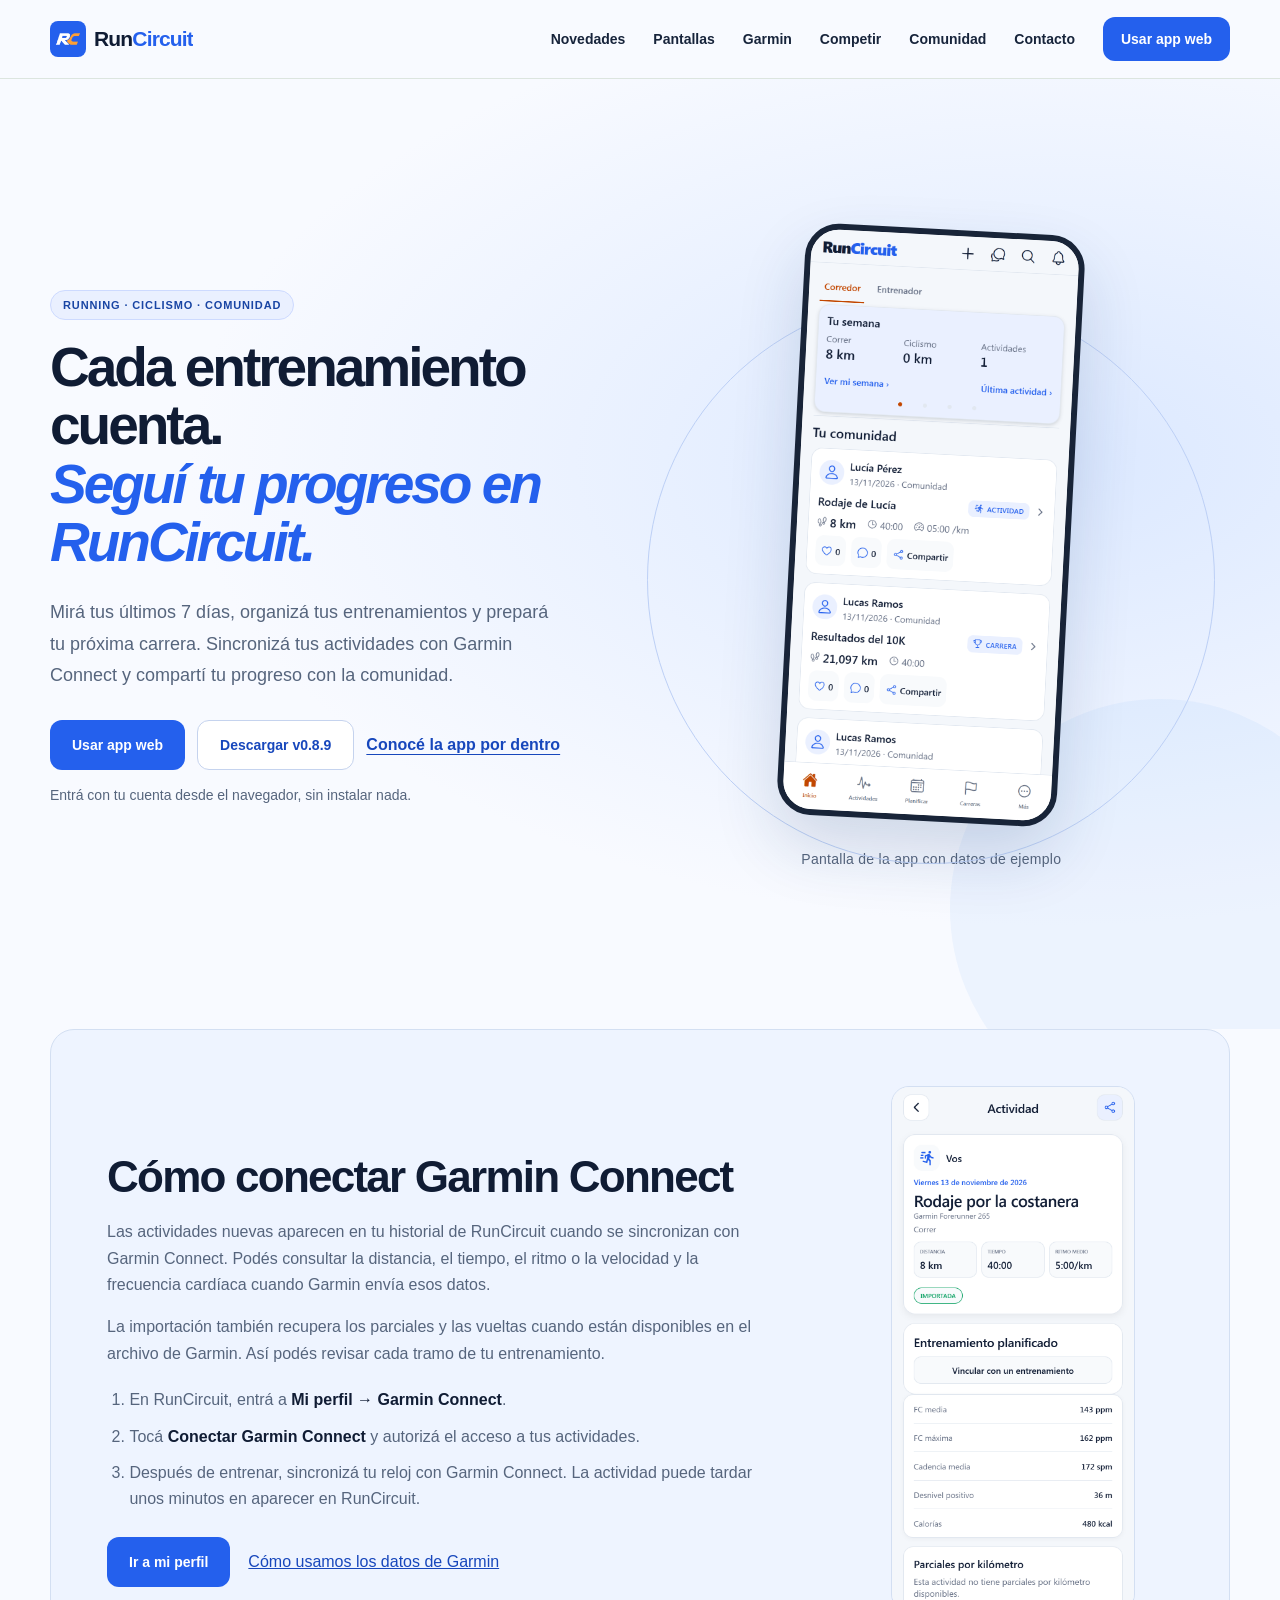
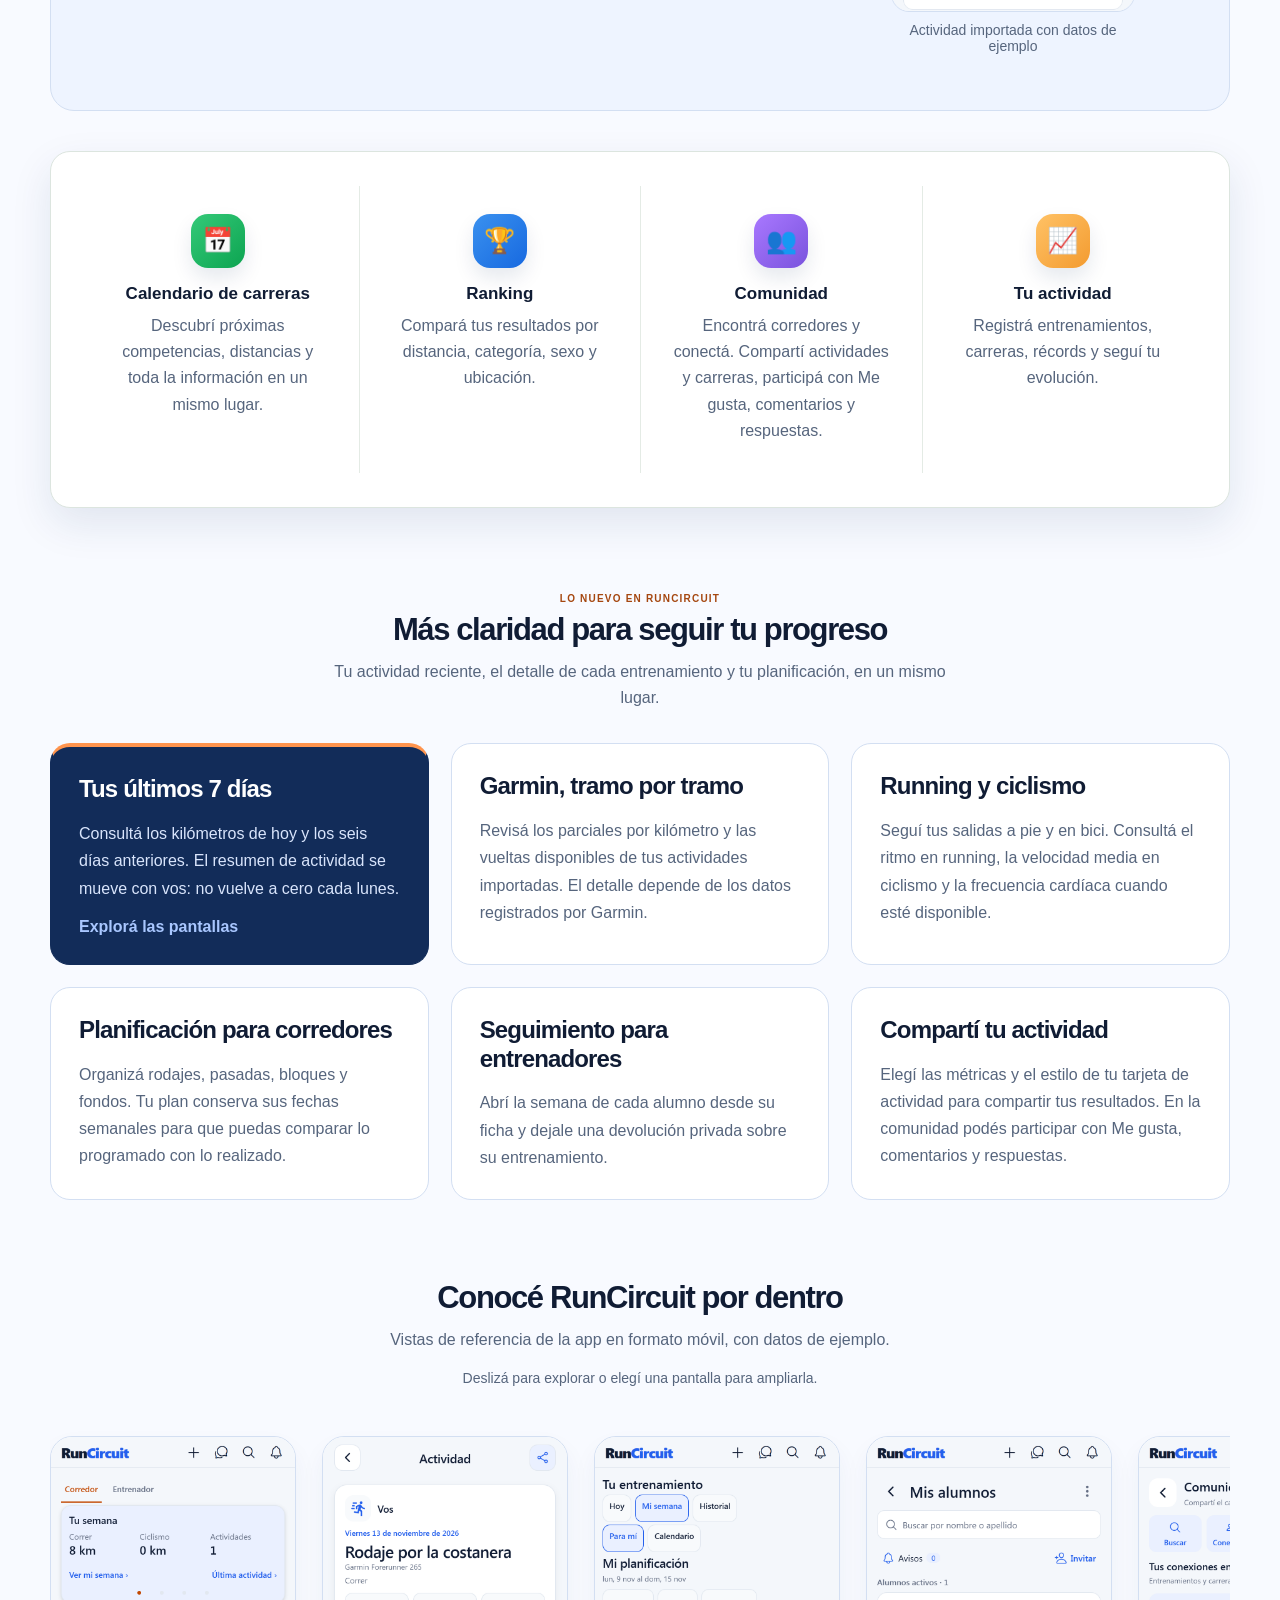
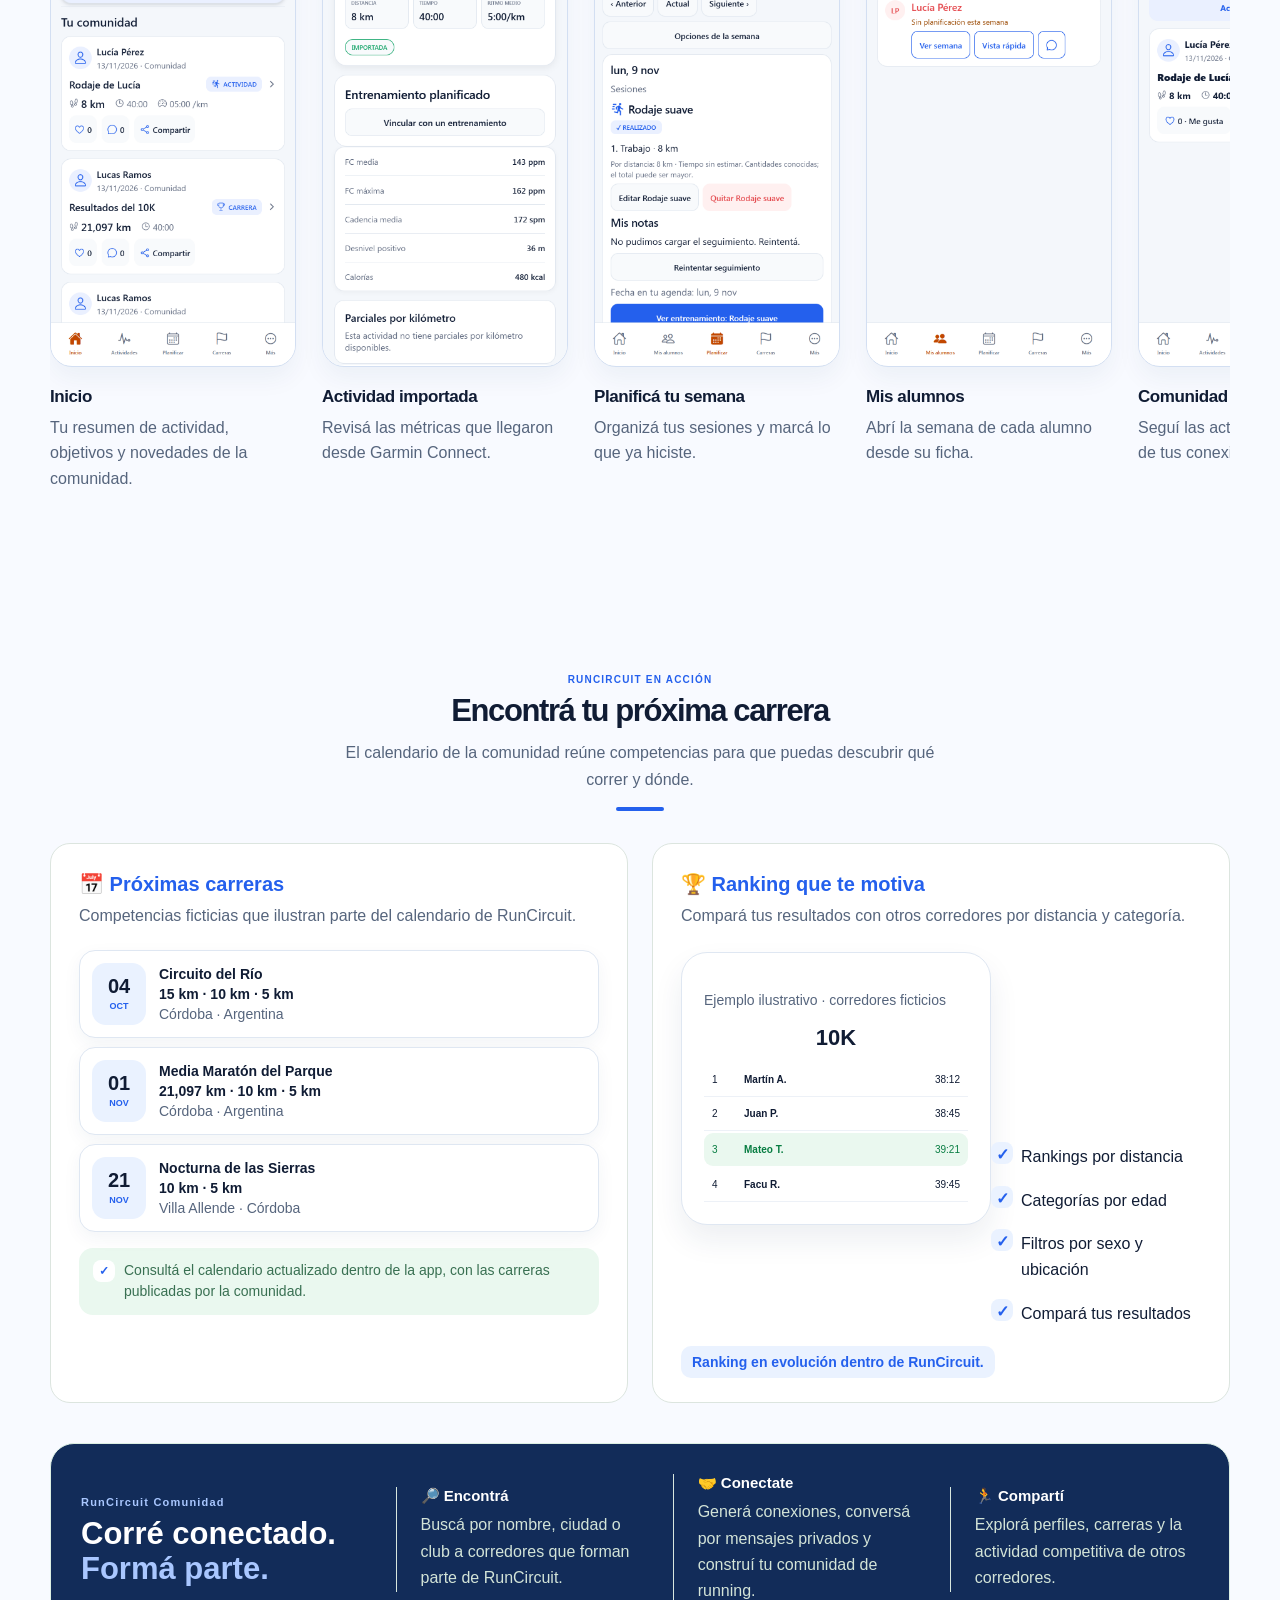
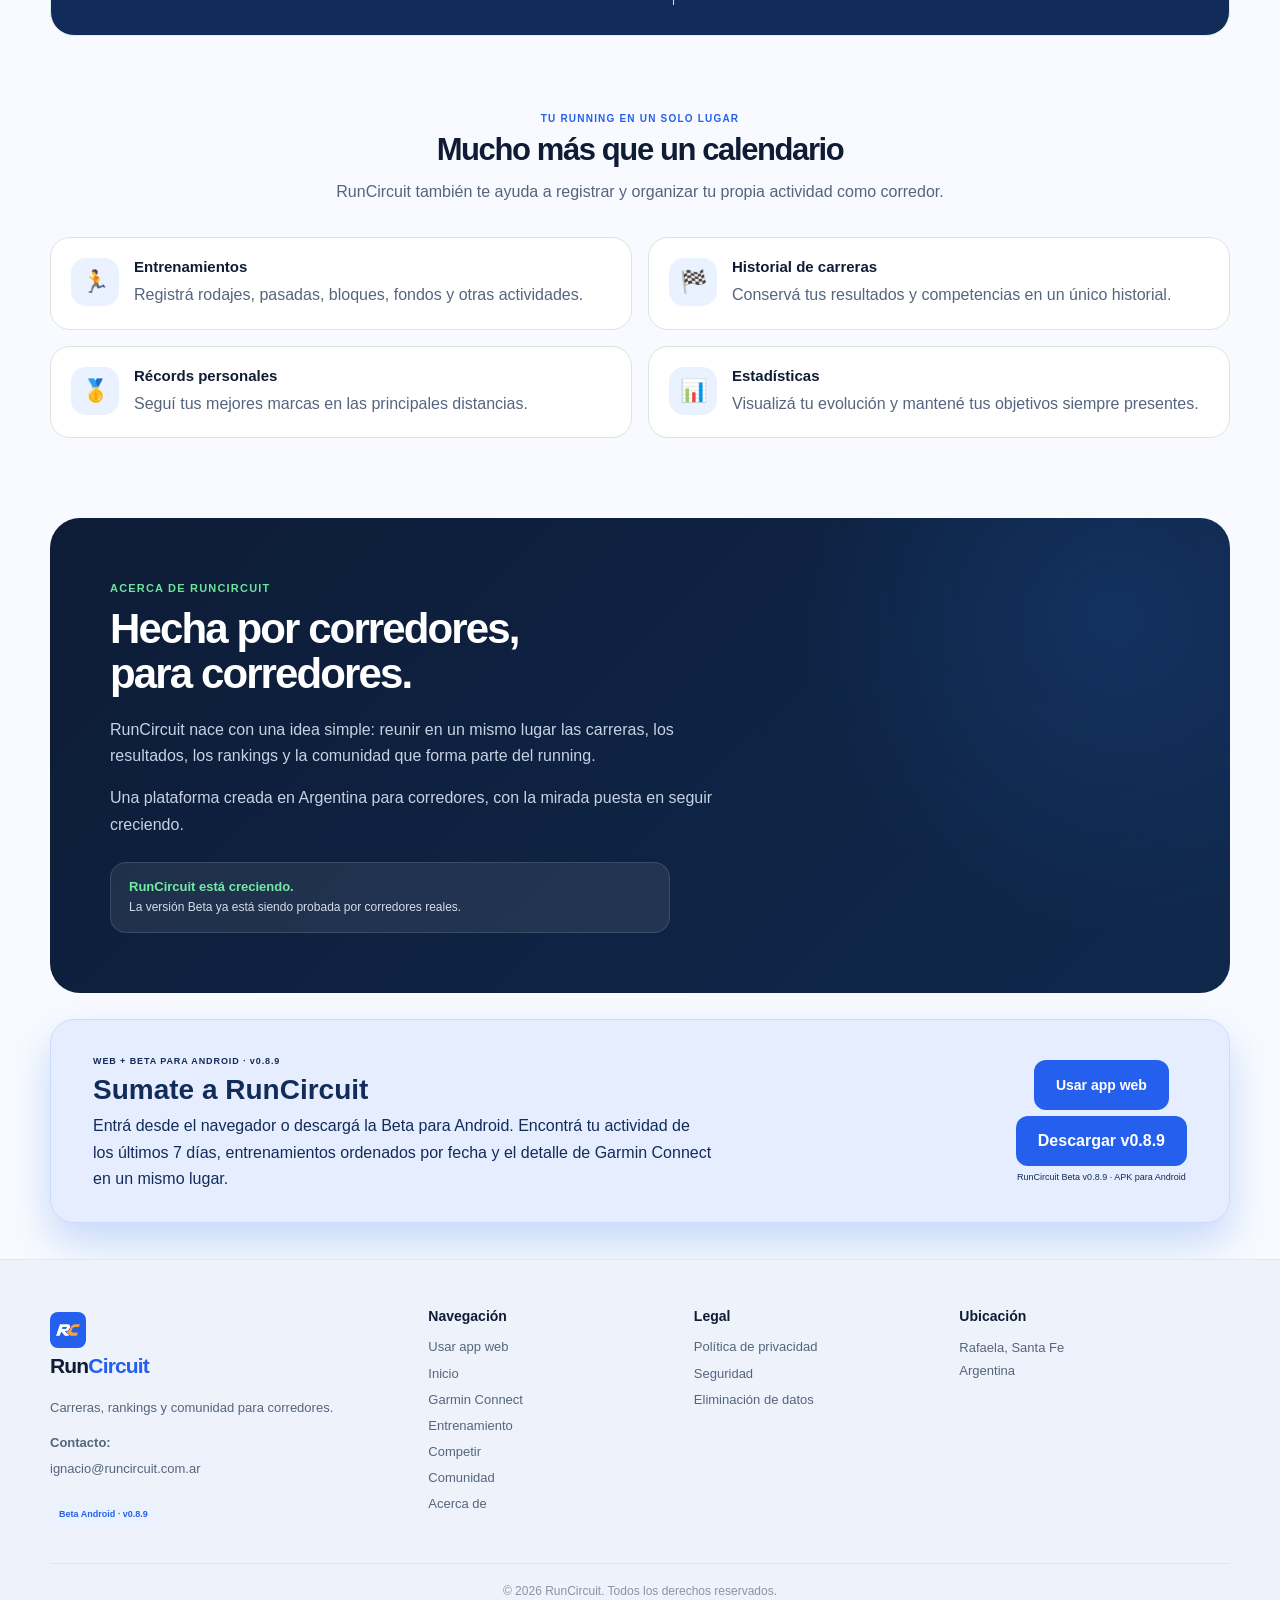
==== index.html @ acd77b4e "Actualizar novedades, métricas y presentación de RunCircuit" ====
<!DOCTYPE html>
<html lang="es">
<head>
  <meta charset="UTF-8">
  <meta name="viewport" content="width=device-width, initial-scale=1.0">

  <title>RunCircuit | Entrená, competí y compartí tu progreso</title>

  <meta
    name="description"
    content="Tus últimos 7 días, actividades de running y ciclismo, sincronización con Garmin Connect, planificación, carreras y comunidad. Usá RunCircuit en Android o desde la web."
  >

  <link rel="icon" type="image/png" href="assets/runcircuit-rc-favicon.png"><meta name="theme-color" content="#2460ed"><link rel="stylesheet" href="styles.css?v=20261120">
</head>

<body class="landing-v5">

<header class="header">
  <div class="nav-container">

   <a class="logo logo-image-link" href="#inicio">
      <img src="assets/runcircuit-rc-icon.png" alt="" width="36" height="36" class="rc-brand-icon">
        <span class="rc-wordmark">Run<span>Circuit</span></span>
    </a>

    <nav class="nav" aria-label="Navegación principal"><a href="#entrenamiento">Novedades</a><a href="#pantallas">Pantallas</a><a href="#garmin">Garmin</a><a href="#competir">Competir</a><a href="#comunidad">Comunidad</a><a href="#contacto">Contacto</a></nav>

    <a class="button button-small" href="https://app.runcircuit.com.ar">Usar app web</a>

  </div>
</header>


<main>

  <!-- HERO -->

  <section id="inicio" class="hero">

    <div class="hero-content">

      <div class="hero-text">

        <div class="beta-pill">
          RUNNING · CICLISMO · COMUNIDAD
        </div>

        <h1>
          Cada entrenamiento cuenta.<br>
          <span>Seguí tu progreso en RunCircuit.</span>
        </h1>

        <p>
          Mirá tus últimos 7 días, organizá tus entrenamientos y prepará tu próxima carrera. Sincronizá tus actividades con Garmin Connect y compartí tu progreso con la comunidad.
        </p>

        <div class="hero-actions">
          <a class="button" href="https://app.runcircuit.com.ar">Usar app web</a>

        <a
          class="button button-secondary"
          href="https://drive.google.com/file/d/1zKSHWxKLheKkFOhFJ_U_7x82HDpv34GP/view?usp=sharing"
          target="_blank"
          rel="noopener noreferrer"
        >
          Descargar v0.8.9
        </a>

          <a class="hero-details-link" href="#pantallas">Conocé la app por dentro</a>

        </div>
        <p class="web-access-note">Entrá con tu cuenta desde el navegador, sin instalar nada.</p>

      </div>

      <div class="app-preview">
        <div class="preview-orbit" aria-hidden="true"></div>
        <a href="assets/screenshots/v088/inicio.png" target="_blank" rel="noopener" aria-label="Ver pantalla de inicio en tamaño completo (abre otra pestaña)">
          <img src="assets/screenshots/v088/inicio.png" width="780" height="1688" fetchpriority="high" alt="Vista de referencia de Inicio de RunCircuit, con resumen de actividad y comunidad.">
        </a>
        <span class="preview-caption">Pantalla de la app con datos de ejemplo</span>
      </div>
    </div>
  </section>
  <section id="garmin" class="garmin-section" aria-labelledby="garmin-title">
    <div>
      <h2 id="garmin-title">Cómo conectar Garmin Connect</h2>
      <p>Las actividades nuevas aparecen en tu historial de RunCircuit cuando se sincronizan con Garmin Connect. Podés consultar la distancia, el tiempo, el ritmo o la velocidad y la frecuencia cardíaca cuando Garmin envía esos datos.</p>
      <p>La importación también recupera los parciales y las vueltas cuando están disponibles en el archivo de Garmin. Así podés revisar cada tramo de tu entrenamiento.</p>
      <ol class="garmin-steps">
        <li>En RunCircuit, entrá a <strong>Mi perfil → Garmin Connect</strong>.</li>
        <li>Tocá <strong>Conectar Garmin Connect</strong> y autorizá el acceso a tus actividades.</li>
        <li>Después de entrenar, sincronizá tu reloj con Garmin Connect. La actividad puede tardar unos minutos en aparecer en RunCircuit.</li>
      </ol>
      <div class="garmin-actions">
        <a class="button" href="https://app.runcircuit.com.ar/profile">Ir a mi perfil</a>
        <a href="privacidad.html#garmin">Cómo usamos los datos de Garmin</a>
      </div>
    </div>
    <figure class="garmin-preview">
      <a href="assets/screenshots/v088/garmin.png" target="_blank" rel="noopener" aria-label="Ampliar actividad importada de Garmin (abre otra pestaña)">
        <img src="assets/screenshots/v088/garmin.png" alt="Un rodaje importado de Garmin Connect en el historial de RunCircuit." width="780" height="1688" loading="lazy" decoding="async">
      </a>
      <figcaption>Actividad importada con datos de ejemplo</figcaption>
    </figure>
  </section>

  <!-- FUNCIONES PRINCIPALES -->

  <section class="features">

    <article class="feature">
      <div class="feature-icon green">📅</div>

      <h3>Calendario de carreras</h3>

      <p>
        Descubrí próximas competencias, distancias
        y toda la información en un mismo lugar.
      </p>
    </article>


    <article class="feature">
      <div class="feature-icon blue">🏆</div>

      <h3>Ranking</h3>

      <p>
        Compará tus resultados por distancia,
        categoría, sexo y ubicación.
      </p>
    </article>


    <article class="feature">
      <div class="feature-icon purple">👥</div>

      <h3>Comunidad</h3>

      <p>
        Encontrá corredores y conectá. Compartí actividades y carreras,
        participá con Me gusta, comentarios y respuestas.
      </p>
    </article>


    <article class="feature">
      <div class="feature-icon orange">📈</div>

      <h3>Tu actividad</h3>

      <p>
        Registrá entrenamientos, carreras, récords
        y seguí tu evolución.
      </p>
    </article>

  </section>


  <section id="entrenamiento" class="release-section" aria-labelledby="release-title">
    <div class="section-heading">
      <span class="section-kicker">LO NUEVO EN RUNCIRCUIT</span>
      <h2 id="release-title">Más claridad para seguir tu progreso</h2>
      <p class="section-description">Tu actividad reciente, el detalle de cada entrenamiento y tu planificación, en un mismo lugar.</p>
    </div>
    <div class="release-grid">
      <article class="release-card">
        <h3>Tus últimos 7 días</h3>
        <p>Consultá los kilómetros de hoy y los seis días anteriores. El resumen de actividad se mueve con vos: no vuelve a cero cada lunes.</p>
        <a href="#pantallas">Explorá las pantallas</a>
      </article>
      <article class="release-card">
        <h3>Garmin, tramo por tramo</h3>
        <p>Revisá los parciales por kilómetro y las vueltas disponibles de tus actividades importadas. El detalle depende de los datos registrados por Garmin.</p>
      </article>
      <article class="release-card">
        <h3>Running y ciclismo</h3>
        <p>Seguí tus salidas a pie y en bici. Consultá el ritmo en running, la velocidad media en ciclismo y la frecuencia cardíaca cuando esté disponible.</p>
      </article>
      <article class="release-card">
        <h3>Planificación para corredores</h3>
        <p>Organizá rodajes, pasadas, bloques y fondos. Tu plan conserva sus fechas semanales para que puedas comparar lo programado con lo realizado.</p>
      </article>
      <article class="release-card">
        <h3>Seguimiento para entrenadores</h3>
        <p>Abrí la semana de cada alumno desde su ficha y dejale una devolución privada sobre su entrenamiento.</p>
      </article>
      <article class="release-card">
        <h3>Compartí tu actividad</h3>
        <p>Elegí las métricas y el estilo de tu tarjeta de actividad para compartir tus resultados. En la comunidad podés participar con Me gusta, comentarios y respuestas.</p>
      </article>
    </div>
  </section>

  <section id="pantallas" class="screens-section" aria-labelledby="screens-title">
    <div class="section-heading">
      <h2 id="screens-title">Conocé RunCircuit por dentro</h2>
      <p class="section-description">Vistas de referencia de la app en formato móvil, con datos de ejemplo.</p>
      <p class="screen-hint">Deslizá para explorar o elegí una pantalla para ampliarla.</p>
    </div>
    <div class="screens-track" tabindex="0" role="region" aria-label="Galería de pantallas de RunCircuit">
      <figure class="screen-card">
        <a href="assets/screenshots/v088/inicio.png" target="_blank" rel="noopener" aria-label="Ampliar pantalla: Inicio (abre otra pestaña)">
          <img src="assets/screenshots/v088/inicio.png" alt="Resumen semanal de distancia y actividades en RunCircuit." width="780" height="1688" loading="lazy" decoding="async">
        </a>
        <figcaption>
          <h3>Inicio</h3>
          <p>Tu resumen de actividad, objetivos y novedades de la comunidad.</p>
        </figcaption>
      </figure>
      <figure class="screen-card">
        <a href="assets/screenshots/v088/garmin.png" target="_blank" rel="noopener" aria-label="Ampliar pantalla: Actividad importada (abre otra pestaña)">
          <img src="assets/screenshots/v088/garmin.png" alt="Detalle de un rodaje importado desde Garmin con distancia, tiempo, ritmo y frecuencia cardíaca." width="780" height="1688" loading="lazy" decoding="async">
        </a>
        <figcaption>
          <h3>Actividad importada</h3>
          <p>Revisá las métricas que llegaron desde Garmin Connect.</p>
        </figcaption>
      </figure>
      <figure class="screen-card">
        <a href="assets/screenshots/v088/planificar.png" target="_blank" rel="noopener" aria-label="Ampliar pantalla: Planificá tu semana (abre otra pestaña)">
          <img src="assets/screenshots/v088/planificar.png" alt="Planificación semanal con sesiones de rodaje y gimnasio." width="780" height="1688" loading="lazy" decoding="async">
        </a>
        <figcaption>
          <h3>Planificá tu semana</h3>
          <p>Organizá tus sesiones y marcá lo que ya hiciste.</p>
        </figcaption>
      </figure>
      <figure class="screen-card">
        <a href="assets/screenshots/v088/alumnos.png" target="_blank" rel="noopener" aria-label="Ampliar pantalla: Mis alumnos (abre otra pestaña)">
          <img src="assets/screenshots/v088/alumnos.png" alt="Listado de alumnos con accesos a su semana y a mensajes." width="780" height="1688" loading="lazy" decoding="async">
        </a>
        <figcaption>
          <h3>Mis alumnos</h3>
          <p>Abrí la semana de cada alumno desde su ficha.</p>
        </figcaption>
      </figure>
      <figure class="screen-card">
        <a href="assets/screenshots/v088/comunidad.png" target="_blank" rel="noopener" aria-label="Ampliar pantalla: Comunidad (abre otra pestaña)">
          <img src="assets/screenshots/v088/comunidad.png" alt="Actividades de la comunidad y accesos a conexiones, solicitudes y avisos." width="780" height="1688" loading="lazy" decoding="async">
        </a>
        <figcaption>
          <h3>Comunidad</h3>
          <p>Seguí las actividades y carreras de tus conexiones.</p>
        </figcaption>
      </figure>
    </div>
  </section>
  <!-- CALENDARIO + RANKING -->

  <section id="competir" class="showcase">

    <div class="section-heading">
      <span class="section-kicker">
        RUNCIRCUIT EN ACCIÓN
      </span>

      <h2>Encontrá tu próxima carrera</h2>

      <p class="section-description">
        El calendario de la comunidad reúne competencias
        para que puedas descubrir qué correr y dónde.
      </p>

      <div class="heading-line"></div>
    </div>


    <div class="showcase-grid">

      <!-- PRÓXIMAS CARRERAS -->

      <article id="calendario" class="showcase-card races-showcase">

        <div class="showcase-title green-text">
          📅 Próximas carreras
        </div>

        <p>
          Competencias ficticias que ilustran
          parte del calendario de RunCircuit.
        </p>


        <div class="web-race-list">

          <div class="web-race">

            <div class="web-race-date">
              <strong>04</strong>
              <span>OCT</span>
            </div>

            <div class="web-race-info">

              <strong>
                Circuito del Río
              </strong>

              <small>
                15 km · 10 km · 5 km
              </small>

              <span>
                Córdoba · Argentina
              </span>

            </div>

          </div>


          <div class="web-race">

            <div class="web-race-date">
              <strong>01</strong>
              <span>NOV</span>
            </div>

            <div class="web-race-info">

              <strong>
                Media Maratón del Parque
              </strong>

              <small>
                21,097 km · 10 km · 5 km
              </small>

              <span>
                Córdoba · Argentina
              </span>

            </div>

          </div>


          <div class="web-race">

            <div class="web-race-date">
              <strong>21</strong>
              <span>NOV</span>
            </div>

            <div class="web-race-info">

              <strong>
                Nocturna de las Sierras
              </strong>

              <small>
                10 km · 5 km
              </small>

              <span>
                Villa Allende · Córdoba
              </span>

            </div>

          </div>

        </div>


        <div class="calendar-note">
          <span>✓</span>

          <p>
            Consultá el calendario actualizado dentro de la app,
            con las carreras publicadas por la comunidad.
          </p>
        </div>

      </article>


      <!-- RANKING -->

      <article id="ranking" class="showcase-card">

        <div class="showcase-title blue-text">
          🏆 Ranking que te motiva
        </div>

        <p>
          Compará tus resultados con otros corredores
          por distancia y categoría.
        </p>

        <div class="ranking-demo"><p class="screen-hint">Ejemplo ilustrativo · corredores ficticios</p>

          <h3>10K</h3>

          <div class="ranking-row">
            <span>1</span>
            <strong>Martín A.</strong>
            <span>38:12</span>
          </div>

          <div class="ranking-row">
            <span>2</span>
            <strong>Juan P.</strong>
            <span>38:45</span>
          </div>

          <div class="ranking-row highlight">
            <span>3</span>
            <strong>Mateo T.</strong>
            <span>39:21</span>
          </div>

          <div class="ranking-row">
            <span>4</span>
            <strong>Facu R.</strong>
            <span>39:45</span>
          </div>

        </div>

        <ul class="benefits">
          <li>Rankings por distancia</li>
          <li>Categorías por edad</li>
          <li>Filtros por sexo y ubicación</li>
          <li>Compará tus resultados</li>
        </ul>

        <div class="coming-soon-note">
          Ranking en evolución dentro de RunCircuit.
        </div>

      </article>

    </div>

  </section>


  <!-- COMUNIDAD -->

  <section id="comunidad" class="community">

    <div>
      <span class="community-label">
        RunCircuit Comunidad
      </span>

      <h2>
        Corré conectado.<br>
        <span>Formá parte.</span>
      </h2>
    </div>


    <div class="community-item">
      <strong>🔎 Encontrá</strong>

      <p>
        Buscá por nombre, ciudad o club a corredores que forman
        parte de RunCircuit.
      </p>
    </div>


    <div class="community-item">
      <strong>🤝 Conectate</strong>

      <p>
        Generá conexiones, conversá por mensajes privados y construí
        tu comunidad de running.
      </p>
    </div>


    <div class="community-item">
      <strong>🏃 Compartí</strong>

      <p>
        Explorá perfiles, carreras
        y la actividad competitiva de otros corredores.
      </p>
    </div>

  </section>


  <!-- MÁS QUE CARRERAS -->

  <section class="runner-tools">

    <div class="section-heading">

      <span class="section-kicker">
        TU RUNNING EN UN SOLO LUGAR
      </span>

      <h2>
        Mucho más que un calendario
      </h2>

      <p class="section-description">
        RunCircuit también te ayuda a registrar y organizar
        tu propia actividad como corredor.
      </p>

    </div>


    <div class="runner-tools-grid">

      <article class="runner-tool">
        <span>🏃</span>

        <div>
          <strong>Entrenamientos</strong>
          <p>
            Registrá rodajes, pasadas, bloques,
            fondos y otras actividades.
          </p>
        </div>
      </article>


      <article class="runner-tool">
        <span>🏁</span>

        <div>
          <strong>Historial de carreras</strong>
          <p>
            Conservá tus resultados y competencias
            en un único historial.
          </p>
        </div>
      </article>


      <article class="runner-tool">
        <span>🥇</span>

        <div>
          <strong>Récords personales</strong>
          <p>
            Seguí tus mejores marcas
            en las principales distancias.
          </p>
        </div>
      </article>


      <article class="runner-tool">
        <span>📊</span>

        <div>
          <strong>Estadísticas</strong>
          <p>
            Visualizá tu evolución y mantené
            tus objetivos siempre presentes.
          </p>
        </div>
      </article>

    </div>

  </section>


  <!-- ACERCA DE -->

  <section id="acerca" class="about">

    <div class="about-content">

      <span class="section-label">
        ACERCA DE RUNCIRCUIT
      </span>

      <h2>
        Hecha por corredores,<br>
        para corredores.
      </h2>

      <p>
        RunCircuit nace con una idea simple:
        reunir en un mismo lugar las carreras,
        los resultados, los rankings y la comunidad
        que forma parte del running.
      </p>

      <p>
        Una plataforma creada en Argentina
        para corredores, con la mirada puesta
        en seguir creciendo.
      </p>

      <div class="beta-message">
        <strong>RunCircuit está creciendo.</strong>

        <span>
          La versión Beta ya está siendo probada
          por corredores reales.
        </span>
      </div>

    </div>

  </section>


  <!-- DESCARGA -->

  <section id="descargar" class="download beta-download">

    <div>

      <span class="download-label">
        WEB + BETA PARA ANDROID · v0.8.9
      </span>

      <h2>
        Sumate a RunCircuit
      </h2>

      <p>
        Entrá desde el navegador o descargá la Beta para Android. Encontrá tu actividad de los últimos 7 días, entrenamientos ordenados por fecha y el detalle de Garmin Connect en un mismo lugar.
      </p>

    </div>

    <div class="download-actions">
      <a class="button" href="https://app.runcircuit.com.ar">Usar app web</a>



      <a class="download-button" href="https://drive.google.com/file/d/1zKSHWxKLheKkFOhFJ_U_7x82HDpv34GP/view?usp=sharing" target="_blank" rel="noopener noreferrer">Descargar v0.8.9</a>

      <small>
        RunCircuit Beta v0.8.9 · APK para Android
      </small>

    </div>

  </section>

</main>


<footer id="contacto" class="footer">

  <div class="footer-grid">

    <div>

      <a class="logo logo-image-link footer-logo" href="#inicio">
        <img src="assets/runcircuit-rc-icon.png" alt="" width="36" height="36" class="rc-brand-icon">
        <span class="rc-wordmark">Run<span>Circuit</span></span>
      </a>

      <p>
        Carreras, rankings y comunidad
        para corredores.
      </p>

      <p>
        <strong>Contacto:</strong><br>
        <a href="mailto:ignacio@runcircuit.com.ar">
          ignacio@runcircuit.com.ar
        </a>
      </p>

      <span class="footer-beta">
        Beta Android · v0.8.9
      </span>

    </div>


    <div>

      <h4>Navegación</h4>
      <a href="https://app.runcircuit.com.ar">Usar app web</a>

      <a href="#inicio">Inicio</a>
      <a href="#garmin">Garmin Connect</a>
      <a href="#entrenamiento">Entrenamiento</a>
      <a href="#competir">Competir</a>
      
      <a href="#comunidad">Comunidad</a>
      <a href="#acerca">Acerca de</a>

    </div>


    <div>
      <h4>Legal</h4>

      <a href="privacidad.html">
        Política de privacidad
      </a>

      <a href="seguridad.html">
        Seguridad
      </a>

      <a href="eliminar-datos.html">
        Eliminación de datos
      </a>
    </div>

    <div>

      <h4>Ubicación</h4>

      <p>
        Rafaela, Santa Fe<br>
        Argentina
      </p>

    </div>

  </div>

  <div class="footer-bottom">
    © 2026 RunCircuit. Todos los derechos reservados.
  </div>

</footer>



</body>
</html>
---- styles.css ----
:root {
  --bg: #ffffff;
  --surface: #f7faff;
  --surface-green: #f4fbf7;

  --text: #0d1b36;
  --muted: #657086;

  --blue: #1769e0;
  --blue-dark: #0d55c5;
  --blue-soft: #eaf2ff;

  --green: #14a85a;
  --green-soft: #eaf8ef;

  --purple: #8b5cf6;
  --purple-soft: #f2edff;

  --orange: #f4a340;
  --orange-soft: #fff4e3;

  --border: #dfe7f2;

  --shadow:
    0 16px 40px
    rgba(20, 51, 96, 0.10);

  --radius: 24px;
}


/* =========================
   BASE
========================= */

* {
  box-sizing: border-box;
}

html {
  scroll-behavior: smooth;
}

body {
  margin: 0;

  font-family:
    Inter,
    "Segoe UI",
    Arial,
    sans-serif;

  background: var(--bg);
  color: var(--text);
}

a {
  color: inherit;
  text-decoration: none;
}

button,
a {
  -webkit-tap-highlight-color: transparent;
}


/* =========================
   HEADER
========================= */

.header {
  position: sticky;
  top: 0;
  z-index: 30;

  background:
    rgba(
      255,
      255,
      255,
      0.92
    );

  backdrop-filter: blur(14px);

  border-bottom:
    1px solid
    rgba(
      223,
      231,
      242,
      0.75
    );
}

.nav-container {
  width:
    min(
      1180px,
      calc(100% - 36px)
    );

  margin: 0 auto;

  min-height: 78px;

  display: flex;
  align-items: center;

  gap: 28px;
}


/* =========================
   LOGO
========================= */

.logo {
  display: inline-flex;
  align-items: center;

  gap: 10px;

  font-size: 28px;
  font-weight: 900;

  letter-spacing: -0.8px;

  white-space: nowrap;
}


/* Logo real de RunCircuit */

.logo-image-link {
  display: inline-flex;
  align-items: center;

  flex-shrink: 0;

  width: auto;
  height: auto;

  overflow: hidden;
}

.logo-image-link .brand-logo {
  display: block;

  width: 190px !important;
  height: auto !important;

  max-width: 190px !important;
  max-height: 66px !important;

  object-fit: contain;
}


/* Footer */

.footer-logo {
  display: inline-flex;
  margin-bottom: 14px;
}

.footer-logo .footer-brand-logo {
  display: block;

  width: 185px !important;
  height: auto !important;

  max-width: 185px !important;
  max-height: 68px !important;

  object-fit: contain;
}


/* Logo anterior, por compatibilidad */

.logo
> span:last-child
> span {
  color: var(--blue);
}

.logo-icon {
  width: 44px;
  height: 44px;

  border-radius: 14px;

  display: grid;
  place-items: center;

  background:
    linear-gradient(
      135deg,
      var(--green),
      var(--blue)
    );

  color: white;

  font-size: 23px;

  box-shadow:
    0 10px 24px
    rgba(
      23,
      105,
      224,
      0.20
    );
}


/* =========================
   NAV
========================= */

.nav {
  margin-left: auto;

  display: flex;
  align-items: center;

  gap: 28px;
}

.nav a {
  position: relative;

  font-size: 14px;
  font-weight: 700;

  color: #17243b;
}

.nav a::after {
  content: "";

  position: absolute;

  left: 0;
  right: 0;
  bottom: -10px;

  height: 2px;

  border-radius: 99px;

  background: var(--blue);

  transform: scaleX(0);

  transform-origin: center;

  transition:
    transform
    0.2s ease;
}

.nav a:hover::after {
  transform: scaleX(1);
}


/* =========================
   BUTTONS
========================= */

.button {
  display: inline-flex;

  align-items: center;
  justify-content: center;

  min-height: 50px;

  padding: 0 22px;

  border-radius: 14px;

  background:
    linear-gradient(
      135deg,
      var(--blue),
      var(--blue-dark)
    );

  color: white;

  font-size: 14px;
  font-weight: 800;

  box-shadow:
    0 10px 24px
    rgba(
      23,
      105,
      224,
      0.22
    );

  transition:
    transform 0.2s ease,
    box-shadow 0.2s ease;
}

.button:hover {
  transform: translateY(-2px);

  box-shadow:
    0 14px 28px
    rgba(
      23,
      105,
      224,
      0.28
    );
}

.button-small {
  min-height: 44px;

  padding: 0 18px;

  white-space: nowrap;
}

.button-secondary {
  background: white;

  color: var(--text);

  border:
    1px solid #b8c8df;

  box-shadow: none;
}

.button-secondary:hover {
  box-shadow:
    0 10px 22px
    rgba(
      25,
      54,
      94,
      0.10
    );
}


/* =========================
   HERO
========================= */

.hero {
  position: relative;

  overflow: hidden;

  background:
    radial-gradient(
      circle at 75% 20%,
      rgba(
        72,
        164,
        255,
        0.22
      ),
      transparent 34%
    ),
    radial-gradient(
      circle at 85% 78%,
      rgba(
        33,
        185,
        107,
        0.14
      ),
      transparent 28%
    ),
    linear-gradient(
      180deg,
      #ffffff 0%,
      #f8fbff 100%
    );
}

.hero::after {
  content: "";

  position: absolute;

  right: -90px;
  bottom: -90px;

  width: 420px;
  height: 420px;

  border-radius: 50%;

  background:
    rgba(
      25,
      111,
      225,
      0.05
    );
}

.hero-content {
  width:
    min(
      1180px,
      calc(100% - 36px)
    );

  margin: 0 auto;

  min-height: 620px;

  display: grid;

  grid-template-columns:
    0.95fr 1.05fr;

  align-items: center;

  gap: 42px;

  padding:
    62px 0 70px;

  position: relative;

  z-index: 2;
}

.beta-pill {
  width: fit-content;

  display: flex;

  align-items: center;

  gap: 7px;

  padding:
    8px 12px;

  margin-bottom: 18px;

  border-radius: 999px;

  background: var(--green-soft);

  color: var(--green);

  font-size: 11px;
  font-weight: 900;

  letter-spacing: 0.4px;

  border:
    1px solid
    rgba(
      20,
      168,
      90,
      0.15
    );
}

.beta-pill span {
  font-size: 9px;
}

.hero-text h1 {
  margin: 0;

  max-width: 600px;

  font-size:
    clamp(
      48px,
      5.2vw,
      73px
    );

  line-height: 1.03;

  letter-spacing: -3px;
}

.hero-text h1 span {
  color: var(--green);

  font-style: italic;
  font-weight: 800;
}

.hero-text p {
  max-width: 550px;

  margin:
    26px 0 0;

  font-size: 18px;

  line-height: 1.7;

  color: var(--muted);
}

.hero-actions {
  display: flex;

  flex-wrap: wrap;

  gap: 12px;

  margin-top: 28px;
}


/* =========================
   STORE / BETA BADGES
========================= */

.store-row {
  display: flex;

  flex-wrap: wrap;

  gap: 12px;

  margin-top: 24px;
}

.store-badge {
  min-width: 150px;

  border-radius: 12px;

  background: #05070b;

  color: white;

  padding:
    10px 16px;

  display: flex;

  flex-direction: column;

  gap: 2px;
}

.store-badge small {
  font-size: 8px;

  letter-spacing: 0.4px;

  opacity: 0.78;
}

.store-badge strong {
  font-size: 17px;

  font-weight: 700;
}

.beta-store {
  background:
    linear-gradient(
      135deg,
      #10213e,
      #0c315e
    );

  border:
    1px solid
    rgba(
      74,
      146,
      255,
      0.35
    );
}


/* =========================
   HERO VISUAL
========================= */

.hero-visual {
  position: relative;

  min-height: 540px;
}

.circle-decoration {
  position: absolute;

  border-radius: 50%;

  border: 2px solid;

  opacity: 0.55;
}

.circle-one {
  width: 42px;
  height: 42px;

  right: 26px;
  top: 72px;

  border-color: var(--blue);
}

.circle-two {
  width: 34px;
  height: 34px;

  right: 68px;
  bottom: 110px;

  border-color: var(--green);
}


/* =========================
   PHONE MOCKUPS
========================= */

.phone {
  position: absolute;

  width: 250px;

  min-height: 485px;

  border-radius: 38px;

  padding:
    32px 18px 22px;

  background: white;

  border:
    9px solid #111820;

  box-shadow:
    0 32px 70px
    rgba(
      11,
      35,
      73,
      0.24
    ),
    inset
    0 0 0 1px
    #dce4ef;
}

.phone::before {
  content: "";

  position: absolute;

  left: 50%;
  top: 9px;

  transform:
    translateX(-50%);

  width: 84px;
  height: 19px;

  border-radius:
    0 0 13px 13px;

  background: #111820;
}

.phone h3 {
  margin:
    7px 0 18px;

  font-size: 22px;
}

.phone-label {
  margin:
    0 0 10px;

  color: var(--muted);

  font-size: 11px;
  font-weight: 700;
}

.phone-calendar {
  left: 40px;
  top: 25px;

  transform: rotate(4deg);

  z-index: 4;
}

.phone-ranking {
  right: 8px;
  top: 85px;

  width: 225px;

  min-height: 420px;

  transform: rotate(7deg);

  z-index: 3;
}


/* =========================
   RACE PREVIEW
========================= */

.race-preview {
  display: flex;

  gap: 10px;

  align-items: center;

  margin:
    10px 0;

  padding: 10px;

  border-radius: 14px;

  background: #f7faff;

  border:
    1px solid #e8eef7;
}

.race-preview
> div:last-child {
  min-width: 0;
}

.race-preview strong {
  display: block;

  font-size: 11px;
}

.race-preview small {
  display: block;

  color: var(--muted);

  font-size: 9px;

  margin-top: 3px;
}

.race-preview em {
  display: block;

  color: var(--green);

  font-size: 9px;

  font-style: normal;
  font-weight: 800;

  margin-top: 5px;
}

.date-box {
  flex:
    0 0 42px;

  height: 48px;

  border-radius: 11px;

  border:
    1px solid
    var(--border);

  display: grid;

  place-items: center;

  align-content: center;
}

.date-box strong {
  font-size: 17px;
}

.date-box span {
  color: var(--muted);

  font-size: 8px;
  font-weight: 800;
}


/* =========================
   RANKING PREVIEW
========================= */

.ranking-tabs {
  display: flex;

  justify-content: space-between;

  gap: 6px;

  margin-bottom: 12px;

  font-size: 9px;

  color: var(--muted);
}

.ranking-tabs .active {
  color: var(--blue);

  font-weight: 900;

  border-bottom:
    2px solid
    var(--blue);

  padding-bottom: 4px;
}

.ranking-row {
  display: grid;

  grid-template-columns:
    26px 1fr auto;

  align-items: center;

  gap: 6px;

  padding:
    11px 8px;

  border-bottom:
    1px solid
    #edf1f7;

  font-size: 10px;
}

.ranking-row.highlight {
  margin:
    2px 0;

  border-radius: 9px;

  border-bottom: none;

  background: var(--green-soft);

  color: #087d42;
}


/* =========================
   FEATURES
========================= */

.features {
  width:
    min(
      1180px,
      calc(100% - 36px)
    );

  margin:
    -12px auto 0;

  padding:
    34px 26px;

  background: white;

  border:
    1px solid
    var(--border);

  border-radius: 26px;

  box-shadow: var(--shadow);

  display: grid;

  grid-template-columns:
    repeat(
      4,
      1fr
    );

  position: relative;

  z-index: 5;
}

.feature {
  padding:
    10px 26px;

  text-align: center;
}

.feature
+ .feature {
  border-left:
    1px solid
    var(--border);
}

.feature-icon {
  width: 54px;
  height: 54px;

  margin:
    0 auto 16px;

  border-radius: 17px;

  display: grid;

  place-items: center;

  color: white;

  font-size: 25px;

  box-shadow:
    0 10px 20px
    rgba(
      10,
      40,
      84,
      0.1
    );
}

.feature-icon.green {
  background:
    linear-gradient(
      135deg,
      #34c978,
      #0da451
    );
}

.feature-icon.blue {
  background:
    linear-gradient(
      135deg,
      #3a91ef,
      #1769e0
    );
}

.feature-icon.purple {
  background:
    linear-gradient(
      135deg,
      #a978ff,
      #7953dd
    );
}

.feature-icon.orange {
  background:
    linear-gradient(
      135deg,
      #ffc266,
      #f39b30
    );
}

.feature h3 {
  margin: 0;

  font-size: 17px;
}

.feature p {
  margin:
    9px auto 0;

  max-width: 220px;

  color: var(--muted);

  font-size: 13px;

  line-height: 1.55;
}


/* =========================
   SECTION HEADINGS
========================= */

.section-heading {
  text-align: center;

  margin-bottom: 32px;
}

.section-kicker {
  display: inline-block;

  color: var(--blue);

  font-size: 10px;
  font-weight: 900;

  letter-spacing: 1.2px;

  margin-bottom: 8px;
}

.section-heading h2 {
  margin: 0;

  font-size: 31px;

  letter-spacing: -0.8px;
}

.section-description {
  max-width: 620px;

  margin:
    11px auto 0;

  color: var(--muted);

  font-size: 14px;

  line-height: 1.6;
}

.heading-line {
  width: 48px;
  height: 4px;

  margin:
    14px auto 0;

  border-radius: 99px;

  background: var(--green);
}


/* =========================
   SHOWCASE
========================= */

.showcase {
  width:
    min(
      1180px,
      calc(100% - 36px)
    );

  margin: 0 auto;

  padding:
    72px 0 28px;
}

.showcase-grid {
  display: grid;

  grid-template-columns:
    repeat(
      2,
      minmax(
        0,
        1fr
      )
    );

  gap: 24px;
}

.showcase-card {
  position: relative;

  overflow: hidden;

  min-height: 560px;

  padding: 28px;

  border:
    1px solid
    var(--border);

  border-radius:
    var(--radius);

  background:
    linear-gradient(
      180deg,
      rgba(
        255,
        255,
        255,
        0.95
      ),
      rgba(
        247,
        250,
        255,
        0.98
      )
    );
}

.showcase-card:first-child {
  background:
    linear-gradient(
      180deg,
      #f7fff9 0%,
      #f5fbf8 100%
    );
}

.showcase-title {
  font-size: 20px;
  font-weight: 900;
}

.green-text {
  color: var(--green);
}

.blue-text {
  color: var(--blue);
}

.showcase-card
> p {
  margin:
    7px 0 20px;

  color: var(--muted);

  font-size: 14px;

  line-height: 1.55;
}


/* =========================
   WEB RACES
========================= */

.web-race-list {
  display: flex;

  flex-direction: column;

  gap: 9px;

  margin-top: 20px;
}

.web-race {
  display: flex;

  align-items: center;

  gap: 13px;

  background: white;

  border:
    1px solid
    var(--border);

  border-radius: 16px;

  padding: 12px;

  box-shadow:
    0 6px 18px
    rgba(
      25,
      54,
      94,
      0.05
    );
}

.featured-race {
  border-color:
    rgba(
      20,
      168,
      90,
      0.55
    );

  box-shadow:
    0 10px 25px
    rgba(
      20,
      168,
      90,
      0.09
    );
}

.web-race-date {
  width: 54px;

  min-height: 62px;

  flex:
    0 0 54px;

  border-radius: 14px;

  background: var(--blue-soft);

  display: flex;

  flex-direction: column;

  align-items: center;

  justify-content: center;
}

.web-race-date strong {
  font-size: 20px;

  line-height: 1;
}

.web-race-date span {
  margin-top: 5px;

  color: var(--blue);

  font-size: 9px;
  font-weight: 900;
}

.web-race-info {
  flex: 1;

  min-width: 0;

  display: flex;

  flex-direction: column;
}

.web-race-info strong {
  color: var(--text);

  font-size: 14px;
  font-weight: 900;
}

.web-race-info small {
  margin-top: 4px;

  color: var(--text);

  font-size: 11px;
  font-weight: 800;
}

.web-race-info
> span:not(
  .race-status
) {
  margin-top: 4px;

  color: var(--muted);

  font-size: 10px;
}

.race-status {
  width: fit-content;

  margin-bottom: 5px;

  padding:
    3px 6px;

  border-radius: 999px;

  background: var(--green-soft);

  color: var(--green);

  font-size: 7px;
  font-weight: 900;

  letter-spacing: 0.4px;
}

.calendar-note {
  display: flex;

  gap: 9px;

  align-items: flex-start;

  margin-top: 16px;

  padding:
    12px 14px;

  border-radius: 14px;

  background: var(--green-soft);
}

.calendar-note span {
  width: 22px;
  height: 22px;

  flex:
    0 0 22px;

  border-radius: 8px;

  display: grid;

  place-items: center;

  background: white;

  color: var(--green);

  font-size: 12px;
  font-weight: 900;
}

.calendar-note p {
  margin: 0;

  color: #397052;

  font-size: 11px;

  line-height: 1.55;
}


/* =========================
   RANKING DEMO
========================= */

.ranking-demo {
  width:
    min(
      310px,
      100%
    );

  margin-top: 22px;

  padding: 22px;

  border-radius: 26px;

  background: white;

  border:
    1px solid
    var(--border);

  box-shadow:
    0 15px 30px
    rgba(
      26,
      54,
      93,
      0.08
    );
}

.ranking-demo h3 {
  margin:
    0 0 12px;

  text-align: center;

  font-size: 22px;
}


/* =========================
   BENEFITS
========================= */

.benefits {
  list-style: none;

  position: absolute;

  right: 28px;
  bottom: 58px;

  width: 210px;

  padding: 0;
  margin: 0;
}

.benefits li {
  position: relative;

  padding-left: 30px;

  margin:
    17px 0;

  font-size: 13px;

  line-height: 1.5;
}

.benefits li::before {
  content: "✓";

  position: absolute;

  left: 0;
  top: -2px;

  width: 22px;
  height: 22px;

  border-radius: 8px;

  display: grid;

  place-items: center;

  background: var(--blue-soft);

  color: var(--blue);

  font-weight: 900;
}

.coming-soon-note {
  position: absolute;

  left: 28px;
  bottom: 24px;

  padding:
    8px 11px;

  border-radius: 10px;

  background: var(--blue-soft);

  color: var(--blue);

  font-size: 10px;
  font-weight: 800;
}


/* =========================
   COMMUNITY
========================= */

.community {
  width:
    min(
      1180px,
      calc(100% - 36px)
    );

  margin:
    12px auto 0;

  padding: 30px;

  border-radius: 26px;

  border:
    1px solid
    #dcefe3;

  background:
    linear-gradient(
      90deg,
      #f1fbf5,
      #ffffff 48%,
      #f7fbff
    );

  display: grid;

  grid-template-columns:
    1.15fr
    repeat(
      3,
      1fr
    );

  align-items: center;

  gap: 28px;
}

.community-label,
.section-label {
  display: inline-block;

  color: var(--green);

  font-size: 11px;
  font-weight: 900;

  letter-spacing: 1.2px;
}

.community h2 {
  margin:
    7px 0 0;

  font-size: 31px;

  line-height: 1.12;
}

.community h2 span {
  color: var(--green);
}

.community-item {
  border-left:
    1px solid
    #d7e7de;

  padding-left: 24px;
}

.community-item strong {
  font-size: 15px;
}

.community-item p {
  margin:
    7px 0 0;

  color: var(--muted);

  font-size: 13px;

  line-height: 1.5;
}


/* =========================
   RUNNER TOOLS
========================= */

.runner-tools {
  width:
    min(
      1180px,
      calc(100% - 36px)
    );

  margin: 0 auto;

  padding:
    72px 0 10px;
}

.runner-tools-grid {
  display: grid;

  grid-template-columns:
    repeat(
      2,
      minmax(
        0,
        1fr
      )
    );

  gap: 16px;
}

.runner-tool {
  background: white;

  border:
    1px solid
    var(--border);

  border-radius: 18px;

  padding: 20px;

  display: flex;

  align-items: flex-start;

  gap: 15px;

  box-shadow:
    0 7px 22px
    rgba(
      20,
      51,
      96,
      0.05
    );
}

.runner-tool
> span {
  width: 48px;
  height: 48px;

  flex:
    0 0 48px;

  border-radius: 15px;

  display: grid;

  place-items: center;

  background: var(--blue-soft);

  font-size: 22px;
}

.runner-tool strong {
  color: var(--text);

  font-size: 15px;
  font-weight: 900;
}

.runner-tool p {
  margin:
    6px 0 0;

  color: var(--muted);

  font-size: 12px;

  line-height: 1.55;
}


/* =========================
   ABOUT
========================= */

.about {
  width:
    min(
      1180px,
      calc(100% - 36px)
    );

  margin:
    70px auto 0;

  padding: 60px;

  border-radius: 30px;

  background:
    radial-gradient(
      circle at 90% 20%,
      rgba(
        41,
        127,
        238,
        0.15
      ),
      transparent 28%
    ),
    linear-gradient(
      135deg,
      #0d1c37,
      #10284d
    );

  color: white;
}

.about-content {
  max-width: 700px;
}

.about
.section-label {
  color: #6be49b;
}

.about h2 {
  margin:
    10px 0 20px;

  font-size: 42px;

  line-height: 1.08;

  letter-spacing: -1px;
}

.about p {
  max-width: 640px;

  color: #c7d2e4;

  font-size: 16px;

  line-height: 1.7;
}

.beta-message {
  margin-top: 24px;

  max-width: 560px;

  padding:
    16px 18px;

  border-radius: 16px;

  background:
    rgba(
      255,
      255,
      255,
      0.08
    );

  border:
    1px solid
    rgba(
      255,
      255,
      255,
      0.12
    );

  display: flex;

  flex-direction: column;

  gap: 4px;
}

.beta-message strong {
  color: #71eba3;

  font-size: 13px;
  font-weight: 900;
}

.beta-message span {
  color: #d4ddeb;

  font-size: 12px;

  line-height: 1.5;
}


/* =========================
   DOWNLOAD
========================= */

.download {
  width:
    min(
      1180px,
      calc(100% - 36px)
    );

  margin:
    26px auto 0;

  padding:
    30px 42px;

  border-radius: 24px;

  background:
    linear-gradient(
      135deg,
      #1769e0,
      #0755cd
    );

  color: white;

  display: flex;

  align-items: center;

  justify-content: space-between;

  gap: 24px;

  box-shadow:
    0 20px 40px
    rgba(
      23,
      105,
      224,
      0.22
    );
}

.download-label {
  display: inline-block;

  margin-bottom: 8px;

  color: #bcd5ff;

  font-size: 9px;
  font-weight: 900;

  letter-spacing: 0.9px;
}

.download h2 {
  margin: 0;

  font-size: 28px;
}

.download p {
  max-width: 620px;

  margin:
    7px 0 0;

  color: #dbe9ff;

  font-size: 14px;

  line-height: 1.55;
}

.download-actions {
  flex:
    0 0 auto;

  display: flex;

  flex-direction: column;

  align-items: center;

  gap: 6px;
}

.download-actions small {
  color: #d9e7ff;

  font-size: 9px;
}

.download-button {
  min-height: 50px;

  padding:
    0 22px;

  border-radius: 14px;

  display: inline-flex;

  align-items: center;
  justify-content: center;

  background: white;

  color: var(--blue);

  font-weight: 900;

  transition:
    transform 0.2s ease,
    box-shadow 0.2s ease;
}

.download-button:hover {
  transform: translateY(-2px);

  box-shadow:
    0 12px 24px
    rgba(
      0,
      0,
      0,
      0.15
    );
}


/* =========================
   FOOTER
========================= */

.footer {
  margin-top: 36px;

  padding:
    48px 0 22px;

  border-top:
    1px solid
    var(--border);
}

.footer-grid {
  width:
    min(
      1180px,
      calc(100% - 36px)
    );

  margin: 0 auto;

  display: grid;

  grid-template-columns:
    1.5fr
    1fr
    1fr
    1.2fr;

  gap: 40px;
}

.footer p,
.footer a {
  color: var(--muted);

  font-size: 13px;

  line-height: 1.7;
}

.footer a {
  display: block;

  margin:
    4px 0;
}

.footer a:hover {
  color: var(--blue);
}

.footer h4 {
  margin:
    0 0 12px;

  font-size: 14px;
}

.footer-beta {
  display: inline-block;

  margin-top: 10px;

  padding:
    6px 9px;

  border-radius: 9px;

  background: var(--blue-soft);

  color: var(--blue);

  font-size: 9px;
  font-weight: 900;
}

.footer-bottom {
  width:
    min(
      1180px,
      calc(100% - 36px)
    );

  margin:
    38px auto 0;

  padding-top: 20px;

  border-top:
    1px solid
    var(--border);

  text-align: center;

  color: #8994a6;

  font-size: 12px;
}


/* =========================
   TABLET
========================= */

@media (max-width: 1050px) {

  .nav {
    display: none;
  }

  .nav-container {
    justify-content: space-between;
  }


  /* Logo */

  .logo-image-link .brand-logo {
    width: 160px !important;

    max-width: 160px !important;
    max-height: 58px !important;
  }

  .footer-logo .footer-brand-logo {
    width: 170px !important;

    max-width: 170px !important;
    max-height: 62px !important;
  }


  .hero-content {
    grid-template-columns: 1fr;

    text-align: center;

    padding-top: 48px;
  }

  .beta-pill {
    margin-left: auto;
    margin-right: auto;
  }

  .hero-text h1,
  .hero-text p {
    margin-left: auto;
    margin-right: auto;
  }

  .hero-actions,
  .store-row {
    justify-content: center;
  }

  .hero-visual {
    width:
      min(
        620px,
        100%
      );

    margin: 0 auto;
  }

  .features {
    grid-template-columns:
      repeat(
        2,
        1fr
      );
  }

  .feature
  + .feature {
    border-left: none;
  }

  .feature:nth-child(even) {
    border-left:
      1px solid
      var(--border);
  }

  .feature:nth-child(n + 3) {
    border-top:
      1px solid
      var(--border);

    padding-top: 28px;
  }

  .showcase-grid {
    grid-template-columns: 1fr;
  }

  .showcase-card {
    min-height: 0;
  }

  .benefits {
    position: static;

    width: auto;

    margin-top: 24px;
  }

  .coming-soon-note {
    position: static;

    width: fit-content;

    margin-top: 20px;
  }

  .community {
    grid-template-columns:
      repeat(
        3,
        1fr
      );
  }

  .community
  > div:first-child {
    grid-column:
      1 / -1;

    text-align: center;
  }

  .runner-tools-grid {
    grid-template-columns:
      repeat(
        2,
        1fr
      );
  }

  .footer-grid {
    grid-template-columns:
      repeat(
        2,
        1fr
      );
  }
}


/* =========================
   MOBILE
========================= */

@media (max-width: 720px) {

  .button-small {
    display: none;
  }

  .nav-container {
    min-height: 66px;
  }


  /* Logo */

  .logo-image-link .brand-logo {
    width: 145px !important;

    max-width: 145px !important;
    max-height: 52px !important;
  }

  .footer-logo .footer-brand-logo {
    width: 155px !important;

    max-width: 155px !important;
    max-height: 56px !important;
  }


  .hero-content {
    width:
      min(
        100% - 28px,
        1180px
      );

    padding-top: 36px;
  }

  .beta-pill {
    font-size: 9px;
  }

  .hero-text h1 {
    font-size: 44px;

    letter-spacing: -2px;
  }

  .hero-text p {
    font-size: 16px;
  }

  .hero-actions {
    flex-direction: column;
  }

  .hero-actions
  .button {
    width: 100%;
  }

  .hero-visual {
    min-height: 500px;

    transform:
      scale(0.9);

    transform-origin:
      top center;
  }

  .phone-calendar {
    left: 4%;
  }

  .phone-ranking {
    right: 2%;
  }

  .features {
    width:
      min(
        100% - 28px,
        1180px
      );

    grid-template-columns: 1fr;

    padding:
      14px 22px;
  }

  .feature,
  .feature:nth-child(n + 3) {
    border: none;

    border-top:
      1px solid
      var(--border);

    padding:
      24px 0;
  }

  .feature:first-child {
    border-top: none;
  }

  .showcase {
    width:
      min(
        100% - 28px,
        1180px
      );

    padding-top: 52px;
  }

  .section-heading h2 {
    font-size: 27px;
  }

  .section-description {
    font-size: 13px;
  }

  .showcase-card {
    min-height: 0;

    padding: 22px;
  }

  .ranking-demo {
    width: 100%;
  }

  .benefits {
    position: static;

    width: auto;

    margin-top: 24px;
  }

  .coming-soon-note {
    position: static;

    margin-top: 18px;
  }

  .community {
    width:
      min(
        100% - 28px,
        1180px
      );

    grid-template-columns: 1fr;

    padding: 26px;
  }

  .community
  > div:first-child {
    grid-column: auto;
  }

  .community-item {
    border-left: none;

    border-top:
      1px solid
      #d7e7de;

    padding:
      18px 0 0;
  }

  .runner-tools {
    width:
      min(
        100% - 28px,
        1180px
      );

    padding-top: 52px;
  }

  .runner-tools-grid {
    grid-template-columns: 1fr;
  }

  .about {
    width:
      min(
        100% - 28px,
        1180px
      );

    padding:
      38px 26px;
  }

  .about h2 {
    font-size: 34px;
  }

  .download {
    width:
      min(
        100% - 28px,
        1180px
      );

    padding: 26px;

    flex-direction: column;

    text-align: center;
  }

  .download-actions {
    width: 100%;
  }

  .download-button {
    width: 100%;
  }

  .footer-grid {
    width:
      min(
        100% - 28px,
        1180px
      );

    grid-template-columns: 1fr;
  }
}


/* =========================
   MOBILE PEQUEÑO
========================= */

@media (max-width: 520px) {

  .logo-image-link .brand-logo {
    width: 130px !important;
    max-width: 130px !important;
    max-height: 48px !important;
  }

  .footer-logo .footer-brand-logo {
    width: 145px !important;
    max-width: 145px !important;
    max-height: 52px !important;
  }

  .hero-content {
    padding-top: 28px;
    padding-bottom: 15px;
    gap: 5px;
  }

  .beta-pill {
    margin-bottom: 15px;
    padding: 7px 10px;
  }

  .hero-text h1 {
    font-size: 34px;
    line-height: 1.02;
    letter-spacing: -1.6px;
  }

  .hero-text p {
    margin-top: 20px;
    font-size: 14px;
    line-height: 1.6;
  }

  .hero-actions {
    margin-top: 22px;
    gap: 10px;
  }

  .hero-actions .button {
    min-height: 46px;
  }

  .store-row {
    margin-top: 18px;
    gap: 10px;
    flex-direction: column;
    align-items: stretch;
  }

  .store-badge {
    width: 100%;
    padding: 9px 14px;
  }

  .hero-visual {
    min-height: 350px;
    margin-top: 8px;

    transform: scale(0.66);
    transform-origin: top center;

    width: 145%;
    margin-left: -22.5%;
  }

  .phone-calendar {
    left: 12%;
    top: 15px;
  }

  .phone-ranking {
    right: 10%;
    top: 70px;
  }

  .web-race {
    padding: 10px;
  }

  .web-race-date {
    width: 48px;
    flex-basis: 48px;
    min-height: 58px;
  }

  .web-race-date strong {
    font-size: 18px;
  }

  .web-race-info strong {
    font-size: 13px;
  }

  .web-race-info small {
    font-size: 10px;
  }

  .calendar-note {
    padding: 11px;
  }

  .runner-tool {
    padding: 16px;
  }

  .runner-tool > span {
    width: 44px;
    height: 44px;
    flex-basis: 44px;
  }

  .about p {
    font-size: 14px;
  }

  .download h2 {
    font-size: 25px;
  }
}


/* =========================================================
   PÁGINAS LEGALES
========================================================= */

.legal-page {
  width: min(1180px, calc(100% - 36px));
  margin: 0 auto;
  padding: 68px 0 90px;
}


/* =========================
   LEGAL HERO
========================= */

.legal-hero {
  max-width: 820px;
  margin-bottom: 48px;
}

.legal-hero .section-label {
  color: var(--green);
}

.legal-hero h1 {
  margin: 10px 0 18px;

  font-size: clamp(38px, 5vw, 58px);
  line-height: 1.05;
  letter-spacing: -2px;

  color: var(--text);
}

.legal-hero > p {
  max-width: 720px;
  margin: 0;

  color: var(--muted);

  font-size: 17px;
  line-height: 1.7;
}

.legal-update {
  display: inline-block;

  margin-top: 18px;

  padding: 7px 11px;

  border-radius: 999px;

  background: var(--blue-soft);
  color: var(--blue);

  font-size: 11px;
  font-weight: 800;
}


/* =========================
   LEGAL LAYOUT
========================= */

.legal-layout {
  display: grid;

  grid-template-columns:
    230px
    minmax(0, 1fr);

  gap: 56px;

  align-items: start;
}


/* =========================
   ÍNDICE LEGAL
========================= */

.legal-index {
  position: sticky;
  top: 110px;

  padding: 20px;

  border: 1px solid var(--border);
  border-radius: 18px;

  background: var(--surface);

  display: flex;
  flex-direction: column;

  gap: 4px;

  box-shadow:
    0 8px 24px
    rgba(20, 51, 96, 0.05);
}

.legal-index strong {
  margin-bottom: 10px;

  color: var(--text);

  font-size: 13px;
  font-weight: 900;
}

.legal-index a {
  padding: 7px 8px;

  border-radius: 8px;

  color: var(--muted);

  font-size: 11px;
  line-height: 1.35;

  transition:
    color 0.2s ease,
    background 0.2s ease;
}

.legal-index a:hover {
  color: var(--blue);
  background: var(--blue-soft);
}


/* =========================
   CONTENIDO LEGAL
========================= */

.legal-content {
  width: 100%;
  max-width: 820px;
}

.legal-section {
  scroll-margin-top: 110px;

  padding: 0 0 34px;
  margin-bottom: 34px;

  border-bottom: 1px solid var(--border);
}

.legal-section:last-child {
  border-bottom: none;
}

.legal-section h2 {
  margin: 0 0 16px;

  color: var(--text);

  font-size: 25px;
  line-height: 1.25;
  letter-spacing: -0.5px;
}

.legal-section h3 {
  margin: 24px 0 10px;

  color: var(--text);

  font-size: 16px;
  line-height: 1.4;
}

.legal-section p {
  margin: 0 0 14px;

  color: var(--muted);

  font-size: 14px;
  line-height: 1.8;
}

.legal-section ul {
  margin: 8px 0 18px;
  padding-left: 22px;
}

.legal-section li {
  margin: 7px 0;

  color: var(--muted);

  font-size: 14px;
  line-height: 1.65;
}

.legal-section strong {
  color: var(--text);
}


/* =========================
   AVISOS LEGALES
========================= */

.legal-notice,
.legal-highlight {
  margin: 18px 0 22px;

  padding: 18px 20px;

  border-radius: 16px;
}

.legal-notice {
  background: var(--blue-soft);

  border:
    1px solid
    rgba(23, 105, 224, 0.14);
}

.legal-notice strong {
  color: var(--blue);

  font-size: 13px;
}

.legal-notice p {
  margin: 6px 0 0;

  color: #47668f;
}

.legal-highlight {
  background: var(--green-soft);

  border:
    1px solid
    rgba(20, 168, 90, 0.16);
}

.legal-highlight h3 {
  margin: 0 0 7px;

  color: #087d42;

  font-size: 16px;
}

.legal-highlight p {
  margin: 0;

  color: #397052;
}

.legal-contact-button {
  margin-top: 8px;
}


/* =========================
   LEGAL TABLET
========================= */

@media (max-width: 900px) {

  .legal-layout {
    grid-template-columns: 1fr;
    gap: 28px;
  }

  .legal-index {
    position: static;

    display: grid;

    grid-template-columns:
      repeat(
        2,
        minmax(0, 1fr)
      );
  }

  .legal-index strong {
    grid-column: 1 / -1;
  }
}


/* =========================
   LEGAL MOBILE
========================= */

@media (max-width: 720px) {

  .legal-page {
    width: min(100% - 28px, 1180px);

    padding: 42px 0 60px;
  }

  .legal-hero {
    margin-bottom: 30px;
  }

  .legal-hero h1 {
    font-size: 38px;
    letter-spacing: -1.3px;
  }

  .legal-hero > p {
    font-size: 15px;
  }

  .legal-index {
    grid-template-columns: 1fr;

    padding: 16px;
  }

  .legal-index strong {
    grid-column: auto;
  }

  .legal-section {
    margin-bottom: 28px;
    padding-bottom: 28px;
  }

  .legal-section h2 {
    font-size: 22px;
  }

  .legal-section p,
  .legal-section li {
    font-size: 13px;
  }

  .legal-notice,
  .legal-highlight {
    padding: 16px;
  }
}
/* RunCircuit Beta v0.5.0: refreshed landing, scoped to preserve legal pages. */
.landing-v5 { --text: #102c2a; --muted: #526b68; --green: #087f5b; --blue: #087f5b; --blue-dark: #066447; background: #f8faf7; }
.landing-v5 .header { background: rgba(248,250,247,.96); border-color: #dce5df; }
.landing-v5 .hero { background: radial-gradient(ellipse at 80% 30%, #d8efc9 0, transparent 53%), #f8faf7; padding-top: 76px; padding-bottom: 80px; }
.landing-v5 .hero h1 { font-size: clamp(40px,4.5vw,66px); line-height: 1.06; letter-spacing: -.055em; }
.landing-v5 .hero h1 span { color: #087f5b; }
.landing-v5 .hero-text > p { max-width: 500px; font-size: 18px; line-height: 1.75; }
.landing-v5 .beta-pill { background: #e2eedb; color: #245439; border: 1px solid #c8dcc0; letter-spacing: .08em; font-size: 11px; }
.landing-v5 .button, .landing-v5 .download-button { border-radius: 12px; background: #123e32; color: #fff; box-shadow: none; }
.landing-v5 .button:hover, .landing-v5 .download-button:hover { background: #087f5b; transform: translateY(-2px); }
.landing-v5 .button-secondary { background: transparent; color: #123e32; border: 1px solid #aebfb3; }
.landing-v5 .button-secondary:hover { color: #fff; }
.landing-v5 .features { gap: 0; border: 1px solid #dce5df; border-radius: 20px; overflow: hidden; background: #fff; }
.landing-v5 .feature { background: transparent; border: 0; border-radius: 0; box-shadow: none; padding: 28px; }
.landing-v5 .feature + .feature { border-left: 1px solid #e4ebe5; }
.landing-v5 .showcase-card, .landing-v5 .runner-tool { border: 1px solid #dce5df; box-shadow: none; border-radius: 20px; background: #fff; }
.landing-v5 .section-heading h2, .landing-v5 .about h2 { letter-spacing: -.045em; }
.landing-v5 .community { background: #123e32; border-radius: 24px; }
.landing-v5 .community h2, .landing-v5 .community-item strong { color: #fff; }
.landing-v5 .community h2 span, .landing-v5 .community-label { color: #c7ef99; }
.landing-v5 .community-item p { color: #d3e4d8; }
.landing-v5 .beta-download { background: #d9edc5; color: #123e32; border: 1px solid #c8dfb3; border-radius: 24px; }
.landing-v5 .beta-download h2, .landing-v5 .beta-download p, .landing-v5 .download-label, .landing-v5 .download-actions small { color: #123e32; }
.landing-v5 .footer { background: #eef3ec; }
.landing-v5 .hero-visual { position: relative; }
.landing-v5 .demo-label { position: absolute; bottom: -26px; left: 0; width: 100%; text-align: center; font-size: 12px; color: #526b68; }
.landing-v5 :is(a,button):focus-visible { outline: 3px solid #087f5b; outline-offset: 5px; }
.landing-v5 [id] { scroll-margin-top: 120px; }
@media (max-width: 1000px) {
 .landing-v5 .nav-container { flex-wrap: wrap; gap: 12px; padding: 12px 0; }
 .landing-v5 .nav { display: flex; order: 3; width: 100%; overflow-x: auto; gap: 22px; padding: 8px 0; white-space: nowrap; }
 .landing-v5 .nav-container > .button { margin-left: auto; }
 .landing-v5 .feature + .feature { border-left: 0; }
}
@media (max-width: 600px) {
 .landing-v5 .hero { padding-top: 40px; padding-bottom: 52px; }
 .landing-v5 .hero h1 { font-size: clamp(34px,9vw,48px); }
 .landing-v5 .hero-text > p { font-size: 16px; }
 .landing-v5 .feature { padding: 22px; }
 .landing-v5 .hero-actions { display: flex; flex-direction: column; align-items: stretch; }
 .landing-v5 .hero-actions a { text-align: center; }
 .landing-v5 .nav-container > .button { font-size: 12px; padding: 11px 12px; }
 .landing-v5 .download-actions small { overflow-wrap: anywhere; }
}
@media (prefers-reduced-motion: reduce) {
 html { scroll-behavior: auto; }
 .landing-v5 *, .landing-v5 *::before, .landing-v5 *::after { animation: none !important; transition: none !important; }
}

/* Current app screenshots and blue brand palette. */
.landing-v5 { --text: #101c34; --muted: #56657d; --blue: #2460ed; --blue-dark: #1747bc; --green: #2460ed; background: #f8faff; }
.landing-v5 .header { background: rgba(248,250,255,.96); }
.landing-v5 .hero { background: radial-gradient(ellipse at 82% 40%,#dbe8ff,transparent 58%),#f8faff; }
.landing-v5 .hero h1 span { color: #2460ed; }
.landing-v5 .hero-content { align-items: center; }
.landing-v5 .beta-pill { background: #eaf0ff; color: #1945a4; border-color: #cddaff; }
.landing-v5 .button,.landing-v5 .download-button { background: #2460ed; }
.landing-v5 .button:hover,.landing-v5 .download-button:hover { background: #1747bc; }
.landing-v5 .button-secondary { background: #fff; color: #1747bc; border-color: #c5d3ee; }
.landing-v5 .button-secondary:hover { color: #fff; }
.landing-v5 .community { background: #122c59; }
.landing-v5 .community h2 span,.landing-v5 .community-label { color: #a9c7ff; }
.landing-v5 .beta-download { background: #e5edff; border-color: #cddaff; }
.landing-v5 .beta-download h2,.landing-v5 .beta-download p,.landing-v5 .download-label,.landing-v5 .download-actions small { color: #122c59; }
.landing-v5 .footer { background: #edf2fb; }
.landing-v5 .app-preview { position: relative; display: grid; justify-items: center; padding: 12px 24px; min-width: 0; }
.landing-v5 .app-preview > a { display: block; width: min(100%,280px); z-index: 1; transform: rotate(3deg); border: 6px solid #182438; border-radius: 34px; overflow: hidden; box-shadow: 0 30px 65px #19356a29; background: #fff; }
.landing-v5 .app-preview img { display: block; width: 100%; height: auto; }
.landing-v5 .preview-orbit { position: absolute; width: 95%; aspect-ratio: 1; top: 12%; border: 1px solid #bdd0f6; border-radius: 50%; }
.landing-v5 .preview-caption { margin-top: 30px; font-size: 10px; letter-spacing: .18em; color: #56657d; }
.screens-section { max-width: 1180px; margin: 0 auto; padding: 80px 0; }
.screen-hint { color: #56657d; font-size: 13px; line-height: 1.6; }
.screens-track { display: flex; gap: 26px; overflow-x: auto; scroll-snap-type: x mandatory; padding: 14px 8px 26px; scrollbar-color: #2460ed #e5edff; }
.screen-card { flex: 0 0 246px; margin: 0; scroll-snap-align: start; }
.screen-card > a { display: block; border: 1px solid #d3dff2; border-radius: 22px; overflow: hidden; background: #fff; box-shadow: 0 12px 25px #1735690d; }
.screen-card img { display: block; width: 100%; height: auto; aspect-ratio: 738 / 1600; object-fit: contain; }
.screen-card h3 { font-size: 17px; margin: 20px 0 8px; letter-spacing: -.025em; }
.screen-card p { font-size: 14px; color: #56657d; line-height: 1.6; margin: 0; }
.landing-v5 :is(a,button,[tabindex]):focus-visible { outline: 3px solid #2460ed; outline-offset: 4px; }
@media (max-width: 1200px) { .screens-section { margin-inline: 22px; } }
@media (max-width: 720px) { .landing-v5 .app-preview { margin-top: 30px; } .landing-v5 .app-preview > a { width: 240px; transform: none; } .screens-section { padding: 48px 0; } .screen-card { flex-basis: 230px; } }

/* Release 0.7.1 */
.release-section { max-width:1180px; margin:0 auto; padding:80px 0 0; }
.release-grid { display:grid; grid-template-columns:repeat(3,minmax(0,1fr)); gap:22px; }
.release-card { padding:32px; border:1px solid #d3dff2; border-radius:24px; background:#fff; }
.release-card:first-child { background:#122c59; color:#fff; border-color:#122c59; }
.release-number { font-size:11px; font-weight:700; letter-spacing:.12em; color:#2460ed; }
.release-card:first-child .release-number, .release-card:first-child a { color:#a9c7ff; }
.release-card h3 { font-size:26px; line-height:1.2; letter-spacing:-.035em; margin:22px 0 16px; }
.release-card p { font-size:16px; line-height:1.7; color:#56657d; }
.release-card:first-child p { color:#d9e5fc; }
.release-card a { display:inline-block; margin-top:16px; color:#1747bc; font-weight:600; }
.release-card .release-note { font-size:13px; border-top:1px solid #d3dff2; padding-top:16px; }
.landing-v5 .hero h1 { font-size:clamp(36px,4.3vw,62px); }
@media(max-width:1200px) { .release-section { margin-inline:22px; } }
@media(max-width:850px) { .release-grid { grid-template-columns:1fr; } .release-section { padding-top:48px; } }


/* Release 0.7.3 */
@media (min-width:851px) { .release-grid { grid-template-columns:repeat(2,minmax(0,1fr)); } }

/* Web access alongside the Android download. */
.landing-v5 .hero-text > .web-access-note { font-size: 14px; line-height: 1.6; margin: 14px 0 0; color: var(--muted); }
.landing-v5 .hero-actions { flex-wrap: wrap; }
.landing-v5 .header .button-small { display: inline-flex; }

.garmin-section {
  display: grid;
  grid-template-columns: minmax(0, 1fr) minmax(220px, 320px);
  align-items: center;
  gap: clamp(24px, 6vw, 80px);
  max-width: 1180px;
  margin: 0 auto 52px;
  padding: clamp(22px, 5vw, 56px);
  border: 1px solid #d3dff2;
  border-radius: 24px;
  background: #eef4ff;
  scroll-margin-top: 130px;
}
.garmin-section h2 {
  font-size: clamp(26px, 4vw, 44px);
  line-height: 1.1;
  letter-spacing: -.04em;
  margin: 0 0 18px;
}
.garmin-section p, .garmin-steps { color: var(--muted); line-height: 1.65; }
.garmin-steps { padding-inline-start: 1.4em; margin: 20px 0 24px; }
.garmin-steps li + li { margin-top: 10px; }
.garmin-steps strong { color: var(--text); }
.garmin-actions { display: flex; flex-wrap: wrap; align-items: center; gap: 14px 18px; }
.garmin-actions > a:not(.button) { color: var(--blue-dark); text-decoration: underline; }
.garmin-preview { width: min(100%, 244px); justify-self: center; margin: 0; text-align: center; }
.garmin-preview > a { display: block; border: 1px solid #d3dff2; border-radius: 18px; overflow: hidden; }
.garmin-preview img { display: block; width: 100%; height: auto; }
.garmin-preview figcaption { margin-top: 10px; font-size: 12px; color: var(--muted); }
.release-card h3:first-child { margin-top: 0; }
@media (max-width: 1224px) { .garmin-section { margin-inline: 22px; } }
@media (max-width: 680px) { .garmin-section { grid-template-columns: 1fr; margin-bottom: 36px; } }

/* Marca RunCircuit */
.logo-image-link {
  gap: 8px;
  text-decoration: none;
}

.rc-brand-icon {
  display: block;
  width: 36px;
  height: 36px;
  border-radius: 8px;
}

.rc-wordmark {
  color: #101c34;
  font-size: 21px;
  font-weight: 800;
  letter-spacing: -0.04em;
  white-space: nowrap;
}

.rc-wordmark > span {
  color: #2460ed;
}

.footer-logo .rc-wordmark {
  color: #fff;
}

.footer-logo .rc-wordmark > span {
  color: #8bb2ff;
}

@media (max-width: 430px) {
  .rc-brand-icon {
    width: 30px;
    height: 30px;
  }

  .rc-wordmark {
    font-size: 18px;
  }
}

/* November update: readable type, compact feature grid and orange accents. */
.landing-v5 .hero-details-link {
  align-self: center;
  color: var(--blue-dark);
  font-size: 1rem;
  font-weight: 600;
  text-decoration: underline;
  text-underline-offset: 4px;
}
.landing-v5 .release-section .section-kicker { color: #a54710; }
.landing-v5 .release-card { border-radius: 20px; padding: 28px; }
.landing-v5 .release-card h3 { font-size: 1.5rem; }
.landing-v5 .release-card:first-child { border-top: 4px solid #ff944d; }
.landing-v5 .release-card:first-child h3 { color: #fff; }
.landing-v5 .release-card p { margin-bottom: 0; }
.landing-v5 .release-grid { align-items: stretch; }
.landing-v5 .feature p,
.landing-v5 .community-item p,
.landing-v5 .runner-tool p,
.landing-v5 .section-description,
.landing-v5 .showcase-card > p,
.landing-v5 .benefits li,
.landing-v5 .about p,
.landing-v5 .download p { font-size: 1rem; line-height: 1.65; }
.landing-v5 .screen-card p { font-size: 1rem; }
.landing-v5 .preview-caption { font-size: .875rem; letter-spacing: .02em; text-align: center; }
.landing-v5 .screen-hint,
.landing-v5 .garmin-preview figcaption,
.landing-v5 .web-race-info small,
.landing-v5 .web-race-info > span,
.landing-v5 .calendar-note p,
.landing-v5 .coming-soon-note { font-size: .875rem; }
.landing-v5 .footer-logo .rc-wordmark { color: #101c34; }
.landing-v5 .footer-logo .rc-wordmark > span { color: #2460ed; }
@media (min-width: 1050px) {
  .landing-v5 .release-grid { grid-template-columns: repeat(3, minmax(0, 1fr)); }
}
@media (max-width: 600px) {
  .landing-v5 .release-card { padding: 24px; }
  .landing-v5 .hero-details-link { padding: 10px 0; text-align: center; }
}
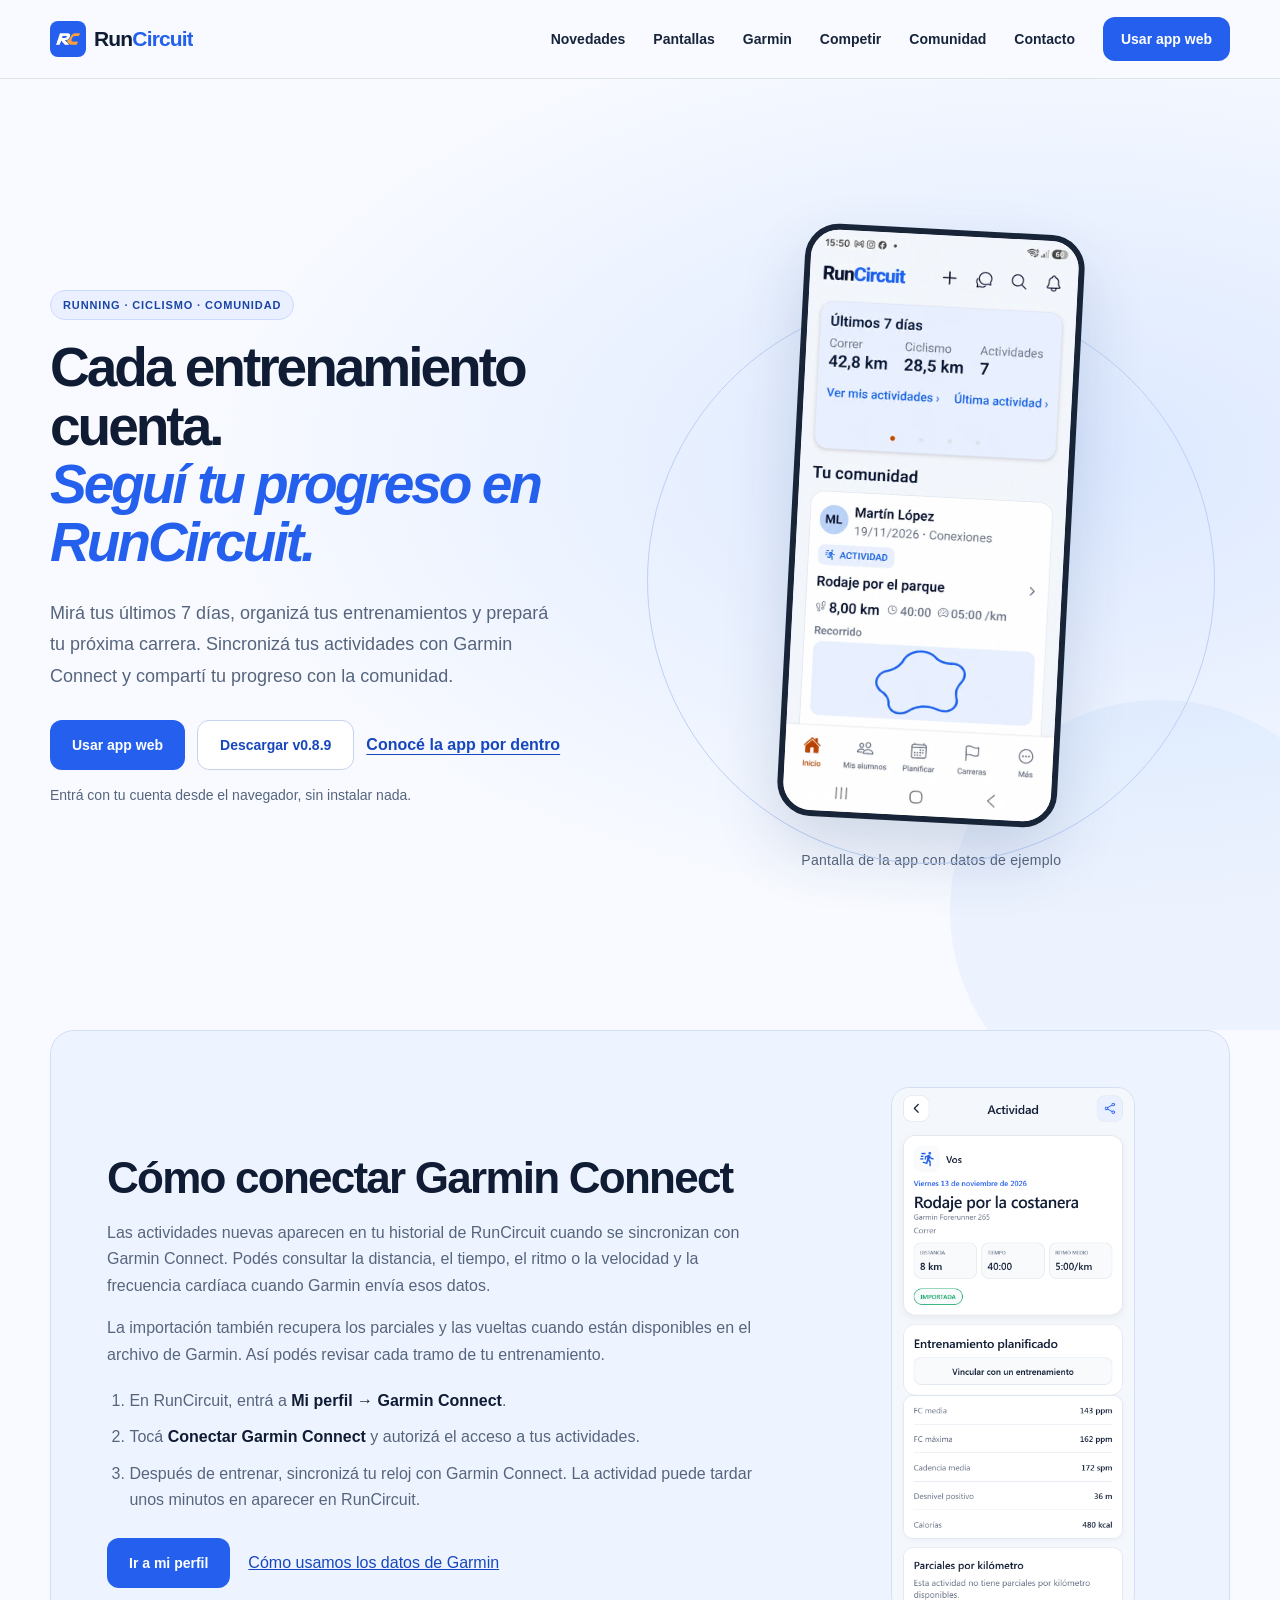
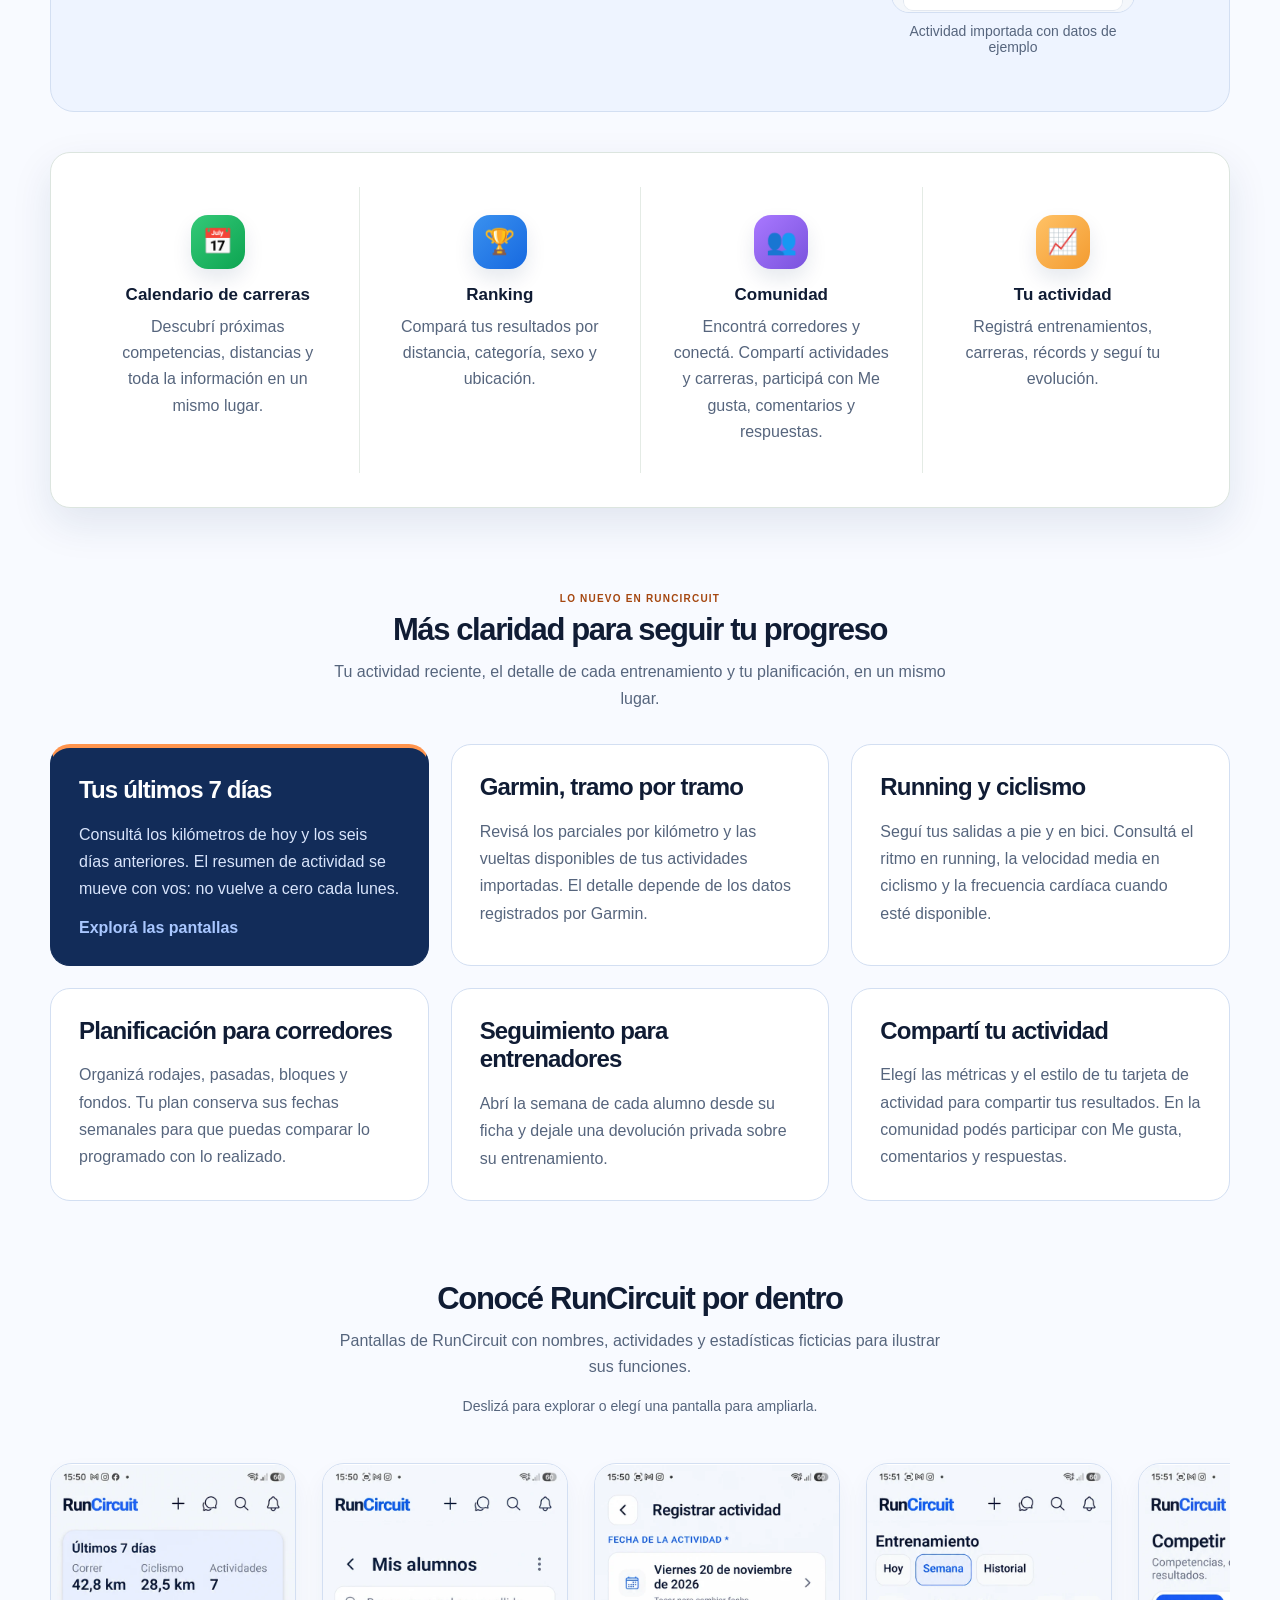
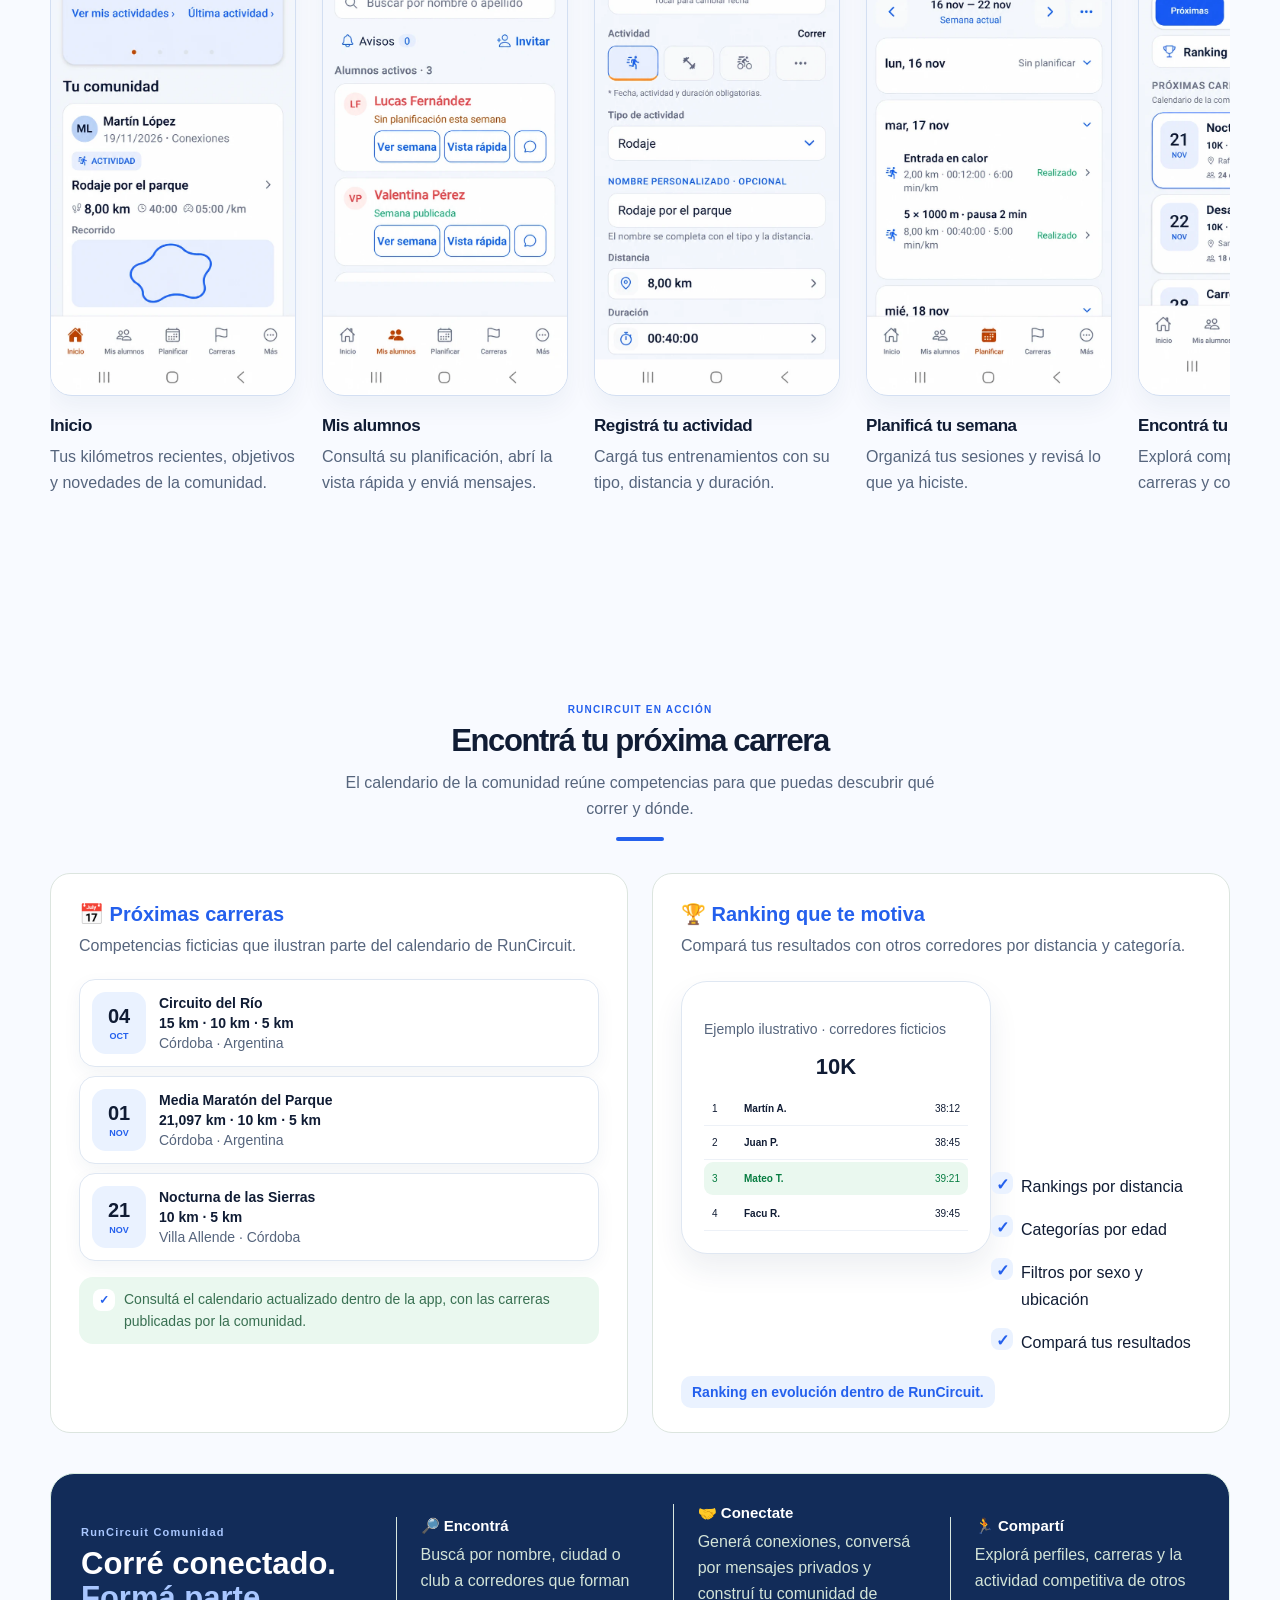
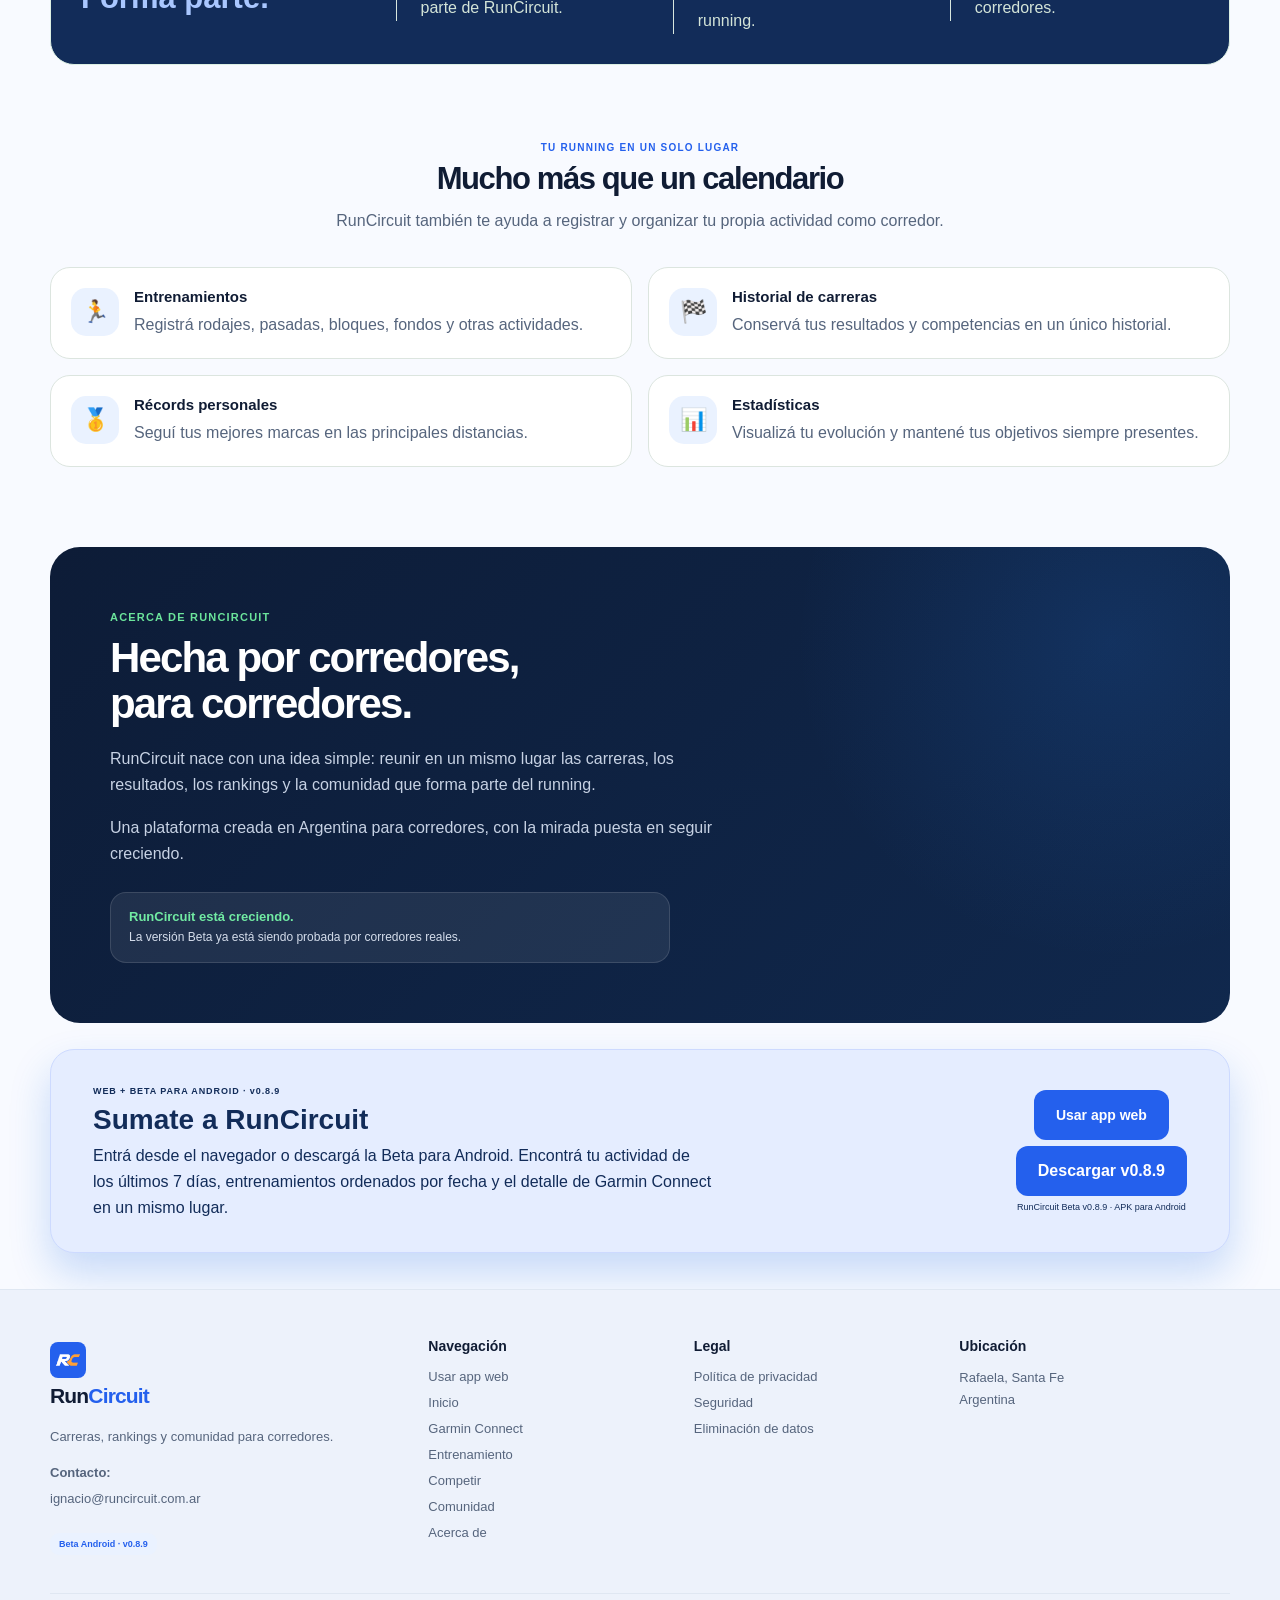
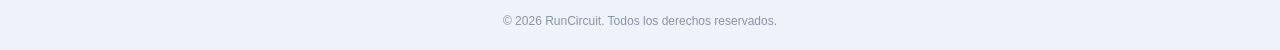
==== commit 16f04bb1: "Incorporar seis capturas con datos ficticios a la web" ====
--- a/index.html
+++ b/index.html
@@ -11,7 +11,7 @@
     content="Tus últimos 7 días, actividades de running y ciclismo, sincronización con Garmin Connect, planificación, carreras y comunidad. Usá RunCircuit en Android o desde la web."
   >
 
-  <link rel="icon" type="image/png" href="assets/runcircuit-rc-favicon.png"><meta name="theme-color" content="#2460ed"><link rel="stylesheet" href="styles.css?v=20261120">
+  <link rel="icon" type="image/png" href="assets/runcircuit-rc-favicon.png"><meta name="theme-color" content="#2460ed"><link rel="stylesheet" href="styles.css?v=20261120-capturas">
 </head>
 
 <body class="landing-v5">
@@ -76,8 +76,8 @@
 
       <div class="app-preview">
         <div class="preview-orbit" aria-hidden="true"></div>
-        <a href="assets/screenshots/v088/inicio.png" target="_blank" rel="noopener" aria-label="Ver pantalla de inicio en tamaño completo (abre otra pestaña)">
-          <img src="assets/screenshots/v088/inicio.png" width="780" height="1688" fetchpriority="high" alt="Vista de referencia de Inicio de RunCircuit, con resumen de actividad y comunidad.">
+        <a href="assets/screenshots/v089/inicio.webp" target="_blank" rel="noopener" aria-label="Ver pantalla de inicio en tamaño completo (abre otra pestaña)">
+          <img src="assets/screenshots/v089/inicio.webp" width="640" height="1387" fetchpriority="high" alt="Vista de referencia de Inicio de RunCircuit, con resumen de actividad y comunidad.">
         </a>
         <span class="preview-caption">Pantalla de la app con datos de ejemplo</span>
       </div>
@@ -198,54 +198,45 @@
   <section id="pantallas" class="screens-section" aria-labelledby="screens-title">
     <div class="section-heading">
       <h2 id="screens-title">Conocé RunCircuit por dentro</h2>
-      <p class="section-description">Vistas de referencia de la app en formato móvil, con datos de ejemplo.</p>
+      <p class="section-description">Pantallas de RunCircuit con nombres, actividades y estadísticas ficticias para ilustrar sus funciones.</p>
       <p class="screen-hint">Deslizá para explorar o elegí una pantalla para ampliarla.</p>
     </div>
     <div class="screens-track" tabindex="0" role="region" aria-label="Galería de pantallas de RunCircuit">
       <figure class="screen-card">
-        <a href="assets/screenshots/v088/inicio.png" target="_blank" rel="noopener" aria-label="Ampliar pantalla: Inicio (abre otra pestaña)">
-          <img src="assets/screenshots/v088/inicio.png" alt="Resumen semanal de distancia y actividades en RunCircuit." width="780" height="1688" loading="lazy" decoding="async">
-        </a>
-        <figcaption>
-          <h3>Inicio</h3>
-          <p>Tu resumen de actividad, objetivos y novedades de la comunidad.</p>
-        </figcaption>
+        <a href="assets/screenshots/v089/inicio.webp" target="_blank" rel="noopener" aria-label="Ampliar pantalla: Inicio (abre otra pestaña)">
+          <img src="assets/screenshots/v089/inicio.webp" alt="Resumen de los últimos 7 días y actividad de la comunidad." width="640" height="1387" loading="lazy" decoding="async">
+        </a>
+        <figcaption><h3>Inicio</h3><p>Tus kilómetros recientes, objetivos y novedades de la comunidad.</p></figcaption>
       </figure>
       <figure class="screen-card">
-        <a href="assets/screenshots/v088/garmin.png" target="_blank" rel="noopener" aria-label="Ampliar pantalla: Actividad importada (abre otra pestaña)">
-          <img src="assets/screenshots/v088/garmin.png" alt="Detalle de un rodaje importado desde Garmin con distancia, tiempo, ritmo y frecuencia cardíaca." width="780" height="1688" loading="lazy" decoding="async">
-        </a>
-        <figcaption>
-          <h3>Actividad importada</h3>
-          <p>Revisá las métricas que llegaron desde Garmin Connect.</p>
-        </figcaption>
+        <a href="assets/screenshots/v089/alumnos.webp" target="_blank" rel="noopener" aria-label="Ampliar pantalla: Mis alumnos (abre otra pestaña)">
+          <img src="assets/screenshots/v089/alumnos.webp" alt="Alumnos ficticios con estado de planificación y accesos a mensajes." width="640" height="1387" loading="lazy" decoding="async">
+        </a>
+        <figcaption><h3>Mis alumnos</h3><p>Consultá su planificación, abrí la vista rápida y enviá mensajes.</p></figcaption>
       </figure>
       <figure class="screen-card">
-        <a href="assets/screenshots/v088/planificar.png" target="_blank" rel="noopener" aria-label="Ampliar pantalla: Planificá tu semana (abre otra pestaña)">
-          <img src="assets/screenshots/v088/planificar.png" alt="Planificación semanal con sesiones de rodaje y gimnasio." width="780" height="1688" loading="lazy" decoding="async">
-        </a>
-        <figcaption>
-          <h3>Planificá tu semana</h3>
-          <p>Organizá tus sesiones y marcá lo que ya hiciste.</p>
-        </figcaption>
+        <a href="assets/screenshots/v089/registrar.webp" target="_blank" rel="noopener" aria-label="Ampliar pantalla: Registrá tu actividad (abre otra pestaña)">
+          <img src="assets/screenshots/v089/registrar.webp" alt="Registro de un rodaje de ejemplo de 8 kilómetros en 40 minutos." width="640" height="1387" loading="lazy" decoding="async">
+        </a>
+        <figcaption><h3>Registrá tu actividad</h3><p>Cargá tus entrenamientos con su tipo, distancia y duración.</p></figcaption>
       </figure>
       <figure class="screen-card">
-        <a href="assets/screenshots/v088/alumnos.png" target="_blank" rel="noopener" aria-label="Ampliar pantalla: Mis alumnos (abre otra pestaña)">
-          <img src="assets/screenshots/v088/alumnos.png" alt="Listado de alumnos con accesos a su semana y a mensajes." width="780" height="1688" loading="lazy" decoding="async">
-        </a>
-        <figcaption>
-          <h3>Mis alumnos</h3>
-          <p>Abrí la semana de cada alumno desde su ficha.</p>
-        </figcaption>
+        <a href="assets/screenshots/v089/planificar.webp" target="_blank" rel="noopener" aria-label="Ampliar pantalla: Planificá tu semana (abre otra pestaña)">
+          <img src="assets/screenshots/v089/planificar.webp" alt="Semana de ejemplo con entrada en calor y pasadas realizadas." width="640" height="1387" loading="lazy" decoding="async">
+        </a>
+        <figcaption><h3>Planificá tu semana</h3><p>Organizá tus sesiones y revisá lo que ya hiciste.</p></figcaption>
       </figure>
       <figure class="screen-card">
-        <a href="assets/screenshots/v088/comunidad.png" target="_blank" rel="noopener" aria-label="Ampliar pantalla: Comunidad (abre otra pestaña)">
-          <img src="assets/screenshots/v088/comunidad.png" alt="Actividades de la comunidad y accesos a conexiones, solicitudes y avisos." width="780" height="1688" loading="lazy" decoding="async">
-        </a>
-        <figcaption>
-          <h3>Comunidad</h3>
-          <p>Seguí las actividades y carreras de tus conexiones.</p>
-        </figcaption>
+        <a href="assets/screenshots/v089/carreras.webp" target="_blank" rel="noopener" aria-label="Ampliar pantalla: Encontrá tu próxima carrera (abre otra pestaña)">
+          <img src="assets/screenshots/v089/carreras.webp" alt="Calendario con carreras ficticias, distancias y corredores." width="640" height="1387" loading="lazy" decoding="async">
+        </a>
+        <figcaption><h3>Encontrá tu próxima carrera</h3><p>Explorá competencias, guardá tus carreras y consultá el ranking.</p></figcaption>
+      </figure>
+      <figure class="screen-card">
+        <a href="assets/screenshots/v089/compartir.webp" target="_blank" rel="noopener" aria-label="Ampliar pantalla: Compartí tu progreso (abre otra pestaña)">
+          <img src="assets/screenshots/v089/compartir.webp" alt="Tarjeta ilustrativa con fotografía y métricas de una actividad ficticia." width="640" height="847" loading="lazy" decoding="async">
+        </a>
+        <figcaption><h3>Compartí tu progreso</h3><p>Compartí una tarjeta de tu actividad con tu foto y tus métricas.</p></figcaption>
       </figure>
     </div>
   </section>
--- a/styles.css
+++ b/styles.css
@@ -3139,3 +3139,8 @@
   .landing-v5 .release-card { padding: 24px; }
   .landing-v5 .hero-details-link { padding: 10px 0; text-align: center; }
 }
+
+/* Equal-height gallery frames preserve both app screens and share cards. */
+.screens-track { align-items: flex-start; }
+.screen-card > a { aspect-ratio: 640 / 1387; display: flex; align-items: center; }
+.screen-card img { height: 100%; aspect-ratio: auto; object-fit: contain; }
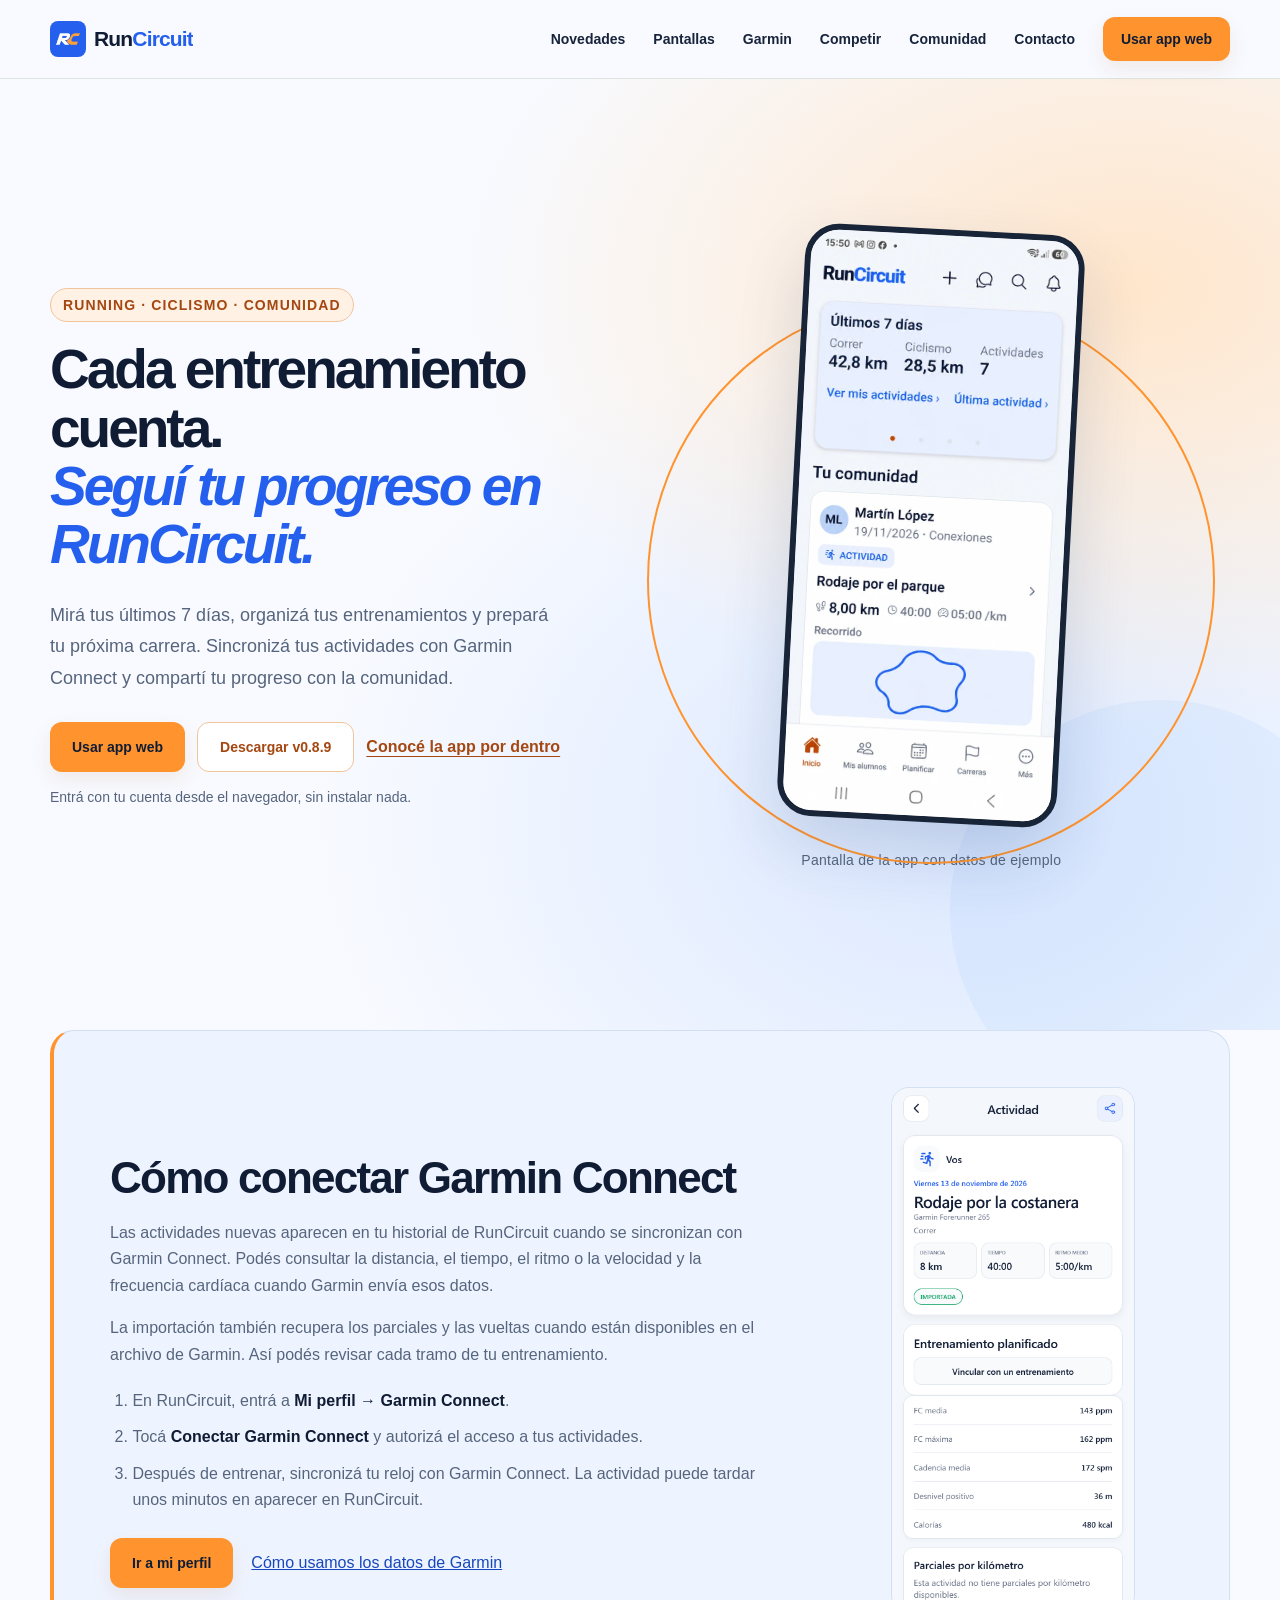
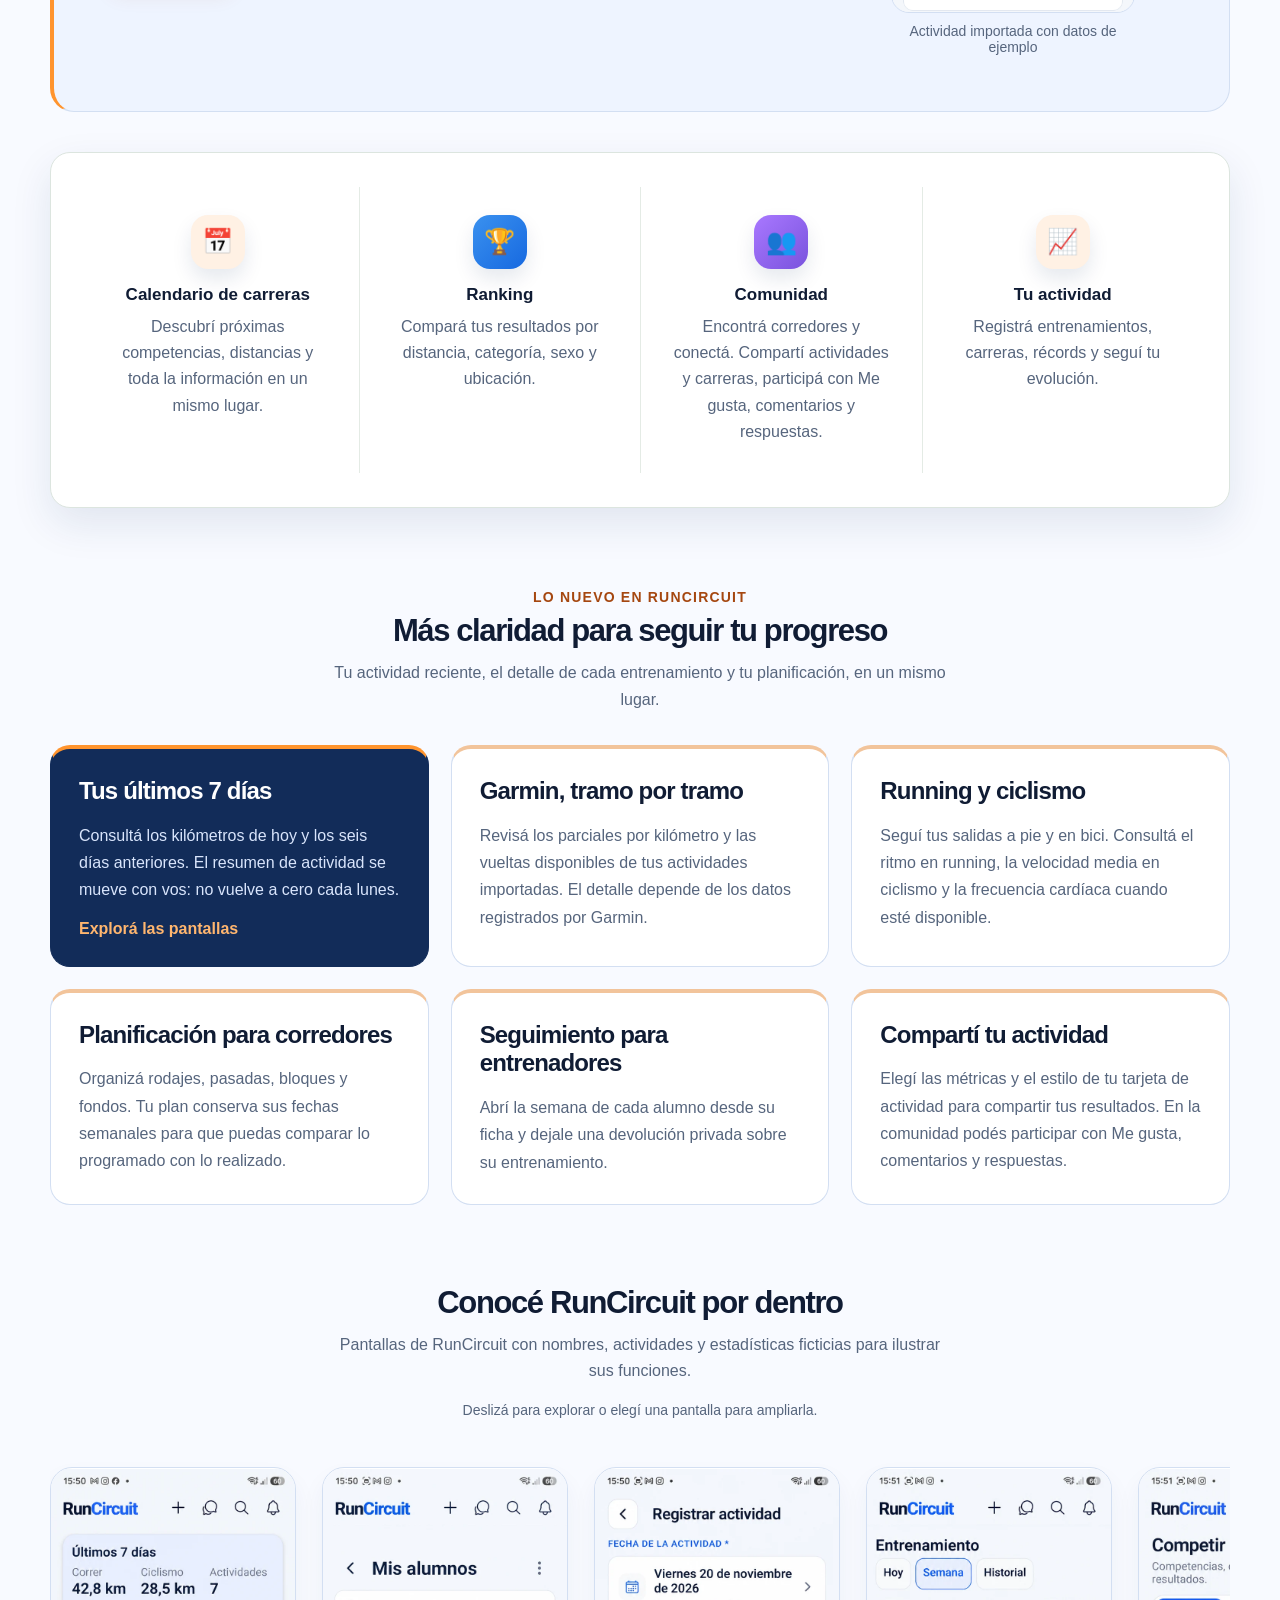
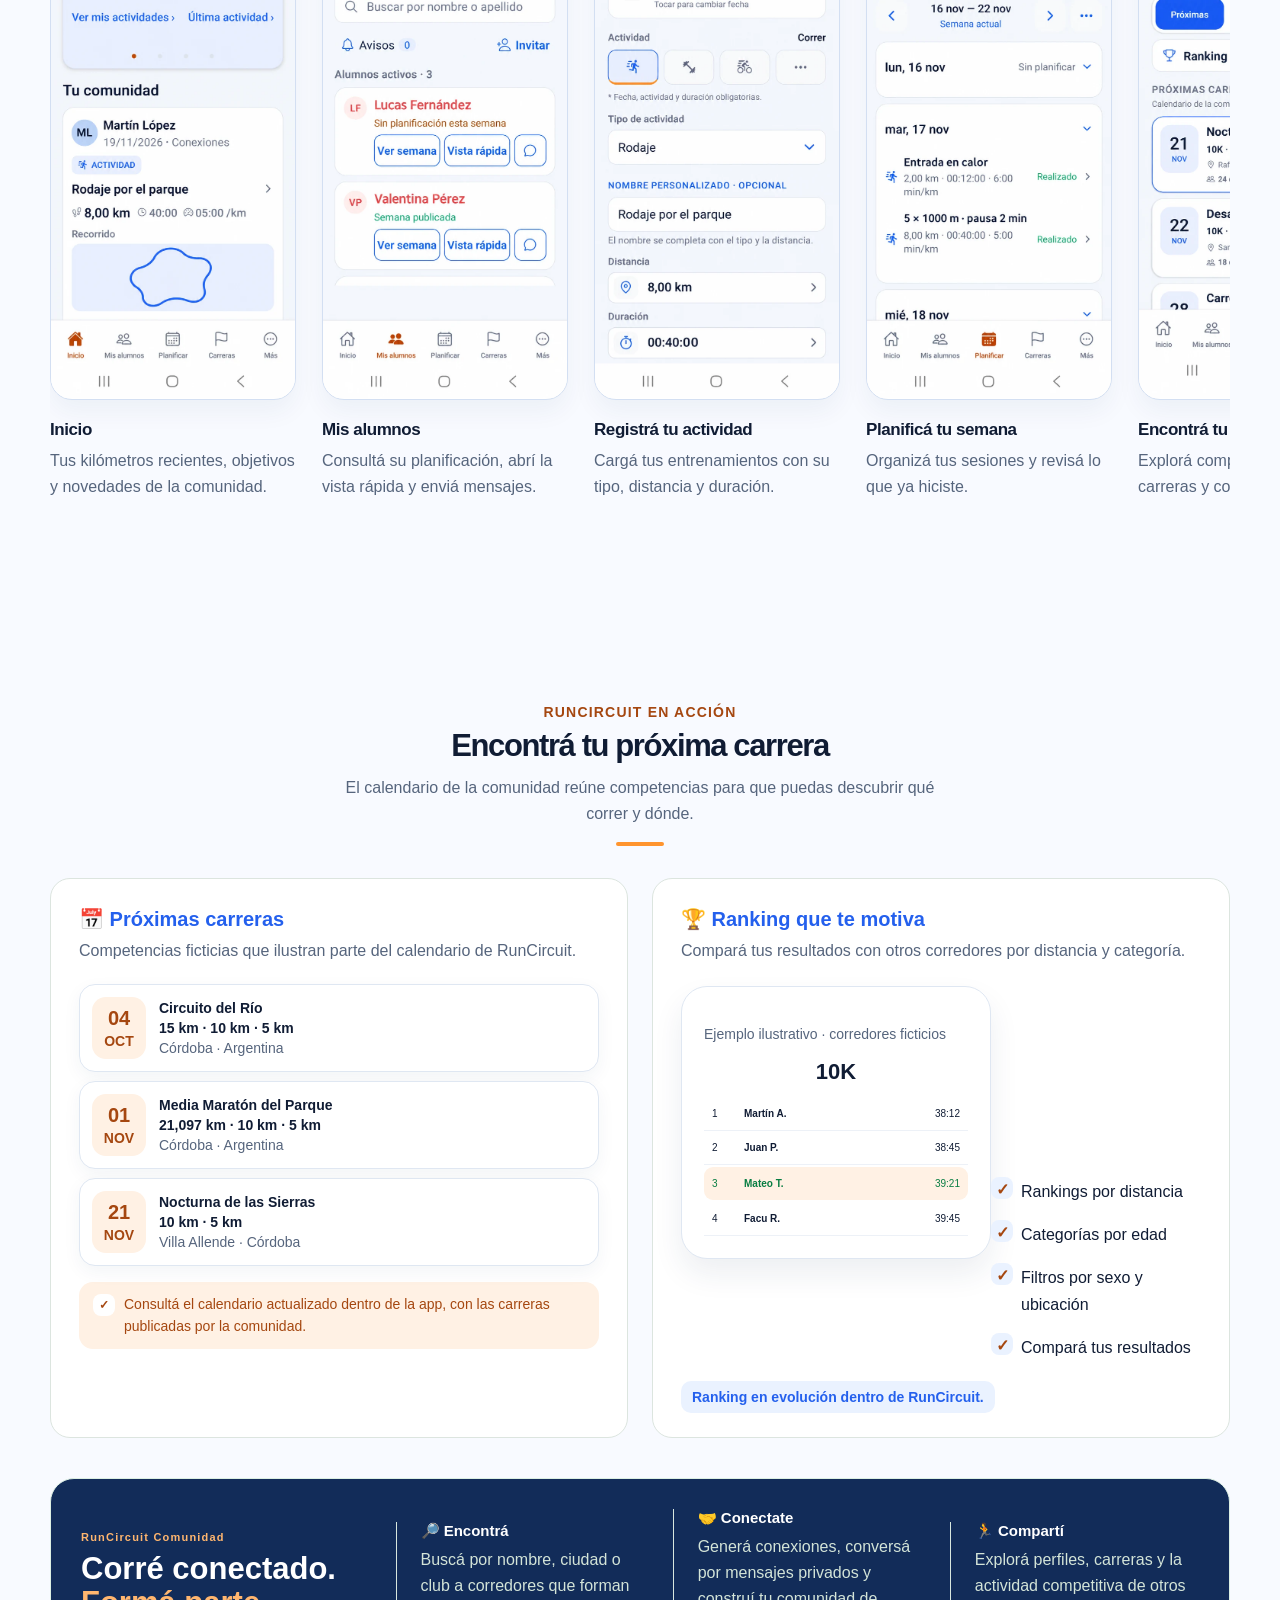
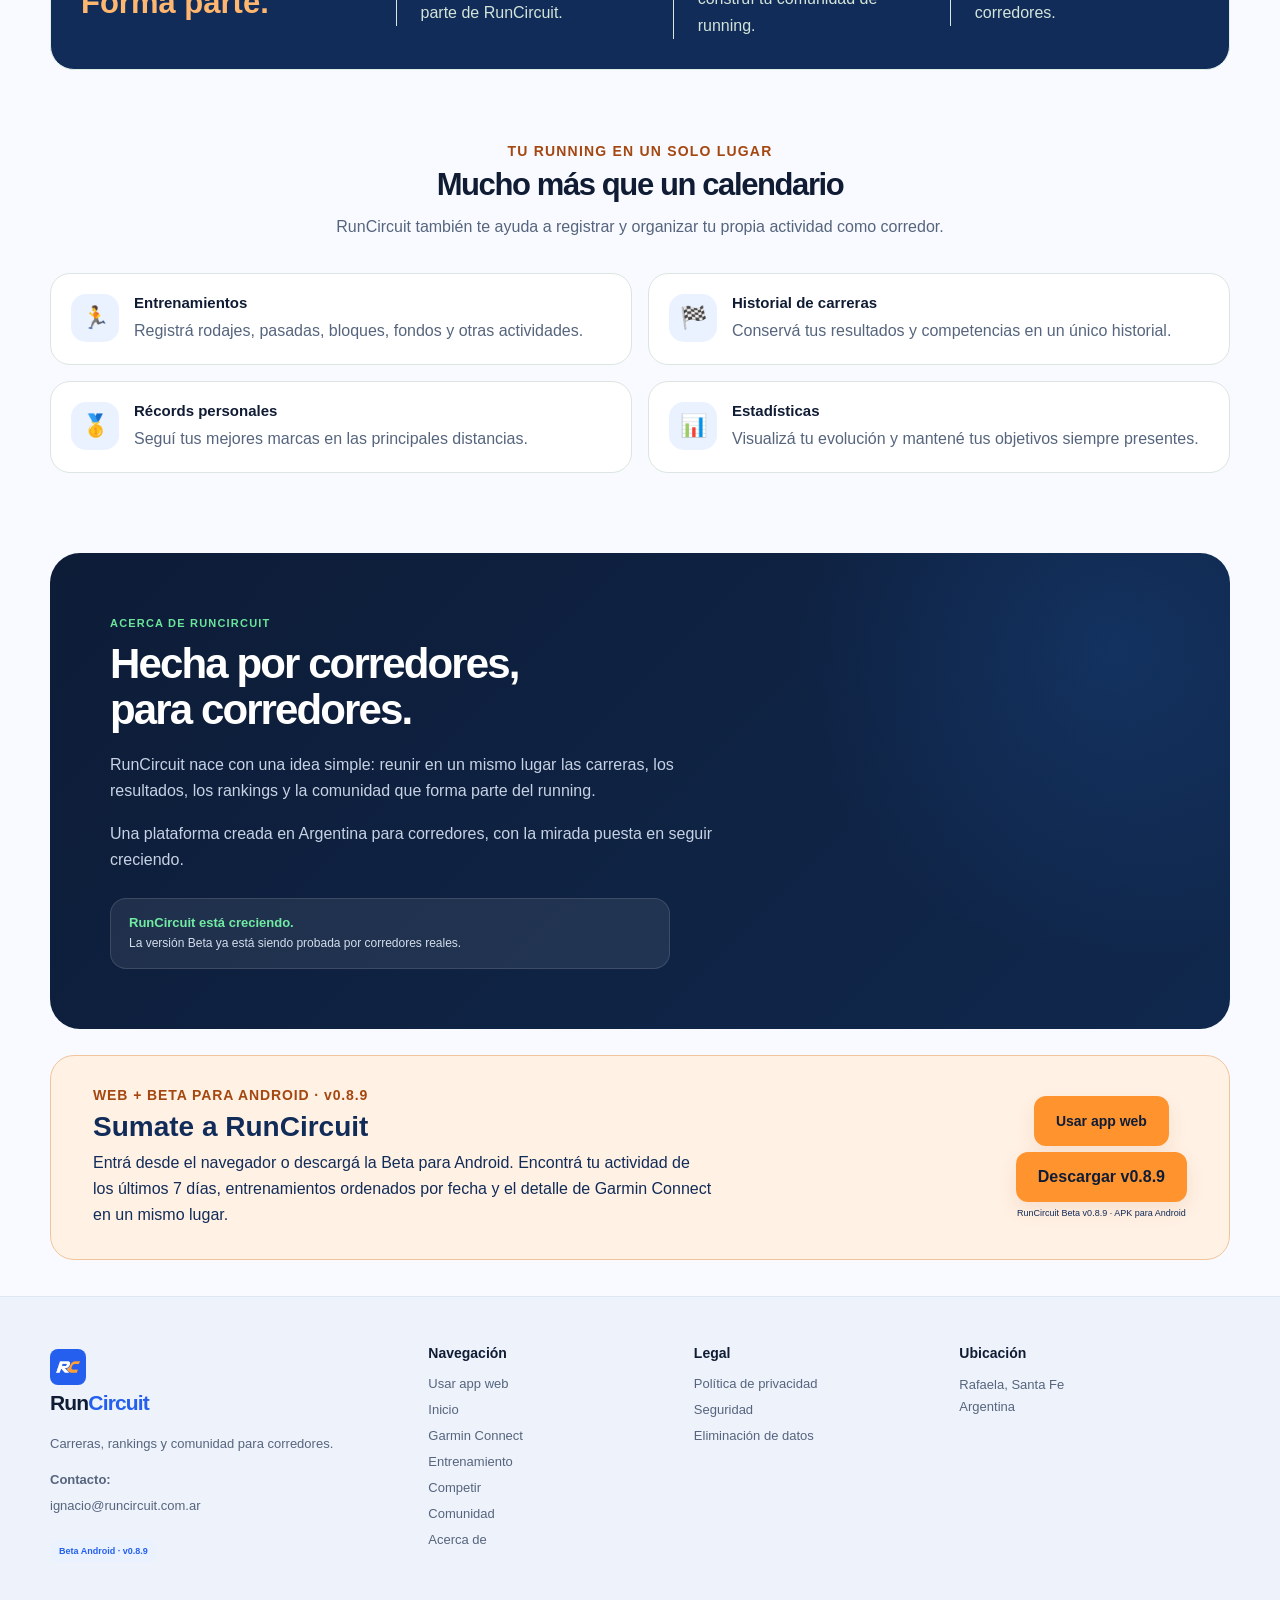
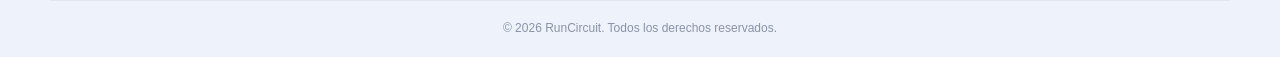
==== commit 1200c63a: "Align landing page orange accents with RunCircuit app and Instagram" ====
--- a/index.html
+++ b/index.html
@@ -11,7 +11,7 @@
     content="Tus últimos 7 días, actividades de running y ciclismo, sincronización con Garmin Connect, planificación, carreras y comunidad. Usá RunCircuit en Android o desde la web."
   >
 
-  <link rel="icon" type="image/png" href="assets/runcircuit-rc-favicon.png"><meta name="theme-color" content="#2460ed"><link rel="stylesheet" href="styles.css?v=20261120-capturas">
+  <link rel="icon" type="image/png" href="assets/runcircuit-rc-favicon.png"><meta name="theme-color" content="#2460ed"><link rel="stylesheet" href="styles.css?v=20261122-naranja">
 </head>
 
 <body class="landing-v5">
--- a/styles.css
+++ b/styles.css
@@ -3144,3 +3144,79 @@
 .screens-track { align-items: flex-start; }
 .screen-card > a { aspect-ratio: 640 / 1387; display: flex; align-items: center; }
 .screen-card img { height: 100%; aspect-ratio: auto; object-fit: contain; }
+
+/* Blue remains the brand base; orange connects the landing with the app and Instagram. */
+.landing-v5 {
+  --accent: #ff942e;
+  --accent-dark: #a54710;
+  --accent-soft: #fff1e4;
+  --accent-border: #f2c49b;
+}
+.landing-v5 .hero {
+  background: radial-gradient(ellipse at 88% 22%, #ffe6cc, transparent 42%),
+    radial-gradient(ellipse at 75% 78%, #dbe8ff, transparent 48%), #f8faff;
+}
+.landing-v5 .beta-pill {
+  background: var(--accent-soft);
+  color: var(--accent-dark);
+  border-color: var(--accent-border);
+  font-size: .875rem;
+}
+.landing-v5 .button:not(.button-secondary),
+.landing-v5 .download-button {
+  background: var(--accent);
+  color: #101c34;
+  box-shadow: 0 8px 20px #a5471017;
+}
+.landing-v5 .button:not(.button-secondary):hover,
+.landing-v5 .download-button:hover {
+  background: #ffad5c;
+  color: #101c34;
+  box-shadow: 0 10px 24px #a5471026;
+}
+.landing-v5 .button-secondary {
+  border-color: var(--accent-border);
+  color: var(--accent-dark);
+}
+.landing-v5 .button-secondary:hover {
+  background: var(--accent-soft);
+  color: var(--accent-dark);
+}
+.landing-v5 .nav a:hover,
+.landing-v5 .hero-details-link { color: var(--accent-dark); }
+.landing-v5 .preview-orbit { border: 2px solid var(--accent); }
+.landing-v5 .feature-icon:is(.green, .orange) {
+  color: var(--accent-dark);
+  background: var(--accent-soft);
+}
+.landing-v5 .section-kicker { color: var(--accent-dark); font-size: .875rem; }
+.landing-v5 .heading-line { background: var(--accent); }
+.landing-v5 .release-card { border-top: 4px solid var(--accent-border); }
+.landing-v5 .release-card:first-child { border-top-color: var(--accent); }
+.landing-v5 .release-card:first-child a { color: #ffb66f; }
+.landing-v5 .garmin-section { border-inline-start: 4px solid var(--accent); }
+.landing-v5 .web-race-date {
+  background: var(--accent-soft);
+  color: var(--accent-dark);
+}
+.landing-v5 .web-race-date span { color: var(--accent-dark); font-size: .875rem; }
+.landing-v5 .calendar-note { background: var(--accent-soft); }
+.landing-v5 .calendar-note span,
+.landing-v5 .calendar-note p { color: var(--accent-dark); }
+.landing-v5 .ranking-row.highlight {
+  background: var(--accent-soft);
+  border-color: var(--accent-border);
+}
+.landing-v5 .benefits li::before { color: var(--accent-dark); }
+.landing-v5 .community h2 span,
+.landing-v5 .community-label { color: #ffb66f; }
+.landing-v5 .beta-download {
+  background: var(--accent-soft);
+  border-color: var(--accent-border);
+  box-shadow: none;
+}
+.landing-v5 .download-label { color: var(--accent-dark); font-size: .875rem; }
+.landing-v5 .screen-card > a:hover { border-color: var(--accent); }
+.landing-v5 :is(a, button, [tabindex]):focus-visible {
+  outline-color: var(--accent-dark);
+}
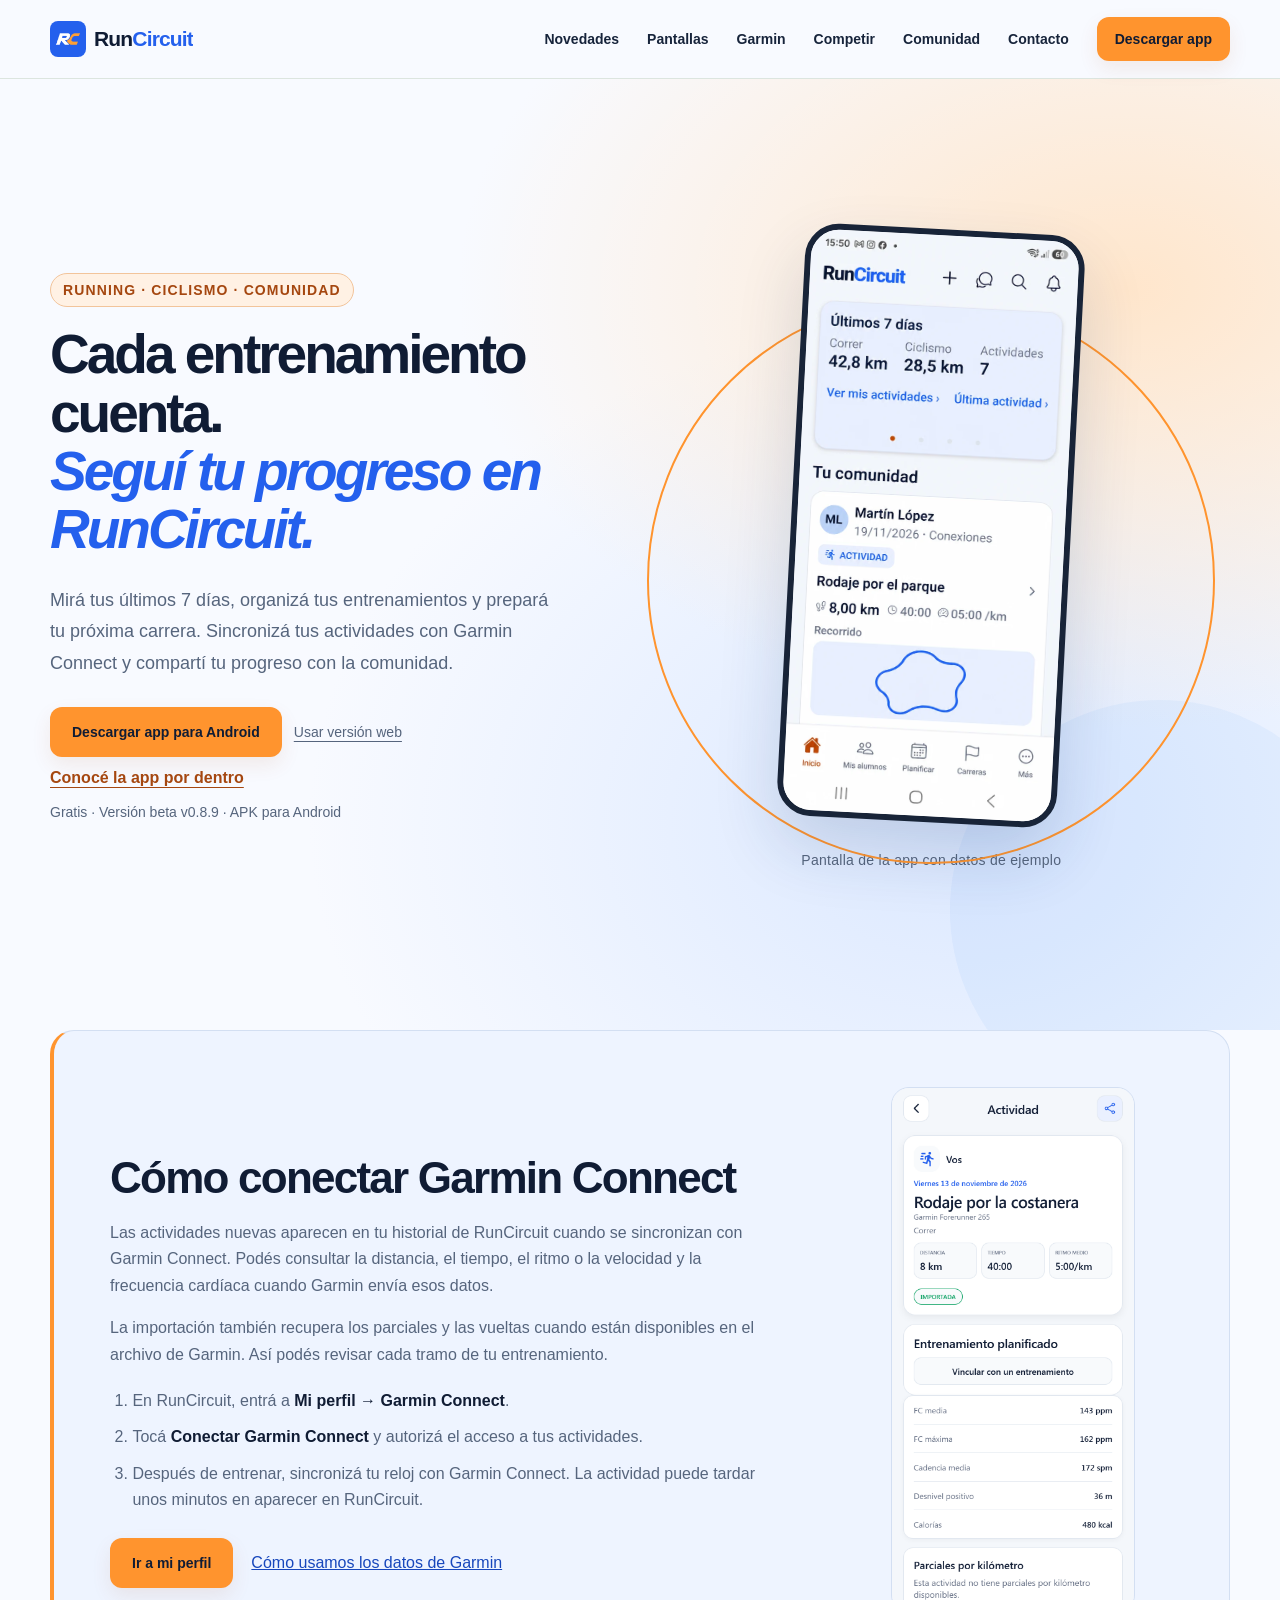
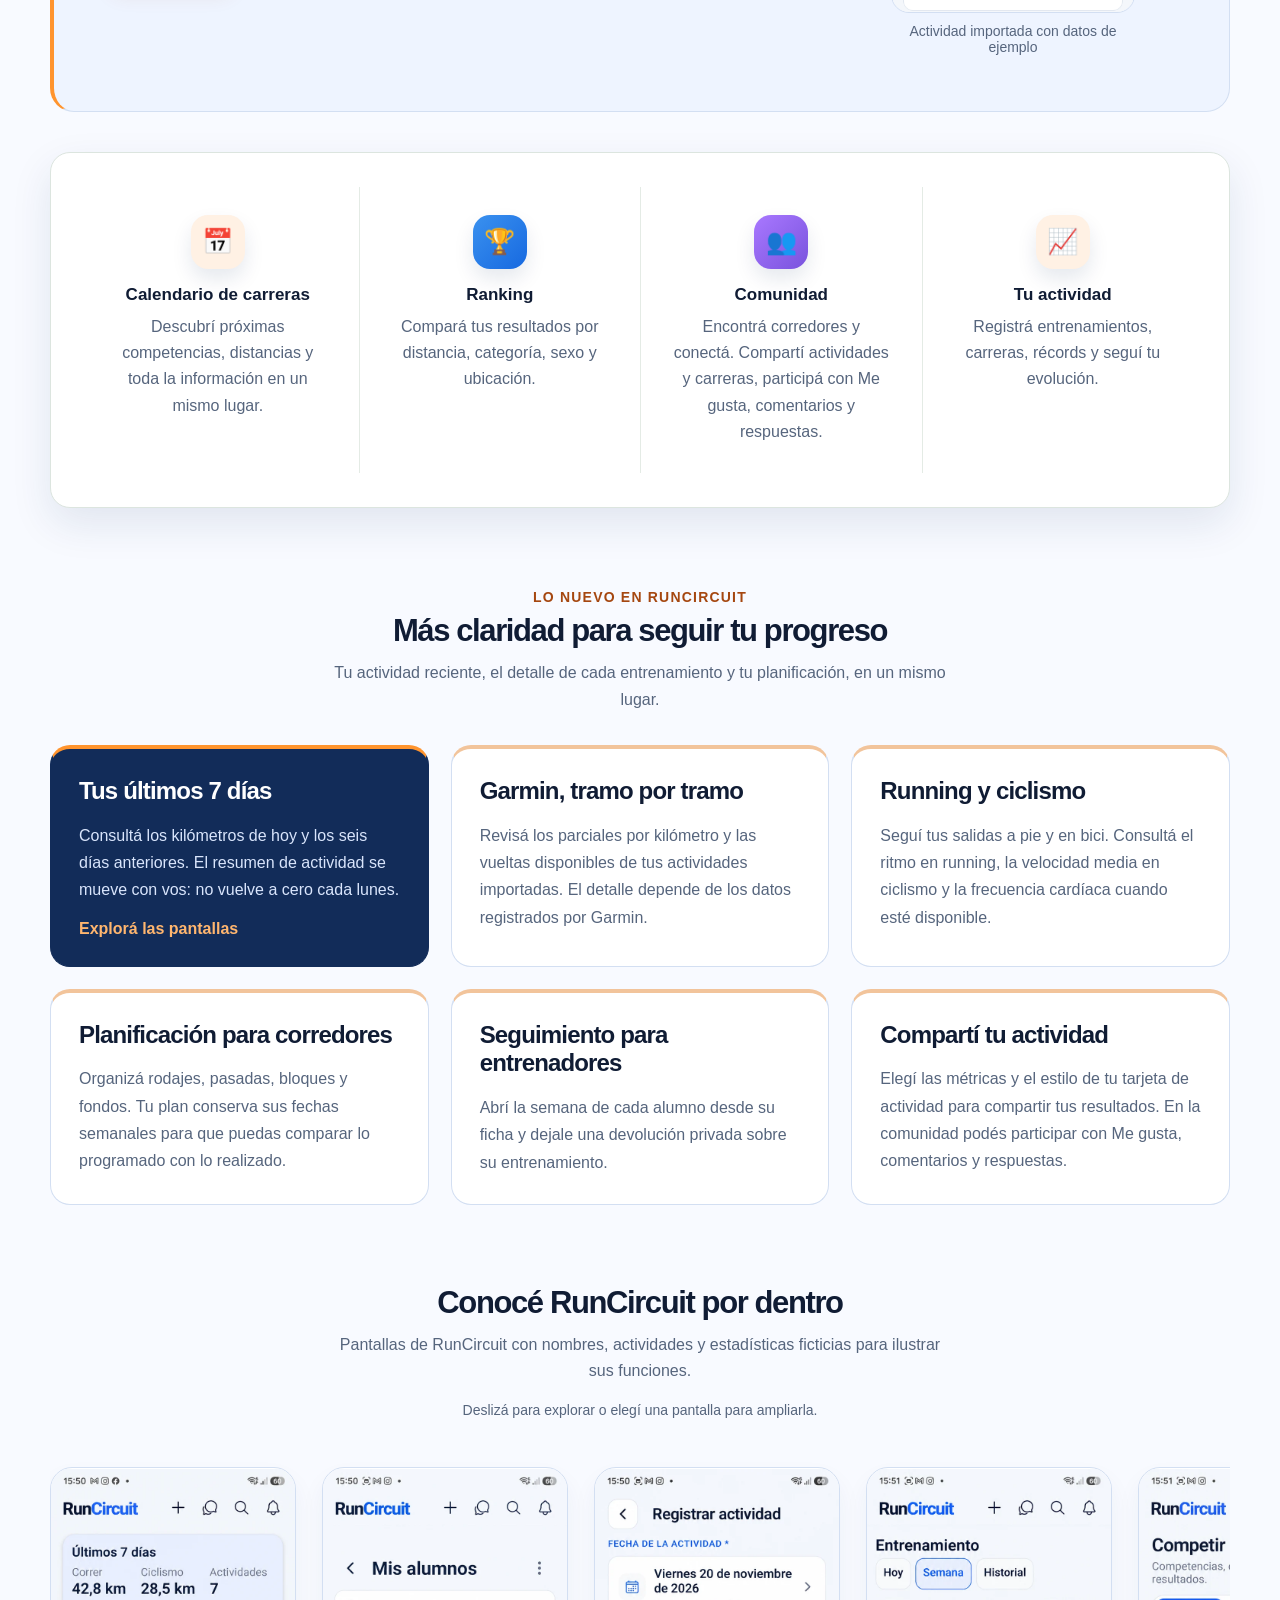
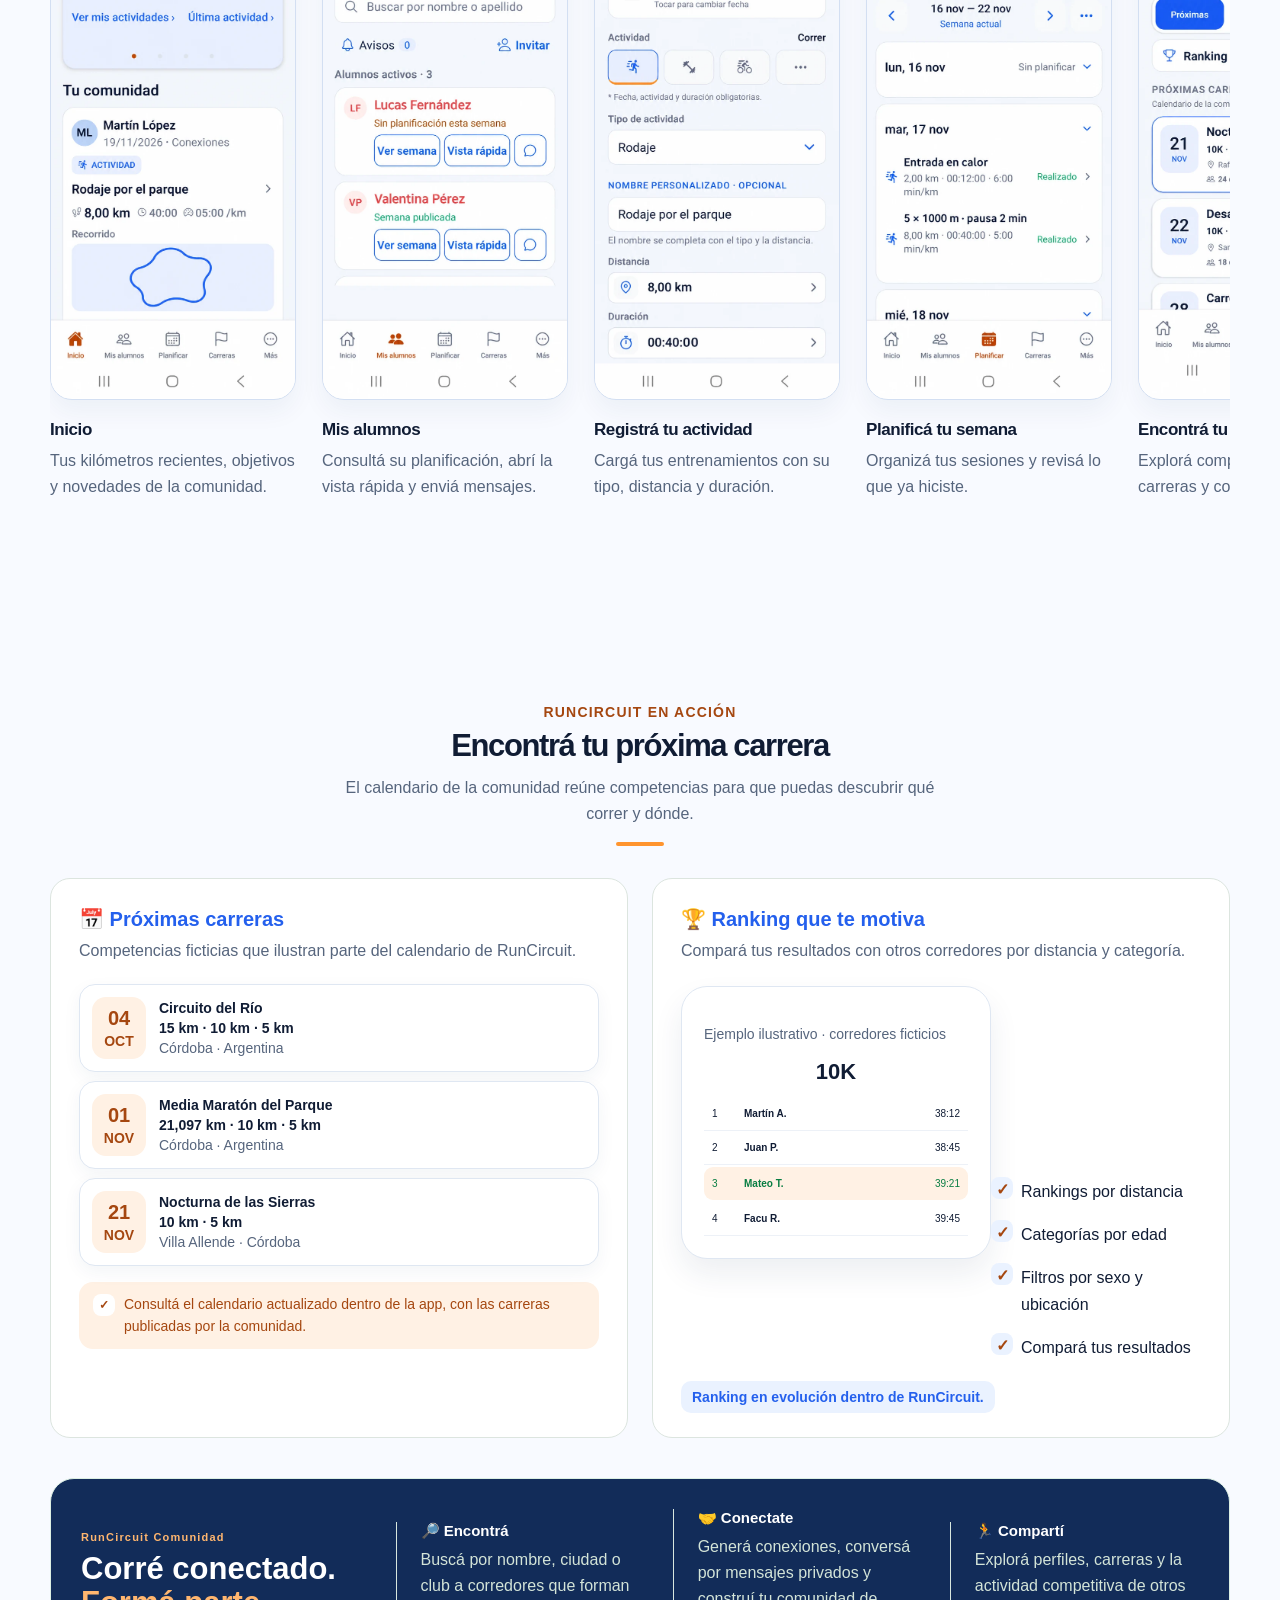
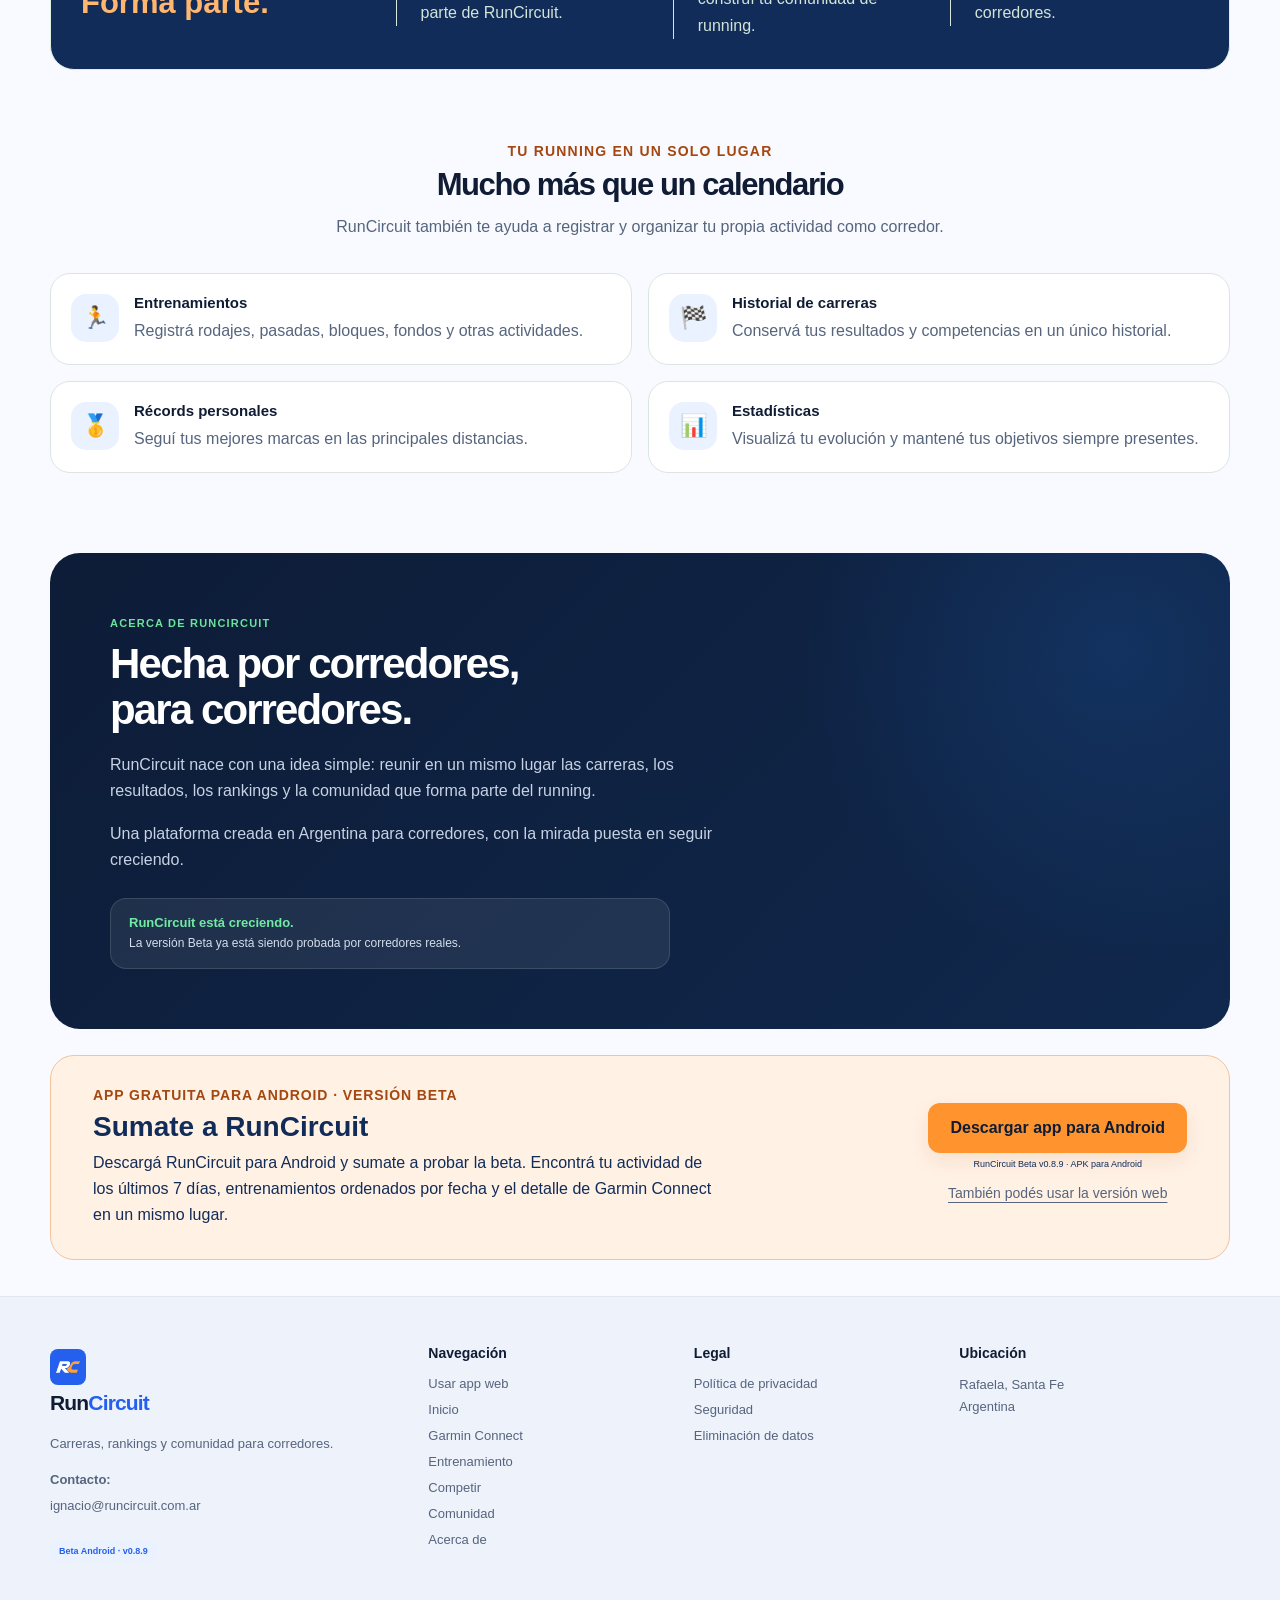
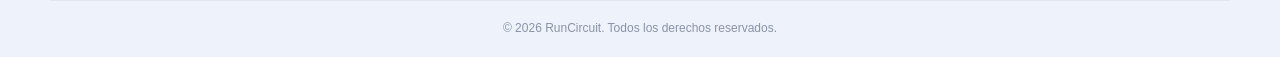
==== commit 9b9831b4: "Prioritize Android app downloads over secondary web access" ====
--- a/index.html
+++ b/index.html
@@ -26,7 +26,7 @@
 
     <nav class="nav" aria-label="Navegación principal"><a href="#entrenamiento">Novedades</a><a href="#pantallas">Pantallas</a><a href="#garmin">Garmin</a><a href="#competir">Competir</a><a href="#comunidad">Comunidad</a><a href="#contacto">Contacto</a></nav>
 
-    <a class="button button-small" href="https://app.runcircuit.com.ar">Usar app web</a>
+    <a class="button button-small" href="#descargar">Descargar app</a>
 
   </div>
 </header>
@@ -56,21 +56,21 @@
         </p>
 
         <div class="hero-actions">
-          <a class="button" href="https://app.runcircuit.com.ar">Usar app web</a>
-
         <a
-          class="button button-secondary"
+          class="button"
           href="https://drive.google.com/file/d/1zKSHWxKLheKkFOhFJ_U_7x82HDpv34GP/view?usp=sharing"
           target="_blank"
           rel="noopener noreferrer"
         >
-          Descargar v0.8.9
-        </a>
+          Descargar app para Android
+        </a>
+
+          <a class="web-access-link" href="https://app.runcircuit.com.ar">Usar versión web</a>
 
           <a class="hero-details-link" href="#pantallas">Conocé la app por dentro</a>
 
         </div>
-        <p class="web-access-note">Entrá con tu cuenta desde el navegador, sin instalar nada.</p>
+        <p class="web-access-note">Gratis · Versión beta v0.8.9 · APK para Android</p>
 
       </div>
 
@@ -608,7 +608,7 @@
     <div>
 
       <span class="download-label">
-        WEB + BETA PARA ANDROID · v0.8.9
+        APP GRATUITA PARA ANDROID · VERSIÓN BETA
       </span>
 
       <h2>
@@ -616,21 +616,19 @@
       </h2>
 
       <p>
-        Entrá desde el navegador o descargá la Beta para Android. Encontrá tu actividad de los últimos 7 días, entrenamientos ordenados por fecha y el detalle de Garmin Connect en un mismo lugar.
+        Descargá RunCircuit para Android y sumate a probar la beta. Encontrá tu actividad de los últimos 7 días, entrenamientos ordenados por fecha y el detalle de Garmin Connect en un mismo lugar.
       </p>
 
     </div>
 
     <div class="download-actions">
-      <a class="button" href="https://app.runcircuit.com.ar">Usar app web</a>
-
-
-
-      <a class="download-button" href="https://drive.google.com/file/d/1zKSHWxKLheKkFOhFJ_U_7x82HDpv34GP/view?usp=sharing" target="_blank" rel="noopener noreferrer">Descargar v0.8.9</a>
+      <a class="download-button" href="https://drive.google.com/file/d/1zKSHWxKLheKkFOhFJ_U_7x82HDpv34GP/view?usp=sharing" target="_blank" rel="noopener noreferrer">Descargar app para Android</a>
 
       <small>
         RunCircuit Beta v0.8.9 · APK para Android
       </small>
+
+      <a class="web-access-link" href="https://app.runcircuit.com.ar">También podés usar la versión web</a>
 
     </div>
 
--- a/styles.css
+++ b/styles.css
@@ -3220,3 +3220,14 @@
 .landing-v5 :is(a, button, [tabindex]):focus-visible {
   outline-color: var(--accent-dark);
 }
+.landing-v5 .web-access-link {
+  align-self: center;
+  padding: 10px 0;
+  color: var(--muted);
+  font-size: .875rem;
+  font-weight: 500;
+  text-align: center;
+  text-decoration: underline;
+  text-underline-offset: 4px;
+}
+.landing-v5 .web-access-link:hover { color: var(--blue-dark); }
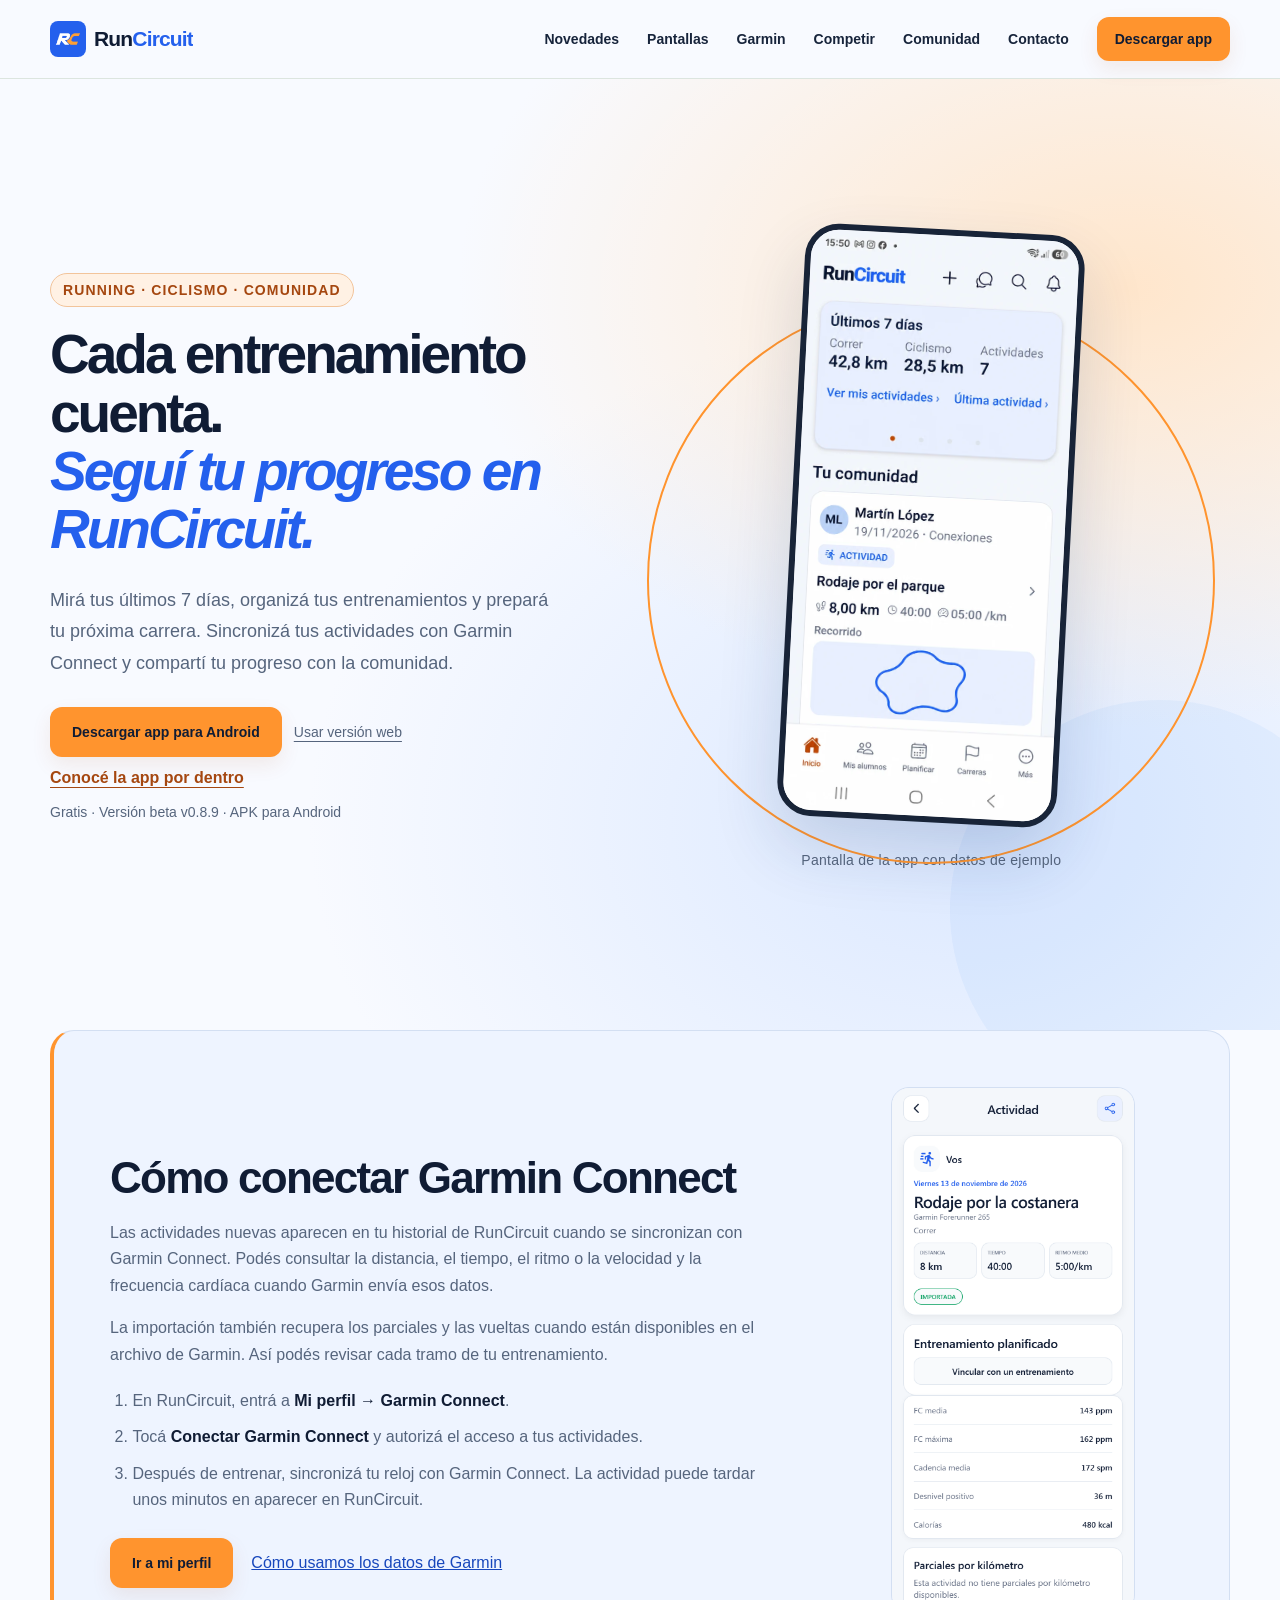
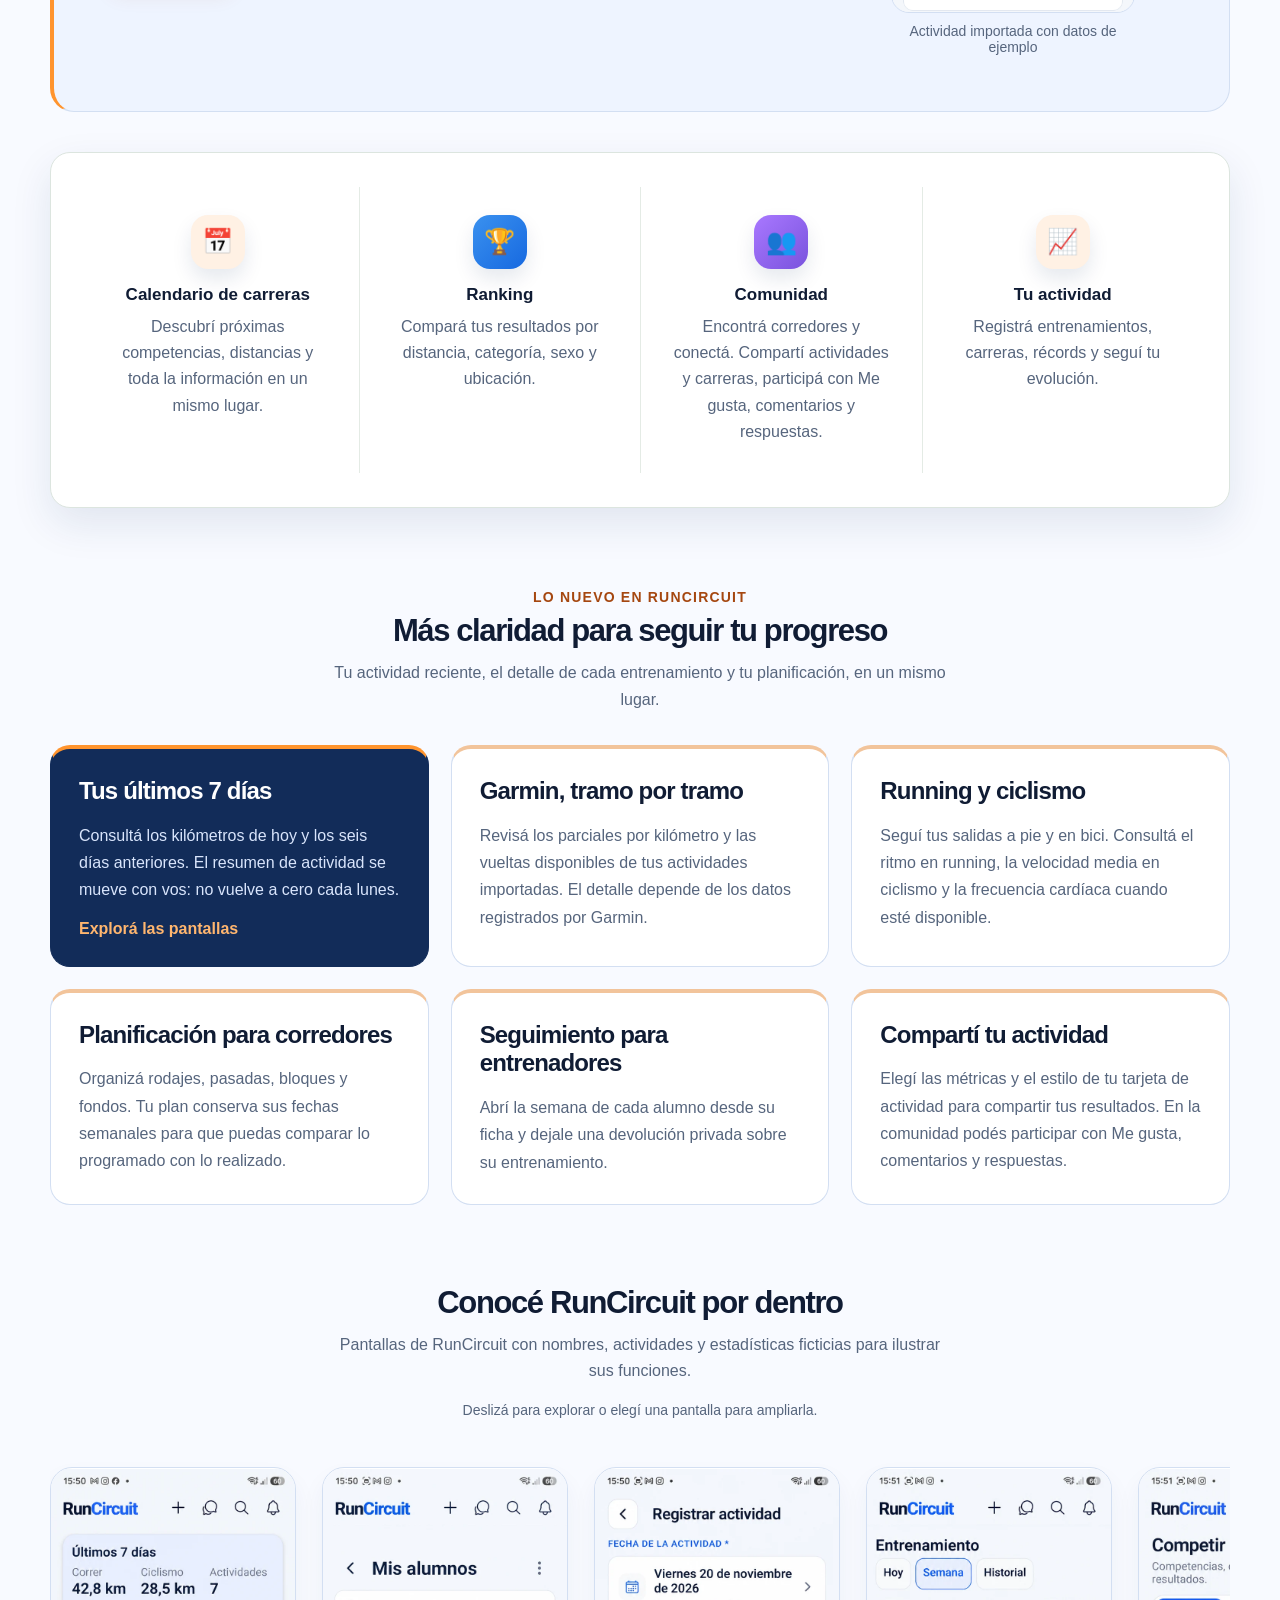
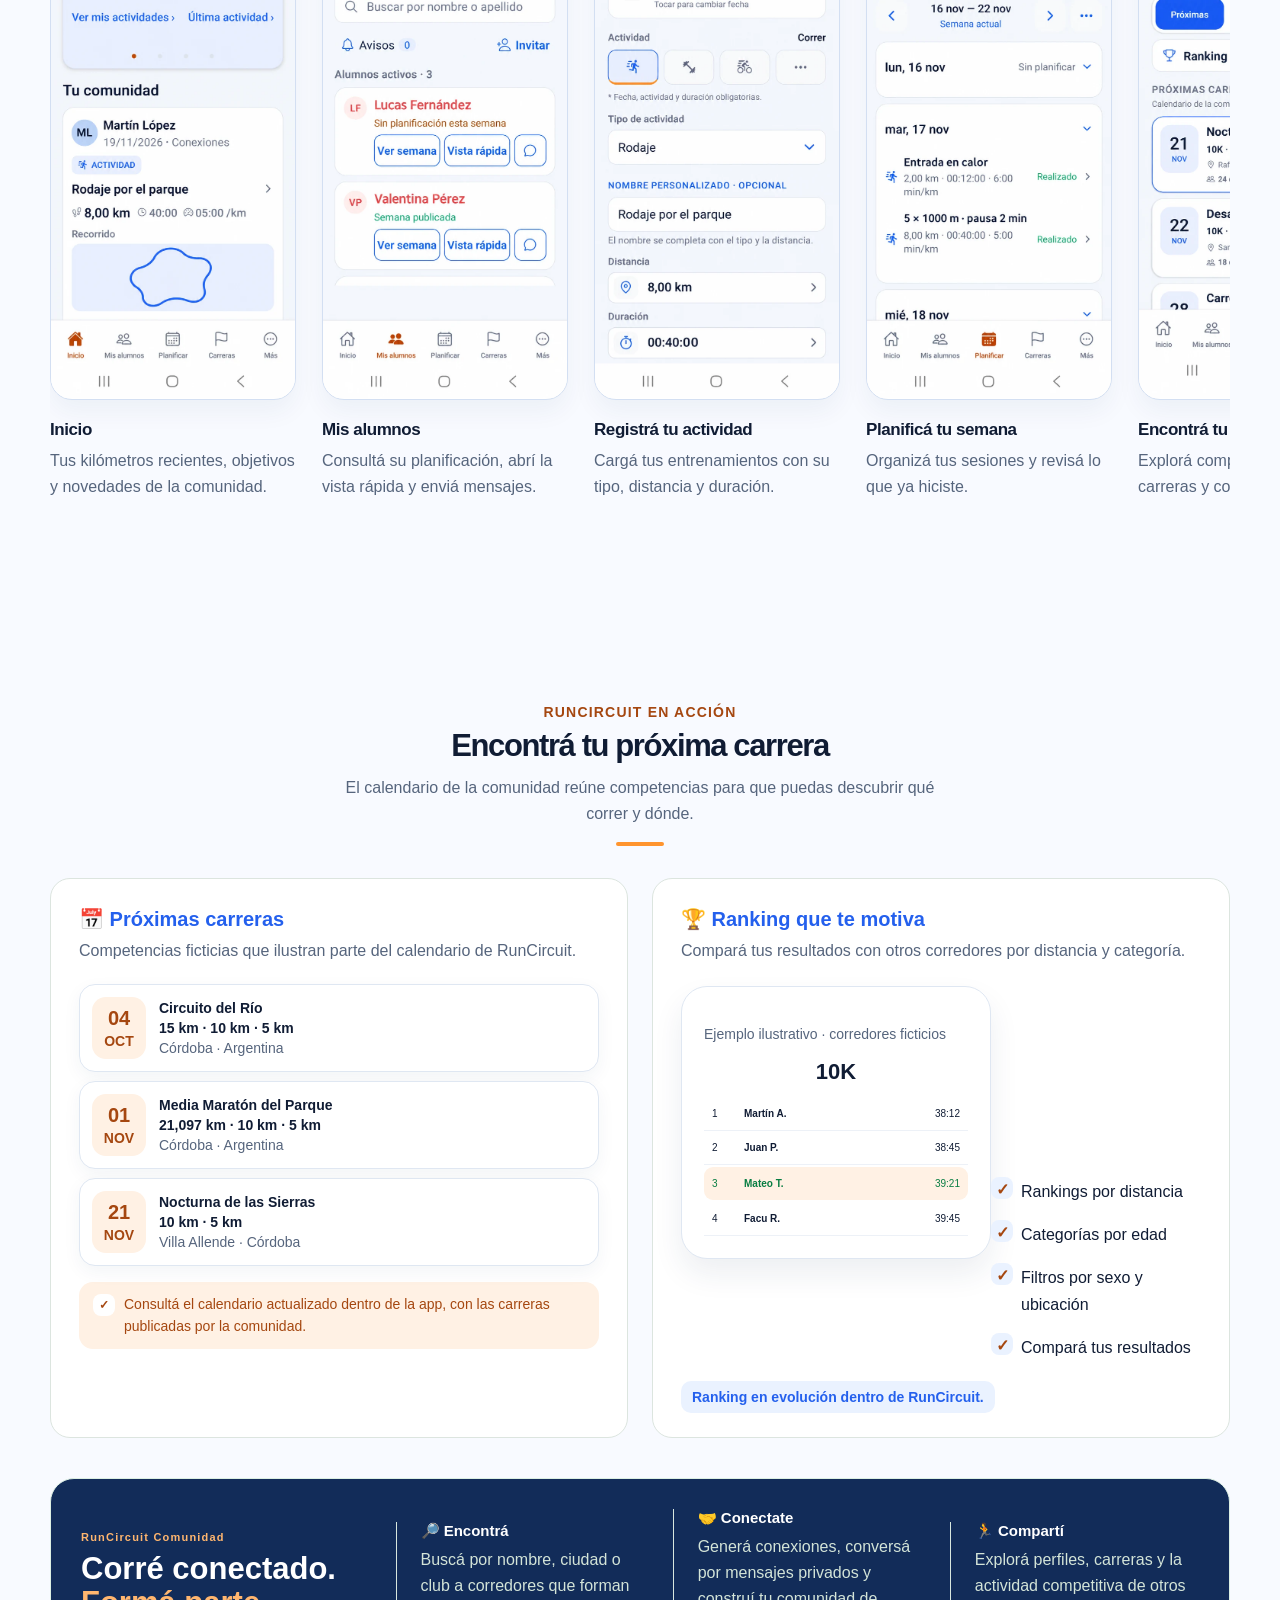
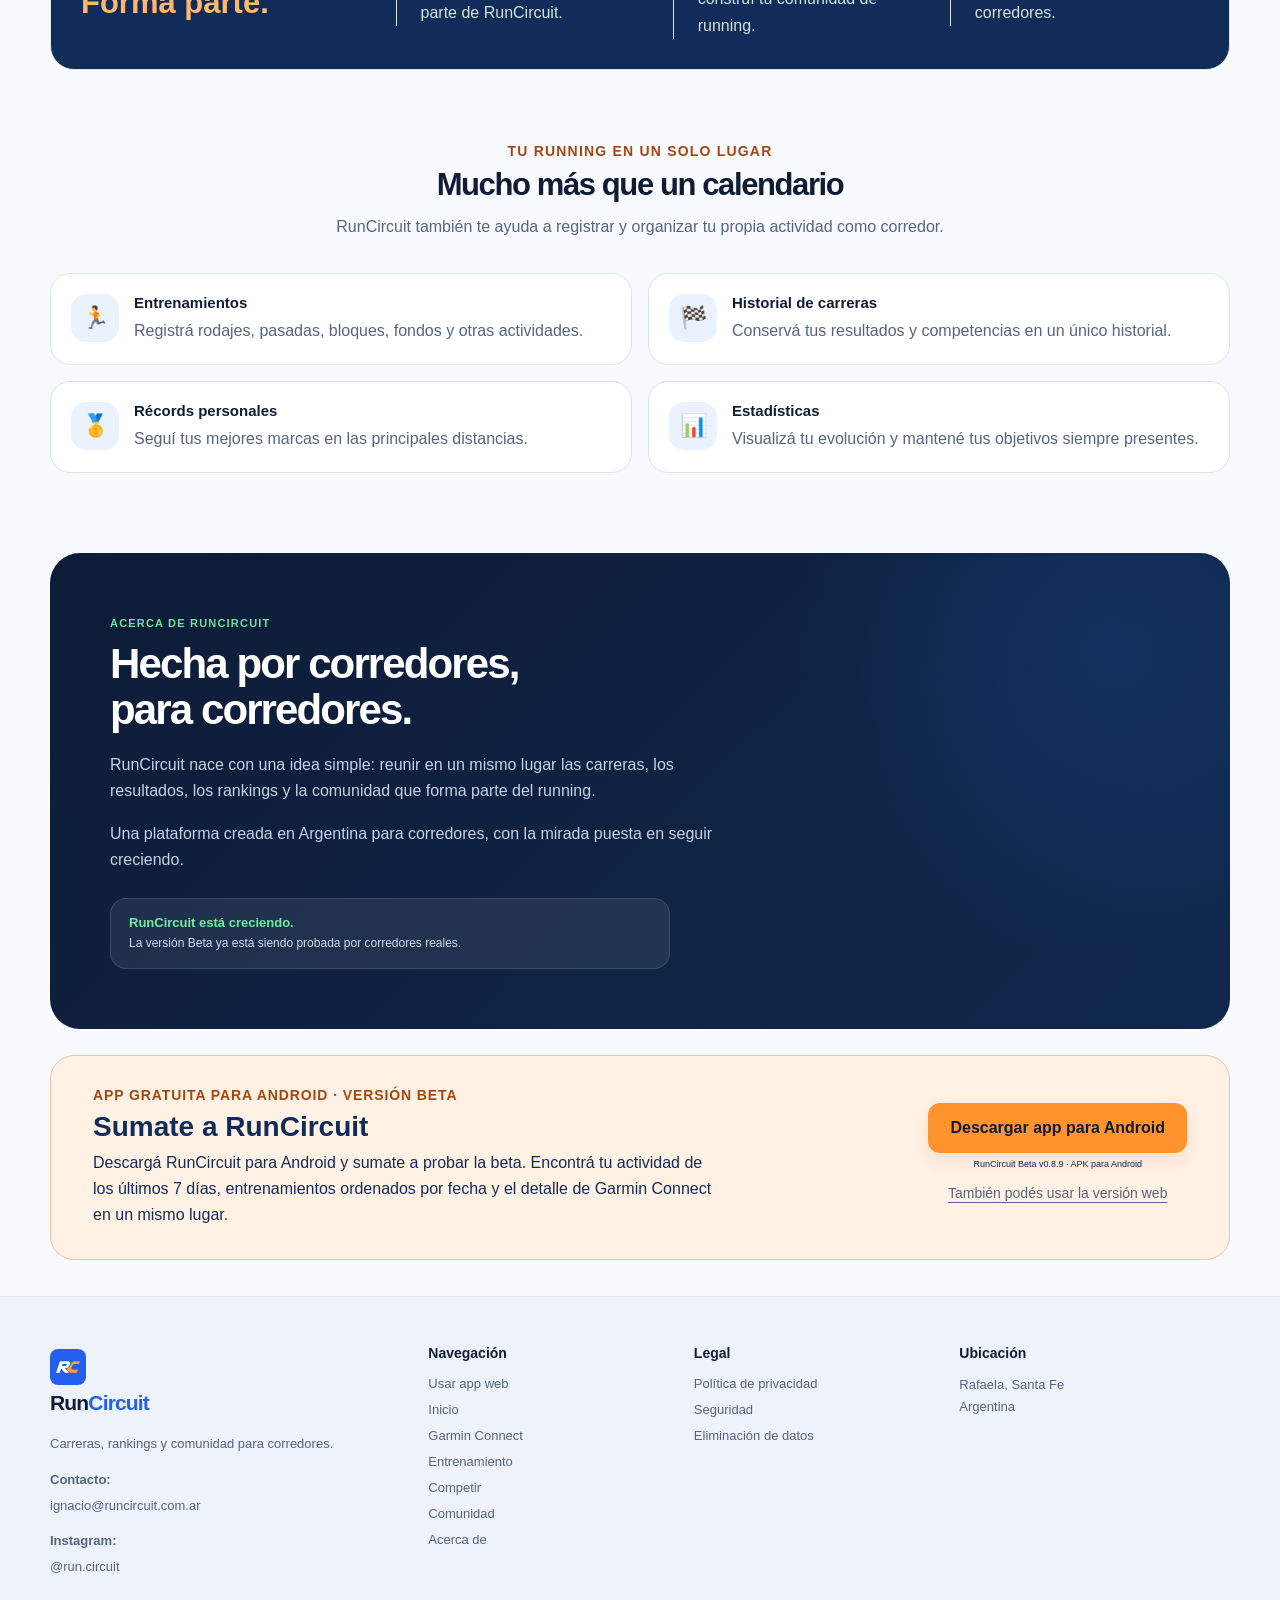
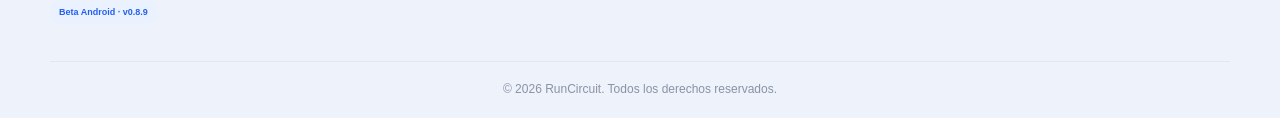
==== commit 006fb6dc: "Add official @run.circuit Instagram link to website contact footer" ====
--- a/index.html
+++ b/index.html
@@ -660,6 +660,13 @@
         </a>
       </p>
 
+      <p>
+        <strong>Instagram:</strong><br>
+        <a href="https://www.instagram.com/run.circuit/" target="_blank" rel="noopener noreferrer" aria-label="Seguí a RunCircuit en Instagram: @run.circuit (abre otra pestaña)">
+          @run.circuit
+        </a>
+      </p>
+
       <span class="footer-beta">
         Beta Android · v0.8.9
       </span>
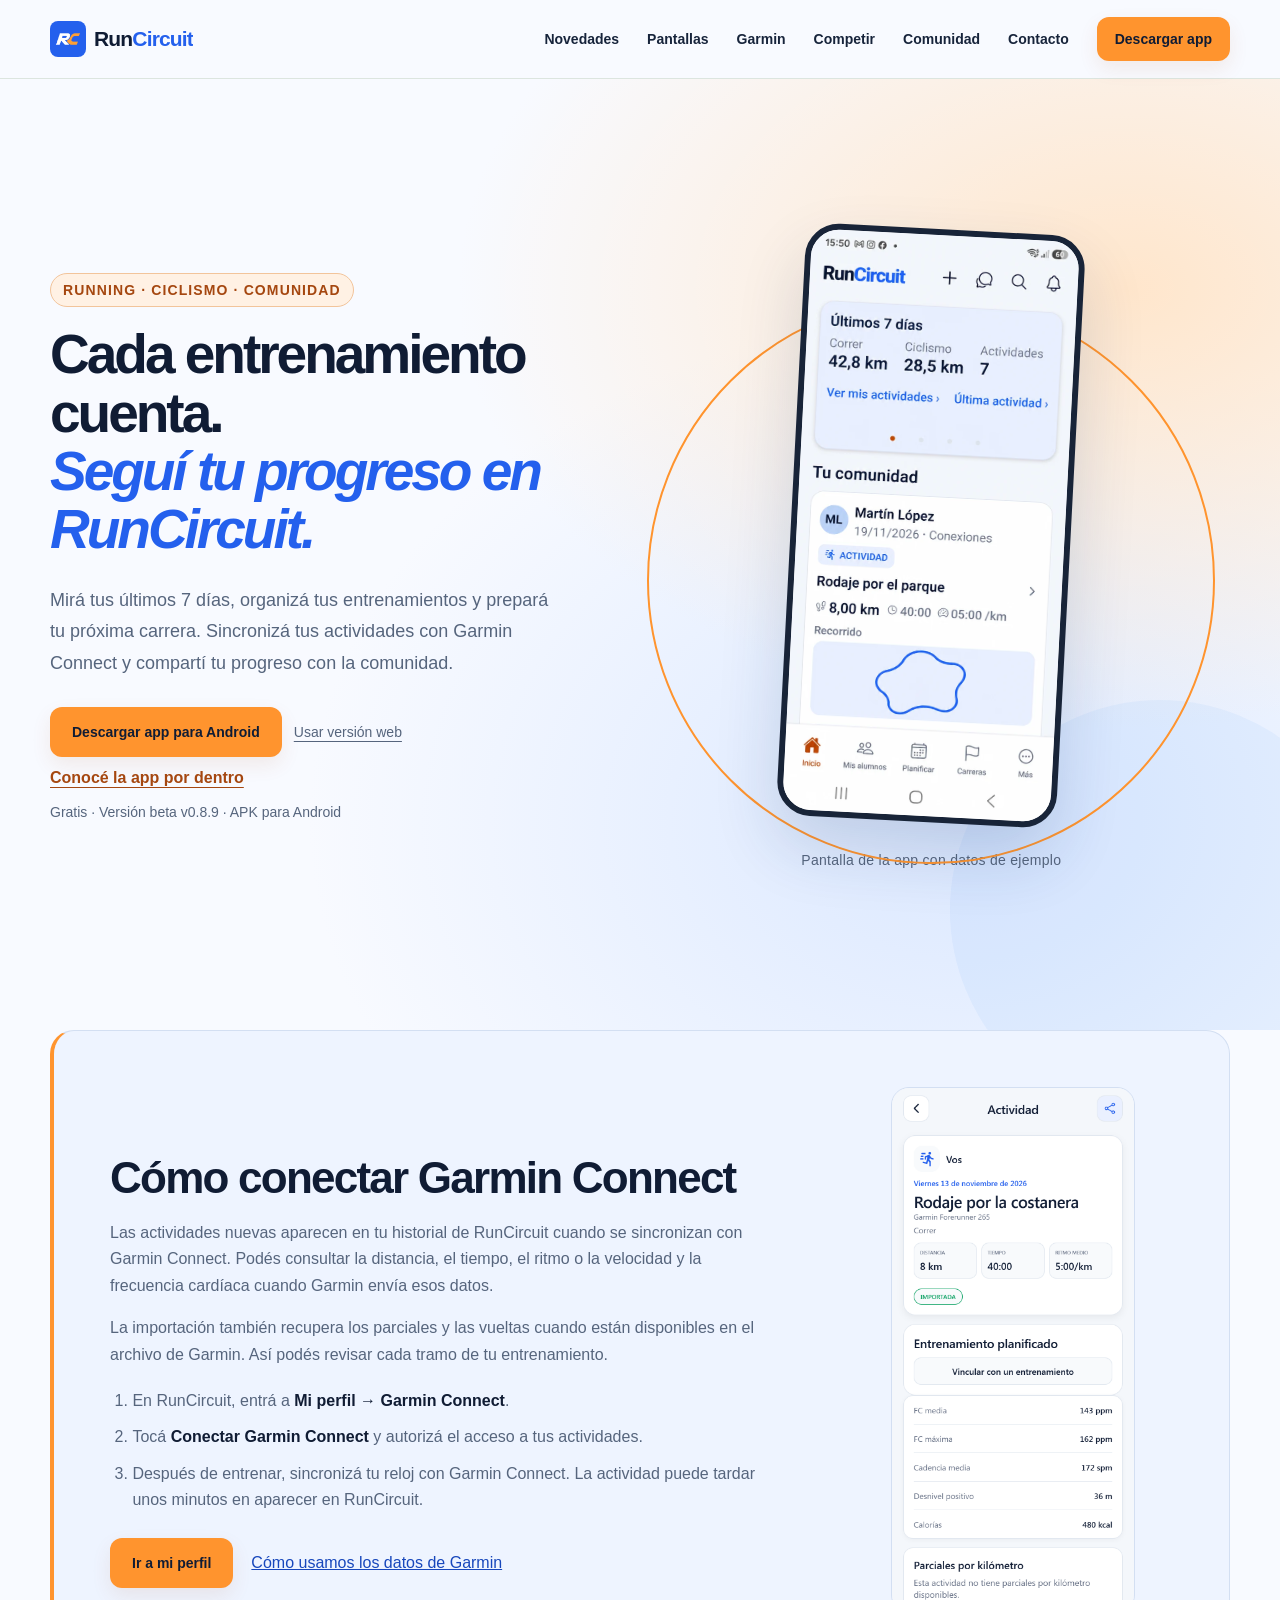
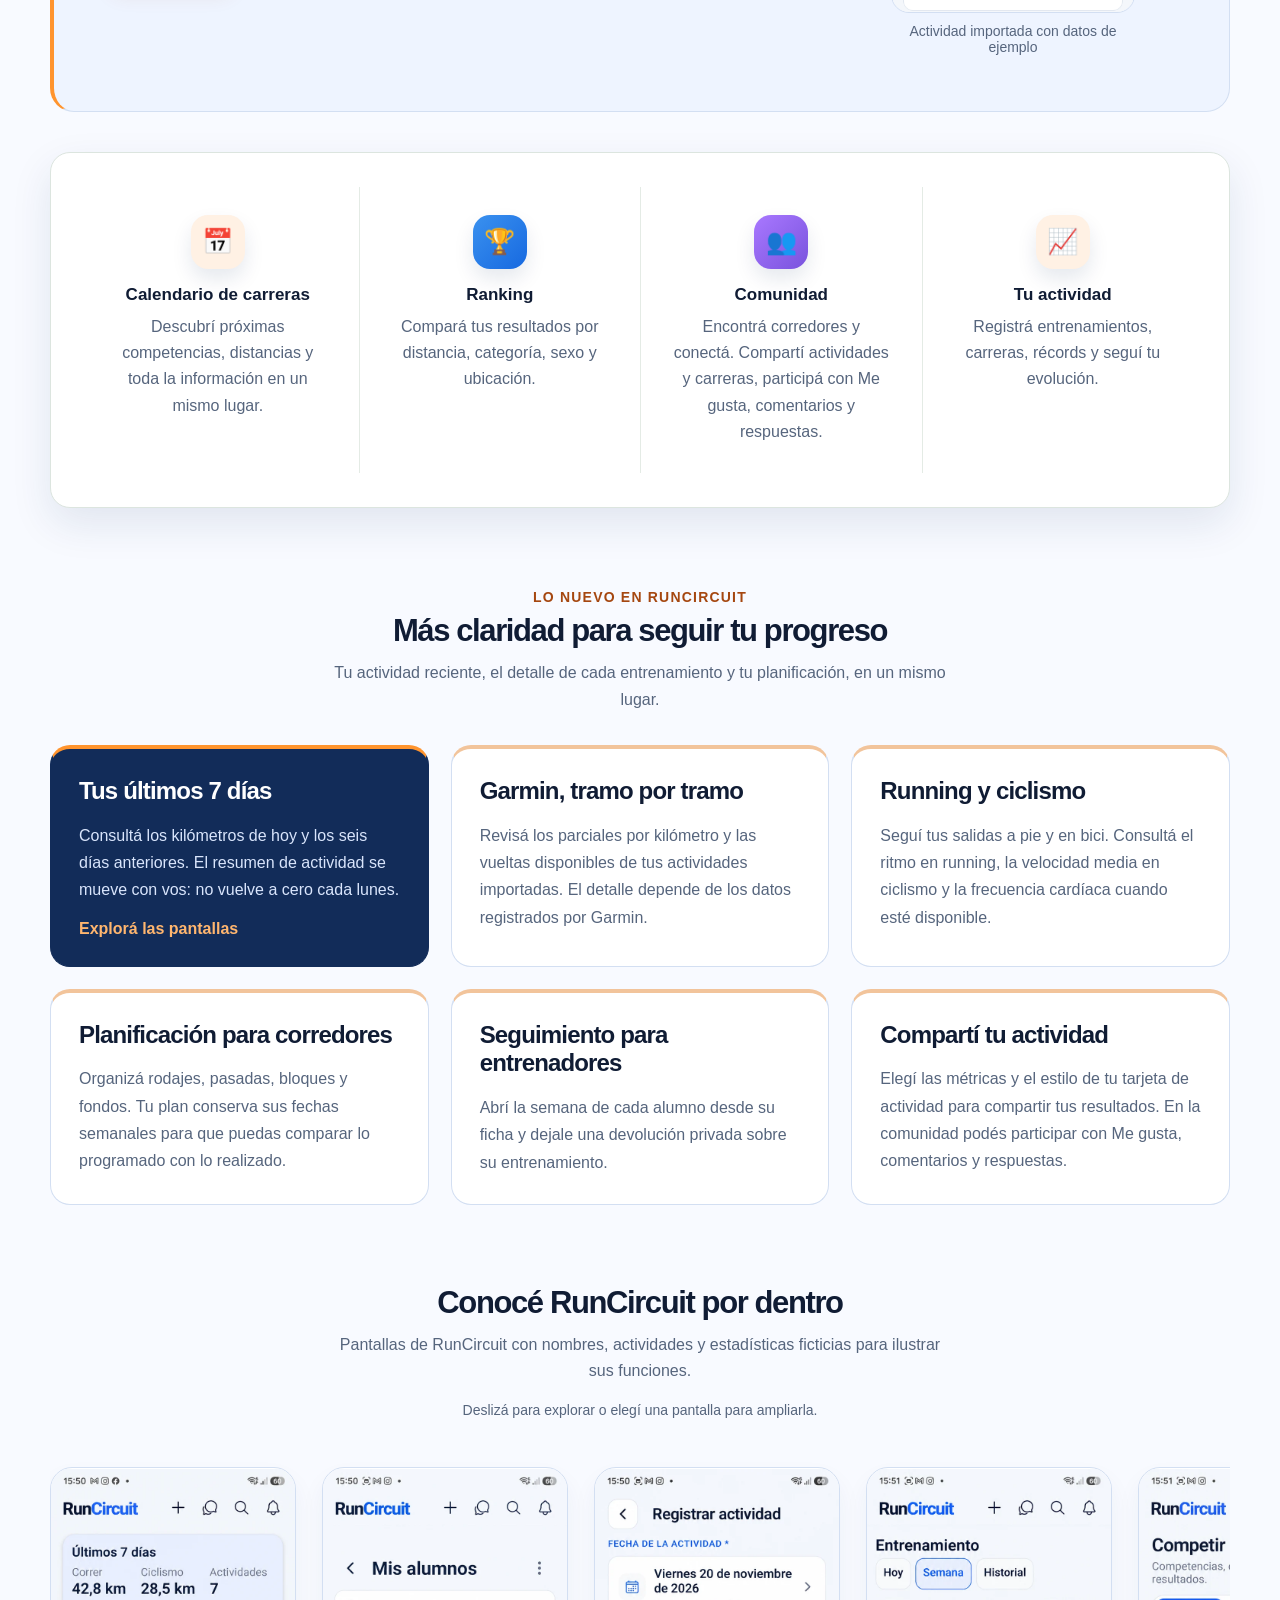
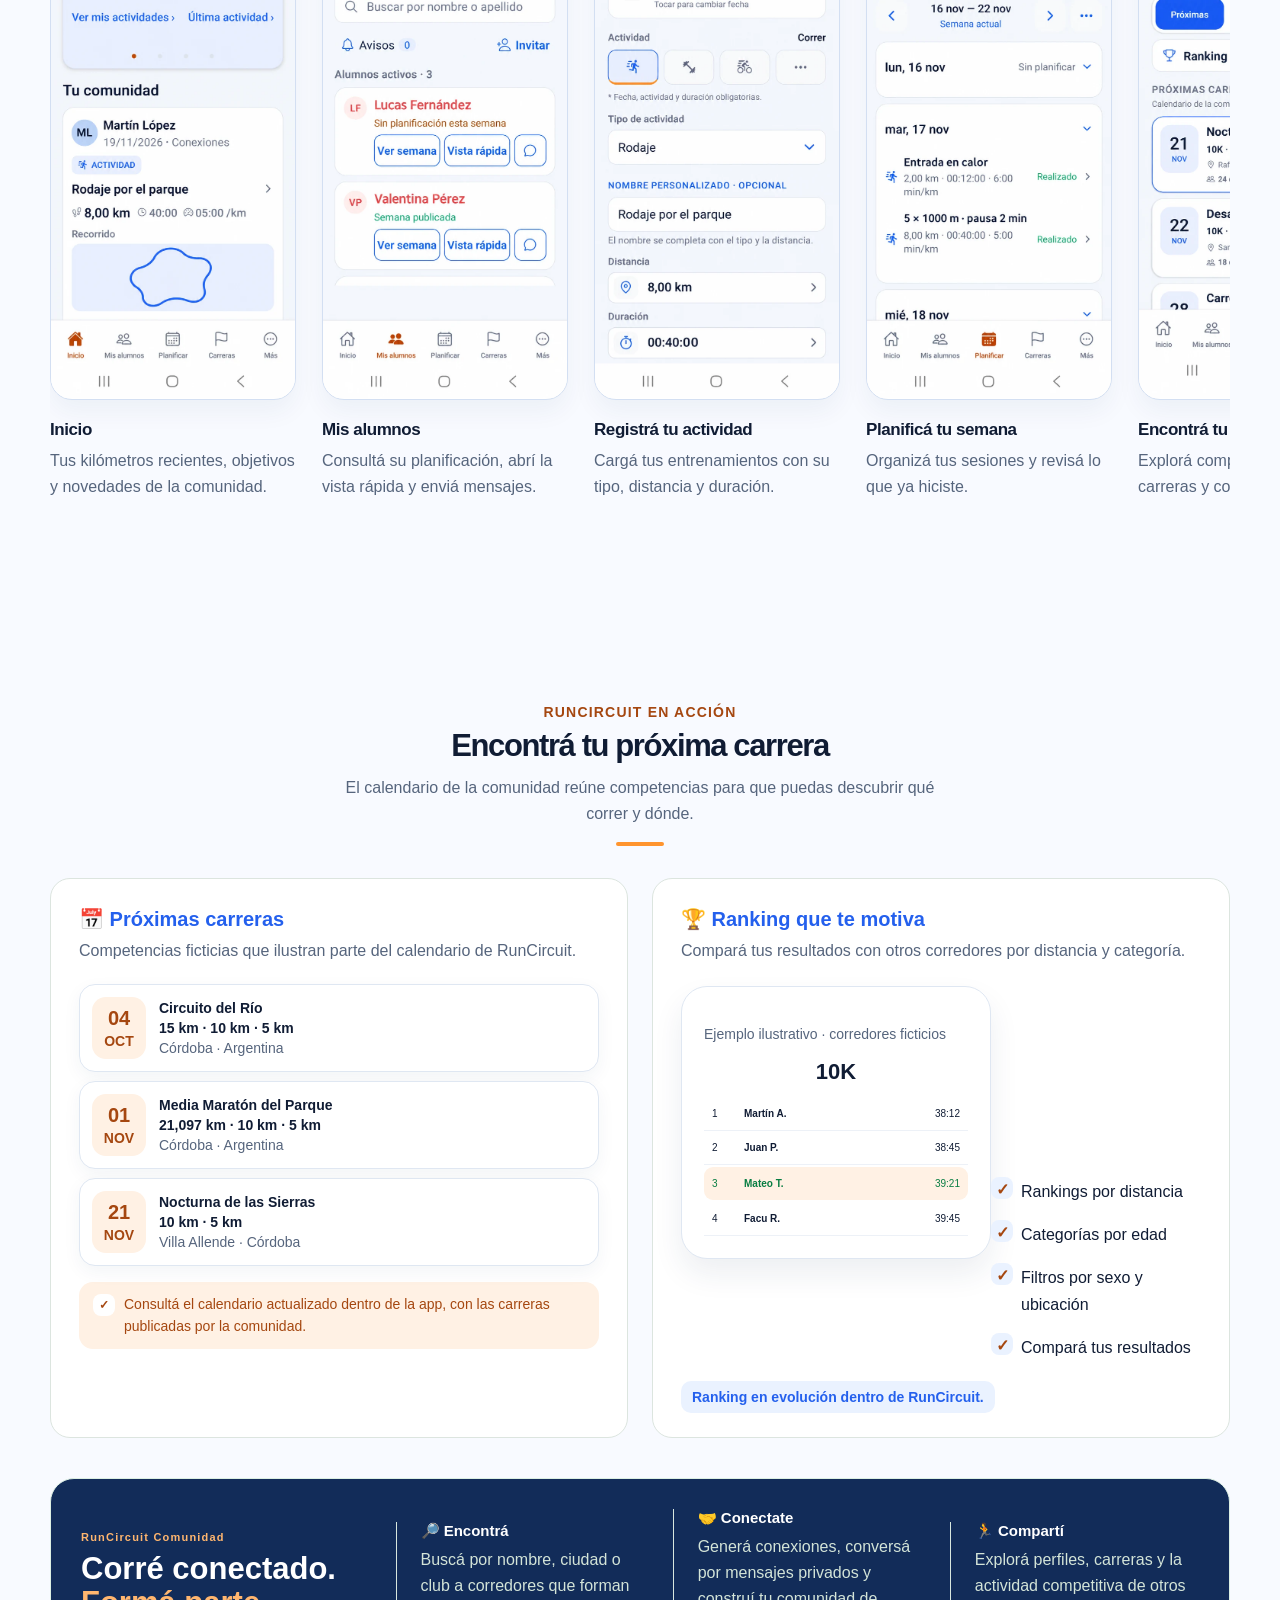
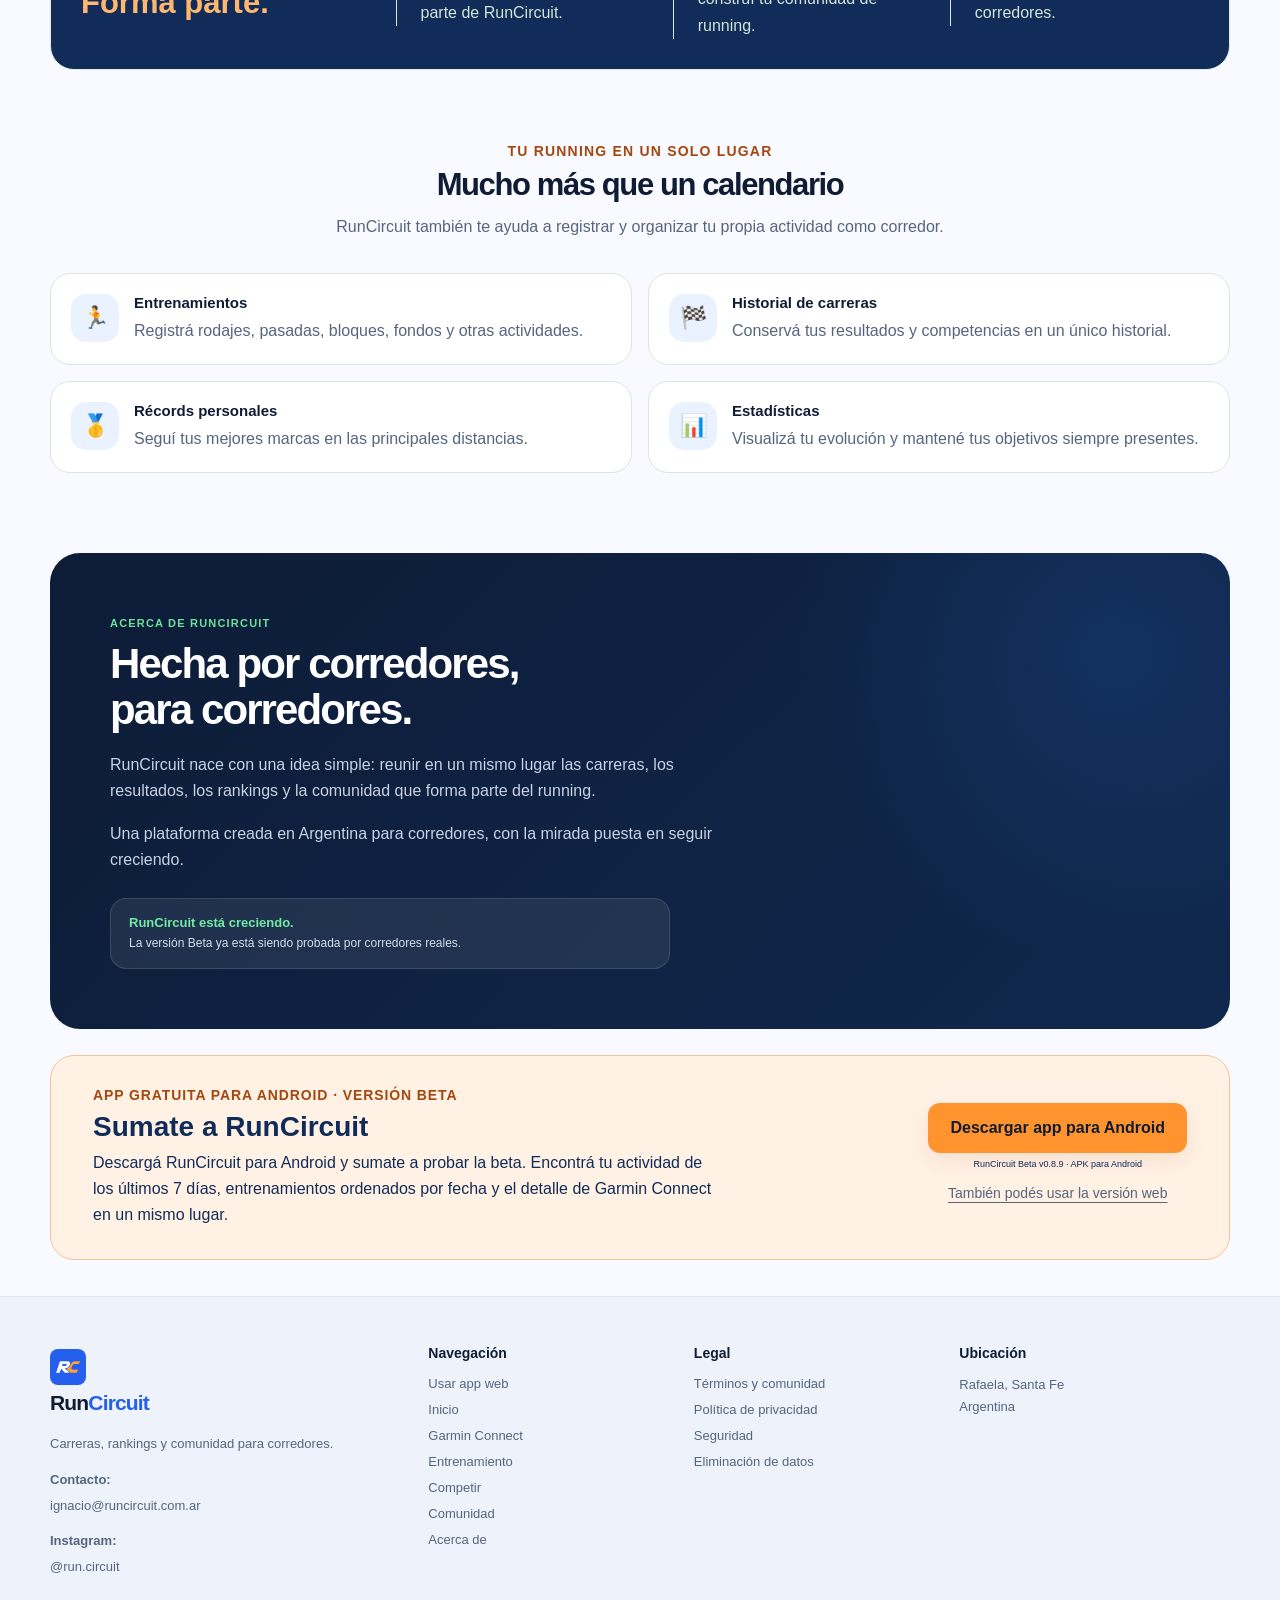
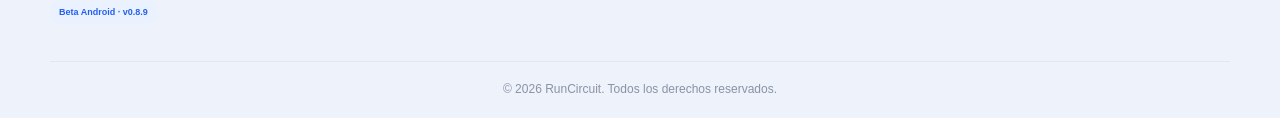
==== commit ce378b6d: "Preparar privacidad, eliminacion de cuenta y normas de comunidad" ====
--- a/index.html
+++ b/index.html
@@ -693,7 +693,8 @@
     <div>
       <h4>Legal</h4>
 
-      <a href="privacidad.html">
+      <a href="terminos.html">Términos y comunidad</a>
+        <a href="privacidad.html">
         Política de privacidad
       </a>
 
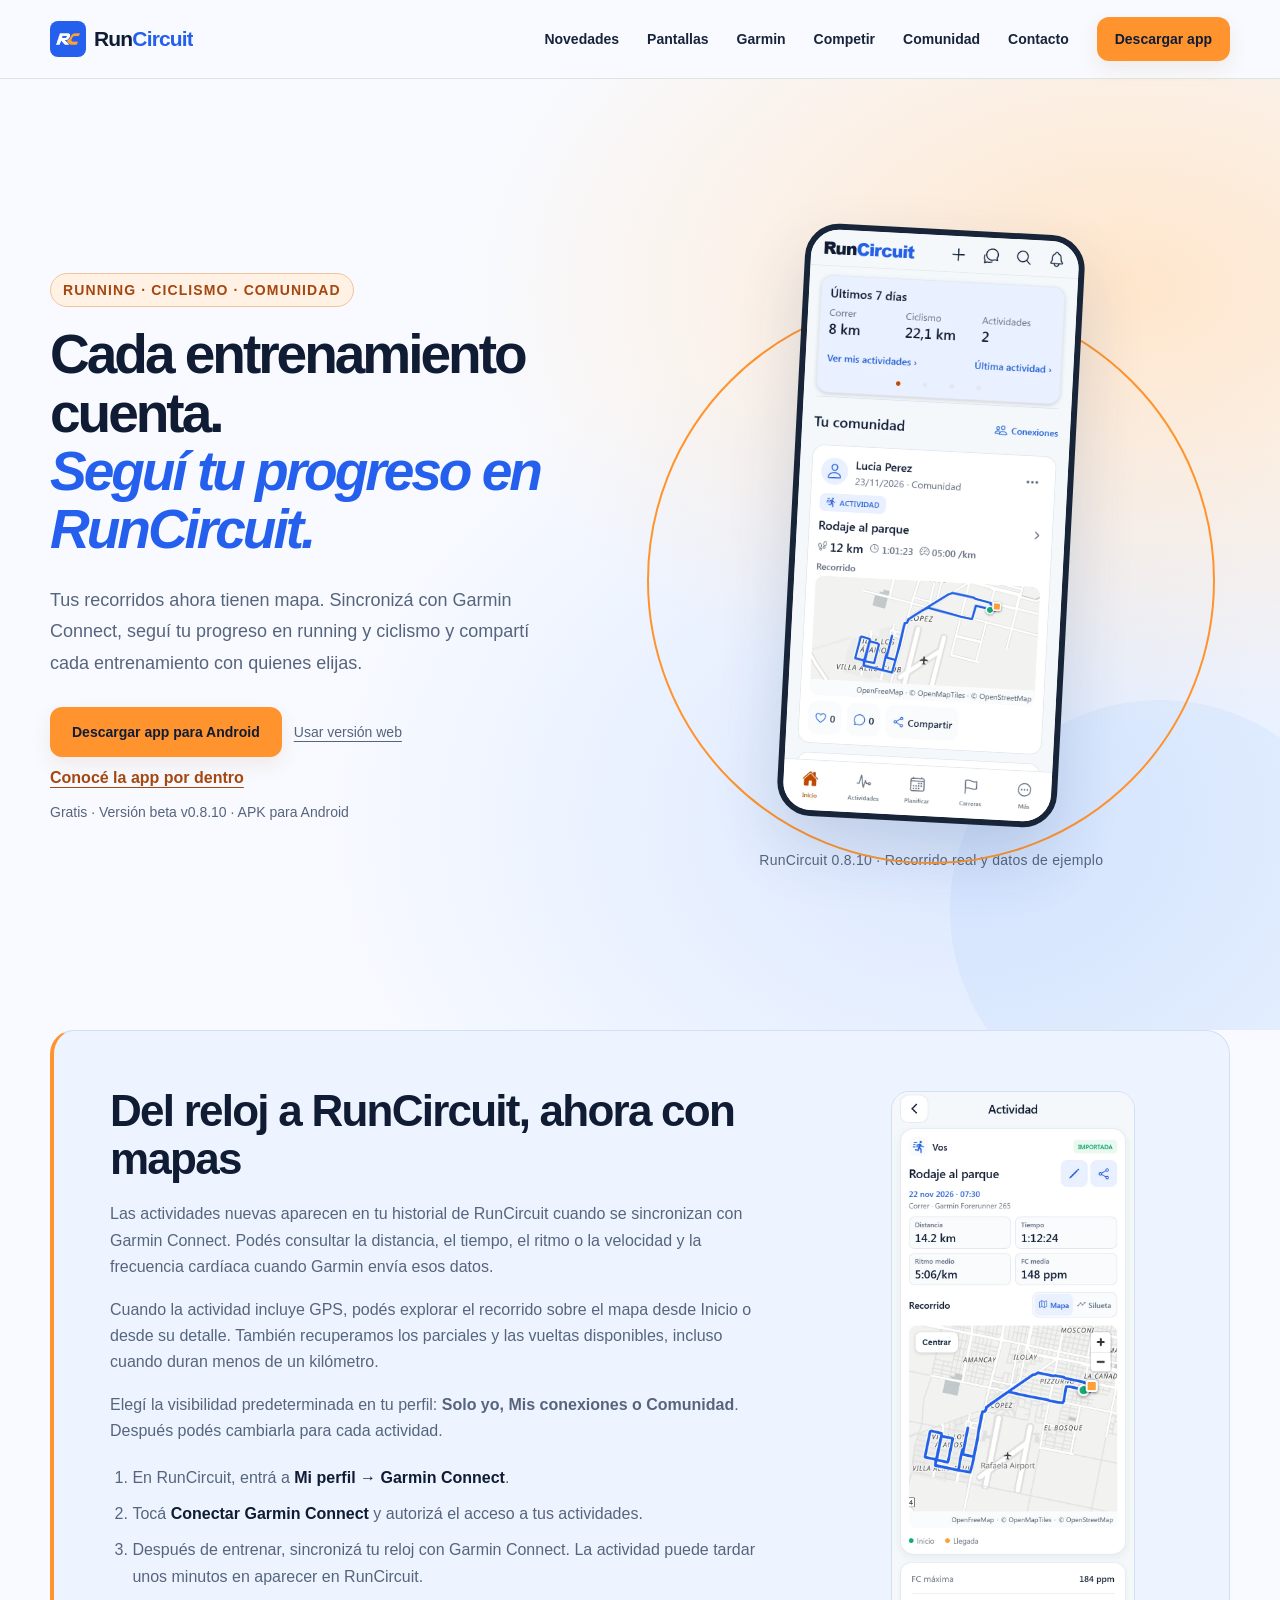
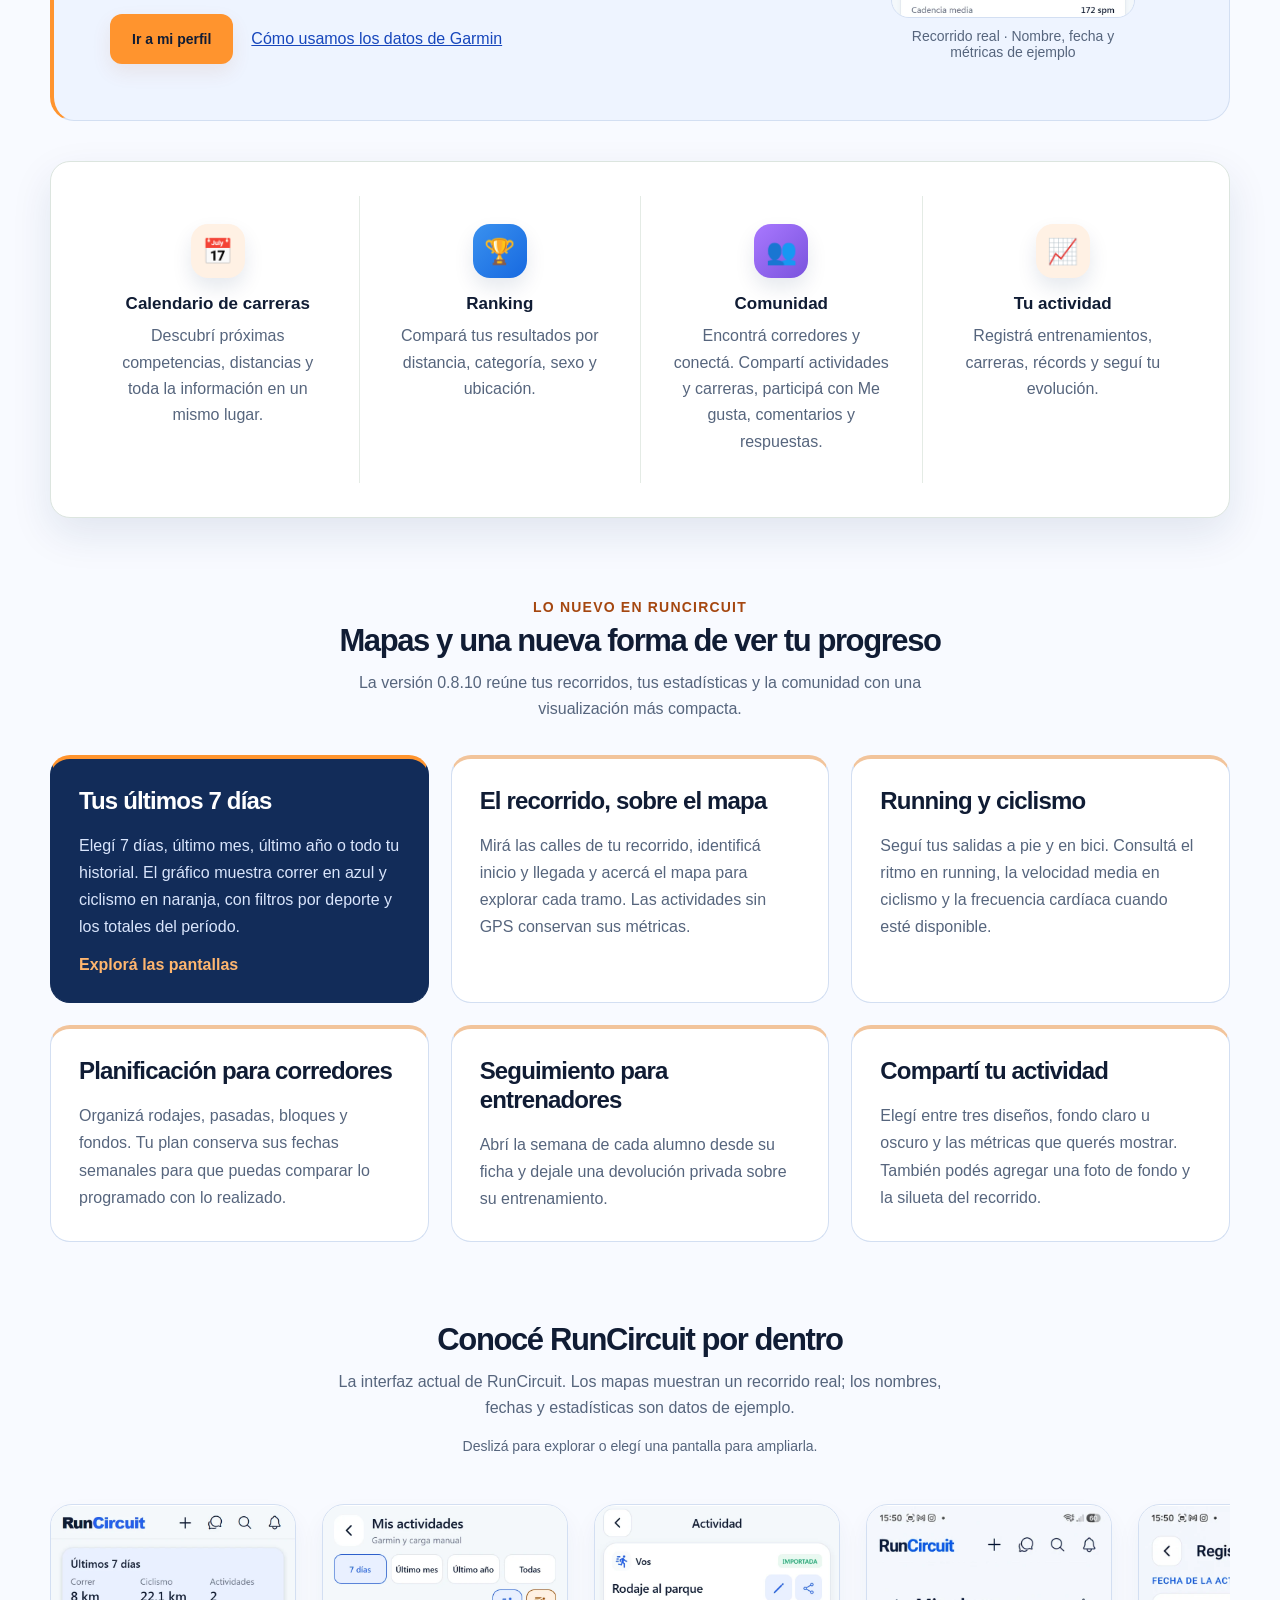
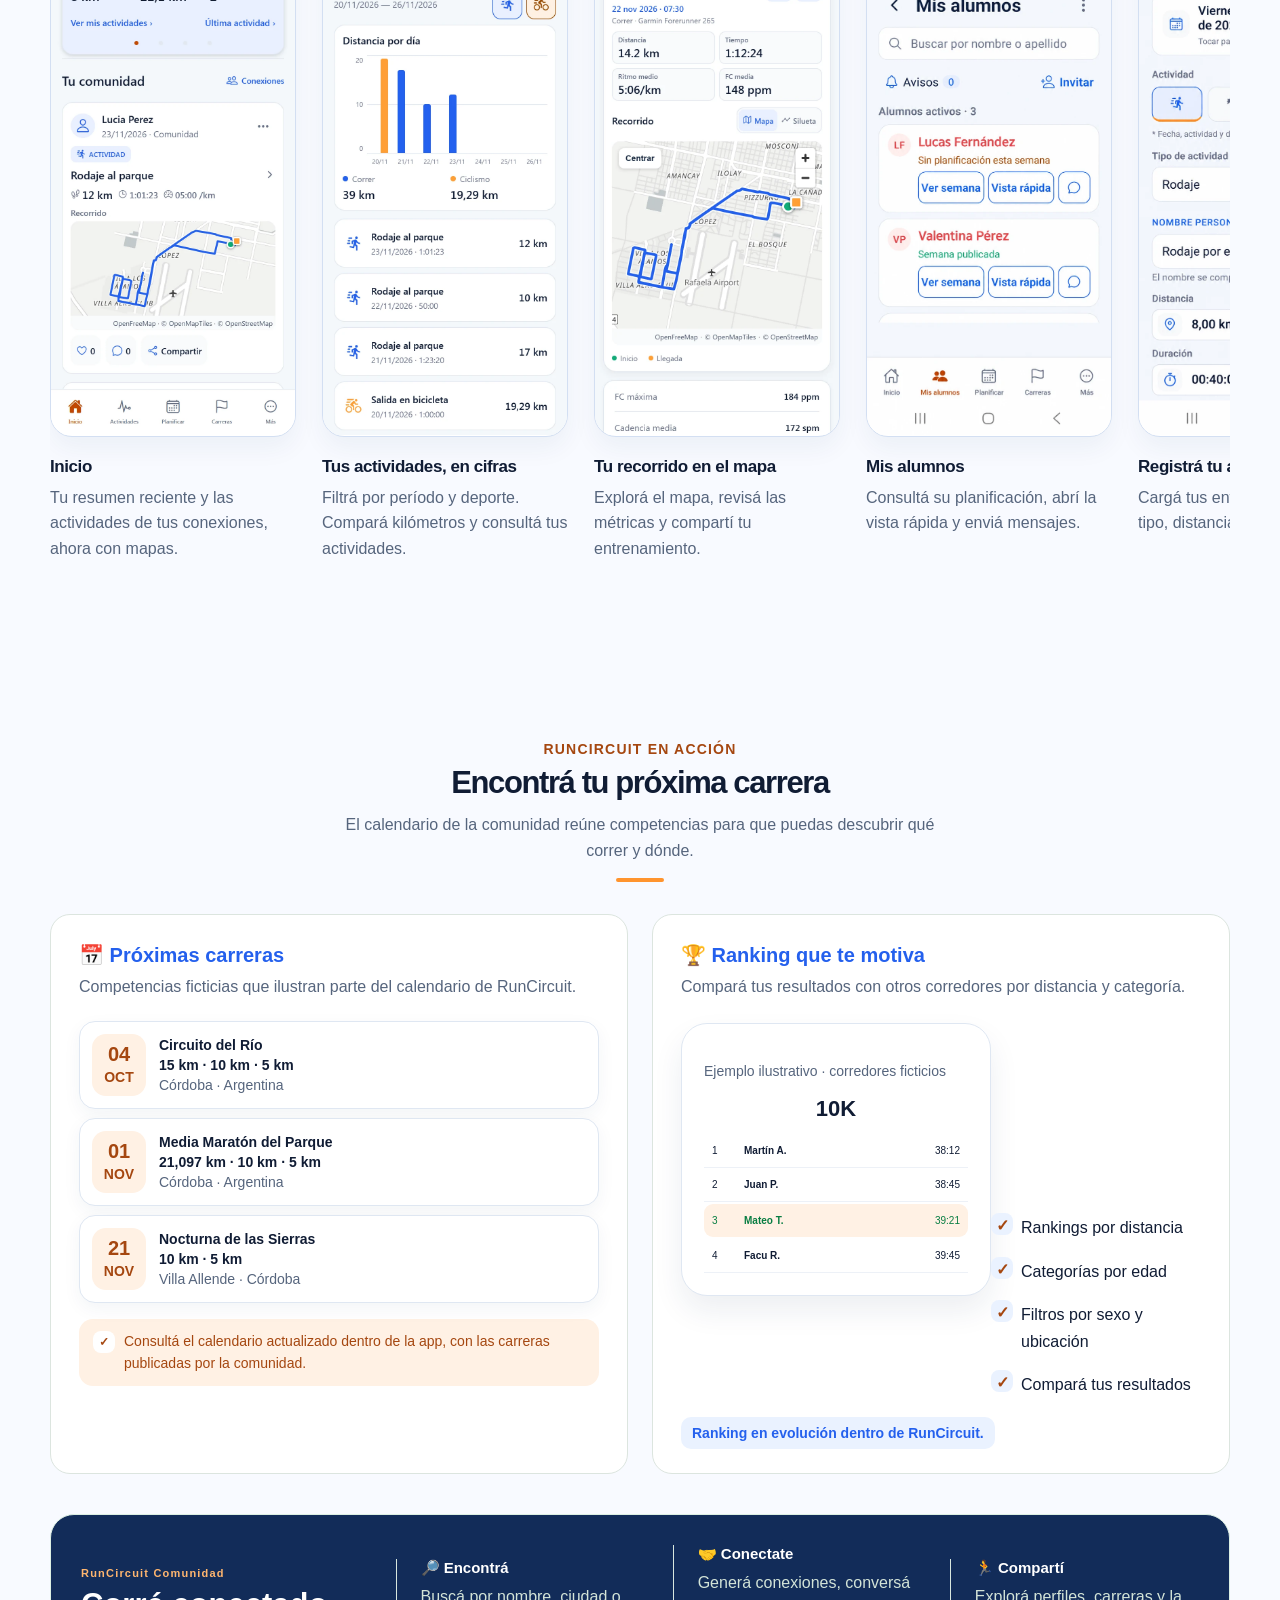
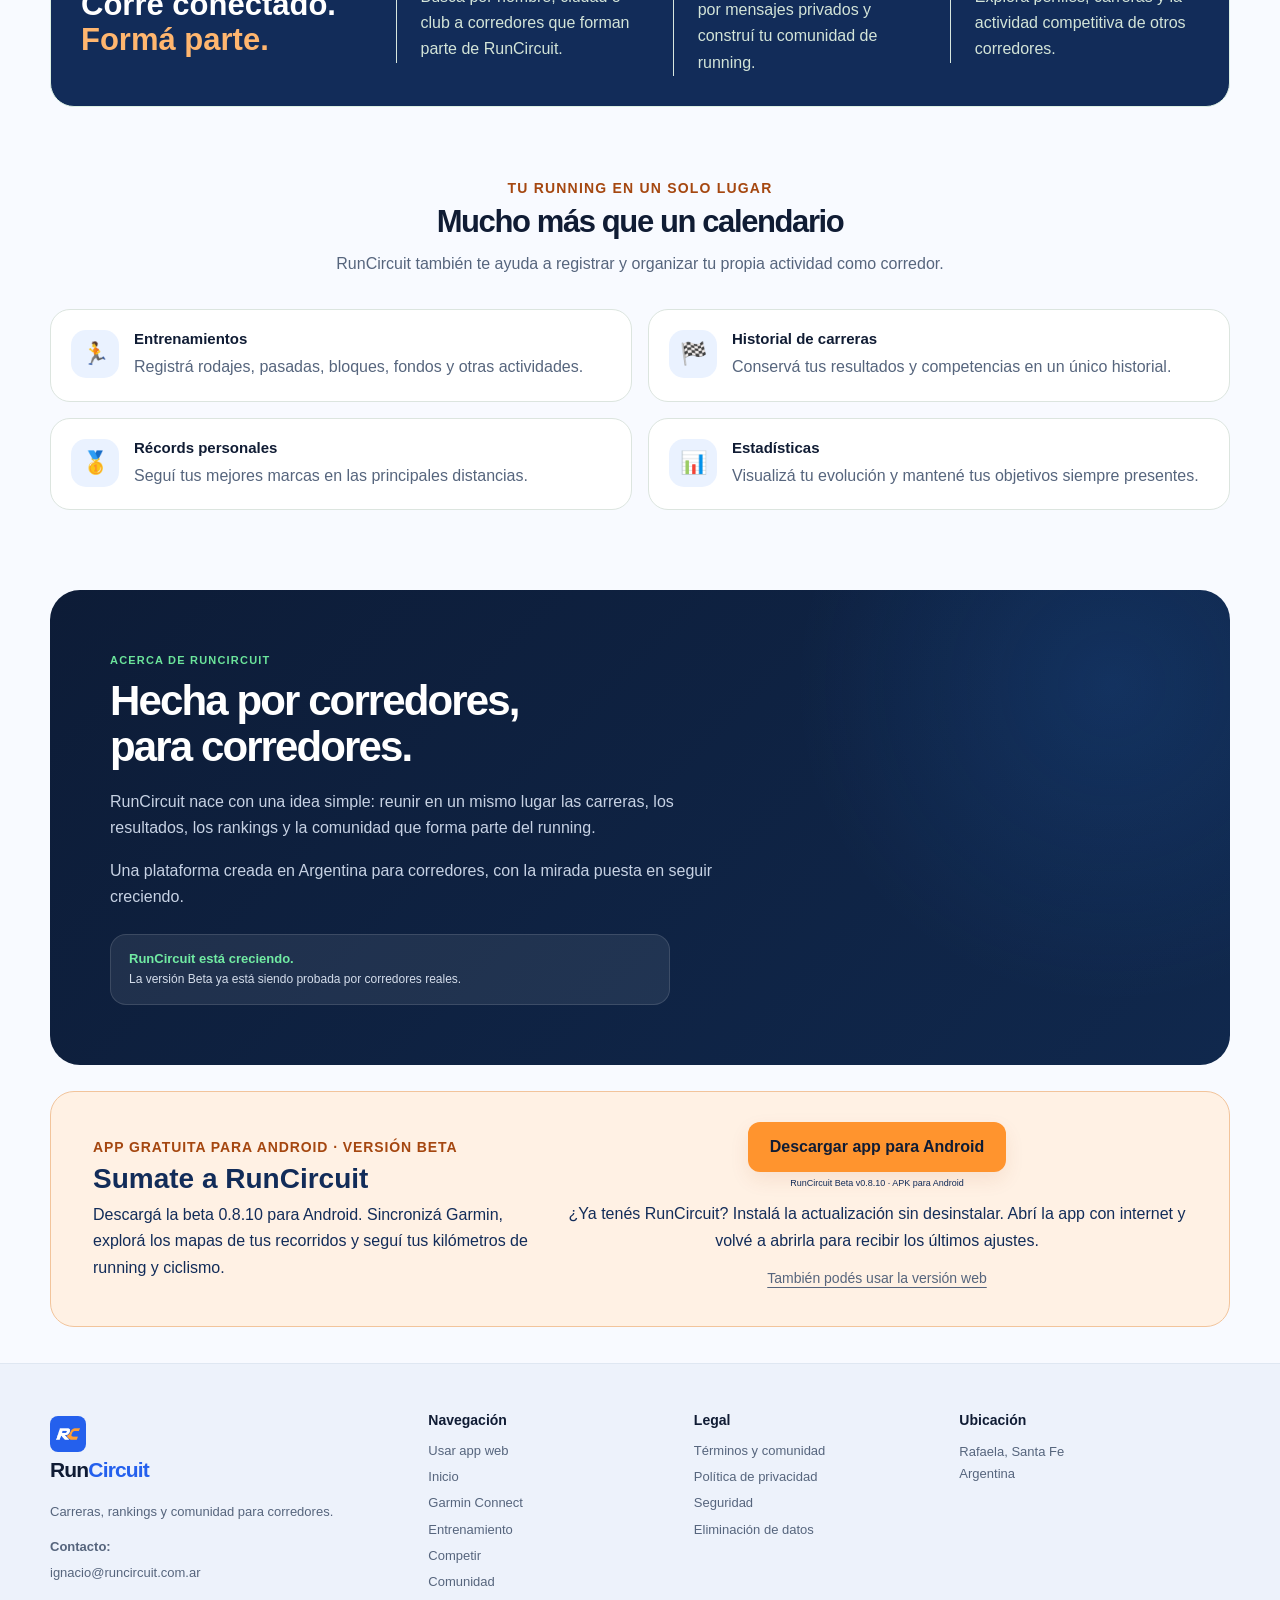
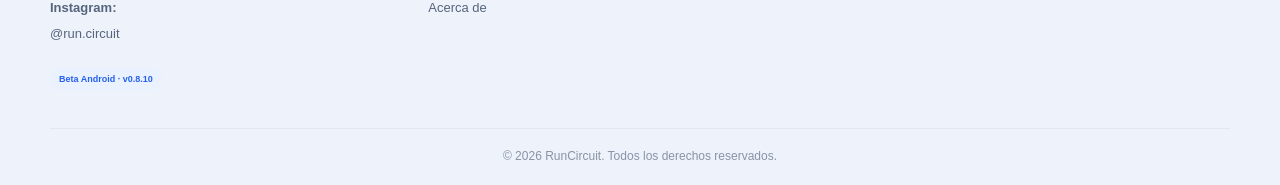
==== commit 421a2e22: "Actualizar web para Android 0.8.10 con mapas y resumen de actividades" ====
--- a/index.html
+++ b/index.html
@@ -8,10 +8,10 @@
 
   <meta
     name="description"
-    content="Tus últimos 7 días, actividades de running y ciclismo, sincronización con Garmin Connect, planificación, carreras y comunidad. Usá RunCircuit en Android o desde la web."
+    content="Mapas de tus recorridos, gráficos de running y ciclismo, sincronización con Garmin Connect, planificación, carreras y comunidad. Usá RunCircuit en Android o desde la web."
   >
 
-  <link rel="icon" type="image/png" href="assets/runcircuit-rc-favicon.png"><meta name="theme-color" content="#2460ed"><link rel="stylesheet" href="styles.css?v=20261122-naranja">
+  <link rel="icon" type="image/png" href="assets/runcircuit-rc-favicon.png"><meta name="theme-color" content="#2460ed"><link rel="stylesheet" href="styles.css?v=20261126-0810">
 </head>
 
 <body class="landing-v5">
@@ -52,13 +52,13 @@
         </h1>
 
         <p>
-          Mirá tus últimos 7 días, organizá tus entrenamientos y prepará tu próxima carrera. Sincronizá tus actividades con Garmin Connect y compartí tu progreso con la comunidad.
+          Tus recorridos ahora tienen mapa. Sincronizá con Garmin Connect, seguí tu progreso en running y ciclismo y compartí cada entrenamiento con quienes elijas.
         </p>
 
         <div class="hero-actions">
         <a
           class="button"
-          href="https://drive.google.com/file/d/1zKSHWxKLheKkFOhFJ_U_7x82HDpv34GP/view?usp=sharing"
+          href="https://expo.dev/artifacts/eas/9WTEybZVEONMfMExhDtvv00jpPRhlb7w8E_qmxZX9bM.apk"
           target="_blank"
           rel="noopener noreferrer"
         >
@@ -70,24 +70,25 @@
           <a class="hero-details-link" href="#pantallas">Conocé la app por dentro</a>
 
         </div>
-        <p class="web-access-note">Gratis · Versión beta v0.8.9 · APK para Android</p>
+        <p class="web-access-note">Gratis · Versión beta v0.8.10 · APK para Android</p>
 
       </div>
 
       <div class="app-preview">
         <div class="preview-orbit" aria-hidden="true"></div>
-        <a href="assets/screenshots/v089/inicio.webp" target="_blank" rel="noopener" aria-label="Ver pantalla de inicio en tamaño completo (abre otra pestaña)">
-          <img src="assets/screenshots/v089/inicio.webp" width="640" height="1387" fetchpriority="high" alt="Vista de referencia de Inicio de RunCircuit, con resumen de actividad y comunidad.">
-        </a>
-        <span class="preview-caption">Pantalla de la app con datos de ejemplo</span>
+        <a href="assets/screenshots/v0810/inicio.webp" target="_blank" rel="noopener" aria-label="Ver pantalla de inicio en tamaño completo (abre otra pestaña)">
+          <img src="assets/screenshots/v0810/inicio.webp" width="720" height="1560" fetchpriority="high" alt="Inicio de RunCircuit 0.8.10 con resumen de los últimos 7 días y mapa de una actividad en la comunidad.">
+        </a>
+        <span class="preview-caption">RunCircuit 0.8.10 · Recorrido real y datos de ejemplo</span>
       </div>
     </div>
   </section>
   <section id="garmin" class="garmin-section" aria-labelledby="garmin-title">
     <div>
-      <h2 id="garmin-title">Cómo conectar Garmin Connect</h2>
+      <h2 id="garmin-title">Del reloj a RunCircuit, ahora con mapas</h2>
       <p>Las actividades nuevas aparecen en tu historial de RunCircuit cuando se sincronizan con Garmin Connect. Podés consultar la distancia, el tiempo, el ritmo o la velocidad y la frecuencia cardíaca cuando Garmin envía esos datos.</p>
-      <p>La importación también recupera los parciales y las vueltas cuando están disponibles en el archivo de Garmin. Así podés revisar cada tramo de tu entrenamiento.</p>
+      <p>Cuando la actividad incluye GPS, podés explorar el recorrido sobre el mapa desde Inicio o desde su detalle. También recuperamos los parciales y las vueltas disponibles, incluso cuando duran menos de un kilómetro.</p>
+      <p>Elegí la visibilidad predeterminada en tu perfil: <strong>Solo yo, Mis conexiones o Comunidad</strong>. Después podés cambiarla para cada actividad.</p>
       <ol class="garmin-steps">
         <li>En RunCircuit, entrá a <strong>Mi perfil → Garmin Connect</strong>.</li>
         <li>Tocá <strong>Conectar Garmin Connect</strong> y autorizá el acceso a tus actividades.</li>
@@ -99,10 +100,10 @@
       </div>
     </div>
     <figure class="garmin-preview">
-      <a href="assets/screenshots/v088/garmin.png" target="_blank" rel="noopener" aria-label="Ampliar actividad importada de Garmin (abre otra pestaña)">
-        <img src="assets/screenshots/v088/garmin.png" alt="Un rodaje importado de Garmin Connect en el historial de RunCircuit." width="780" height="1688" loading="lazy" decoding="async">
+      <a href="assets/screenshots/v0810/actividad.webp" target="_blank" rel="noopener" aria-label="Ampliar actividad importada de Garmin (abre otra pestaña)">
+        <img src="assets/screenshots/v0810/actividad.webp" alt="Detalle actual de una actividad Garmin: métricas, mapa, inicio y llegada del recorrido." width="720" height="1560" loading="lazy" decoding="async">
       </a>
-      <figcaption>Actividad importada con datos de ejemplo</figcaption>
+      <figcaption>Recorrido real · Nombre, fecha y métricas de ejemplo</figcaption>
     </figure>
   </section>
 
@@ -163,18 +164,18 @@
   <section id="entrenamiento" class="release-section" aria-labelledby="release-title">
     <div class="section-heading">
       <span class="section-kicker">LO NUEVO EN RUNCIRCUIT</span>
-      <h2 id="release-title">Más claridad para seguir tu progreso</h2>
-      <p class="section-description">Tu actividad reciente, el detalle de cada entrenamiento y tu planificación, en un mismo lugar.</p>
+      <h2 id="release-title">Mapas y una nueva forma de ver tu progreso</h2>
+      <p class="section-description">La versión 0.8.10 reúne tus recorridos, tus estadísticas y la comunidad con una visualización más compacta.</p>
     </div>
     <div class="release-grid">
       <article class="release-card">
         <h3>Tus últimos 7 días</h3>
-        <p>Consultá los kilómetros de hoy y los seis días anteriores. El resumen de actividad se mueve con vos: no vuelve a cero cada lunes.</p>
+        <p>Elegí 7 días, último mes, último año o todo tu historial. El gráfico muestra correr en azul y ciclismo en naranja, con filtros por deporte y los totales del período.</p>
         <a href="#pantallas">Explorá las pantallas</a>
       </article>
       <article class="release-card">
-        <h3>Garmin, tramo por tramo</h3>
-        <p>Revisá los parciales por kilómetro y las vueltas disponibles de tus actividades importadas. El detalle depende de los datos registrados por Garmin.</p>
+        <h3>El recorrido, sobre el mapa</h3>
+        <p>Mirá las calles de tu recorrido, identificá inicio y llegada y acercá el mapa para explorar cada tramo. Las actividades sin GPS conservan sus métricas.</p>
       </article>
       <article class="release-card">
         <h3>Running y ciclismo</h3>
@@ -190,7 +191,7 @@
       </article>
       <article class="release-card">
         <h3>Compartí tu actividad</h3>
-        <p>Elegí las métricas y el estilo de tu tarjeta de actividad para compartir tus resultados. En la comunidad podés participar con Me gusta, comentarios y respuestas.</p>
+        <p>Elegí entre tres diseños, fondo claro u oscuro y las métricas que querés mostrar. También podés agregar una foto de fondo y la silueta del recorrido.</p>
       </article>
     </div>
   </section>
@@ -198,15 +199,27 @@
   <section id="pantallas" class="screens-section" aria-labelledby="screens-title">
     <div class="section-heading">
       <h2 id="screens-title">Conocé RunCircuit por dentro</h2>
-      <p class="section-description">Pantallas de RunCircuit con nombres, actividades y estadísticas ficticias para ilustrar sus funciones.</p>
+      <p class="section-description">La interfaz actual de RunCircuit. Los mapas muestran un recorrido real; los nombres, fechas y estadísticas son datos de ejemplo.</p>
       <p class="screen-hint">Deslizá para explorar o elegí una pantalla para ampliarla.</p>
     </div>
     <div class="screens-track" tabindex="0" role="region" aria-label="Galería de pantallas de RunCircuit">
       <figure class="screen-card">
-        <a href="assets/screenshots/v089/inicio.webp" target="_blank" rel="noopener" aria-label="Ampliar pantalla: Inicio (abre otra pestaña)">
-          <img src="assets/screenshots/v089/inicio.webp" alt="Resumen de los últimos 7 días y actividad de la comunidad." width="640" height="1387" loading="lazy" decoding="async">
-        </a>
-        <figcaption><h3>Inicio</h3><p>Tus kilómetros recientes, objetivos y novedades de la comunidad.</p></figcaption>
+        <a href="assets/screenshots/v0810/inicio.webp" target="_blank" rel="noopener" aria-label="Ampliar pantalla: Inicio (abre otra pestaña)">
+          <img src="assets/screenshots/v0810/inicio.webp" alt="Resumen de los últimos 7 días y mapa compacto de un recorrido en el feed." width="640" height="1387" loading="lazy" decoding="async">
+        </a>
+        <figcaption><h3>Inicio</h3><p>Tu resumen reciente y las actividades de tus conexiones, ahora con mapas.</p></figcaption>
+      </figure>
+      <figure class="screen-card">
+        <a href="assets/screenshots/v0810/actividades.webp" target="_blank" rel="noopener" aria-label="Ampliar pantalla: Tus actividades, en cifras (abre otra pestaña)">
+          <img src="assets/screenshots/v0810/actividades.webp" alt="Gráfico de los últimos 7 días con correr en azul, ciclismo en naranja y listado compacto." width="720" height="1560" loading="lazy" decoding="async">
+        </a>
+        <figcaption><h3>Tus actividades, en cifras</h3><p>Filtrá por período y deporte. Compará kilómetros y consultá tus actividades.</p></figcaption>
+      </figure>
+      <figure class="screen-card">
+        <a href="assets/screenshots/v0810/actividad.webp" target="_blank" rel="noopener" aria-label="Ampliar pantalla: Tu recorrido en el mapa (abre otra pestaña)">
+          <img src="assets/screenshots/v0810/actividad.webp" alt="Detalle de una actividad Garmin con mapa real, métricas de ejemplo, inicio y llegada." width="720" height="1560" loading="lazy" decoding="async">
+        </a>
+        <figcaption><h3>Tu recorrido en el mapa</h3><p>Explorá el mapa, revisá las métricas y compartí tu entrenamiento.</p></figcaption>
       </figure>
       <figure class="screen-card">
         <a href="assets/screenshots/v089/alumnos.webp" target="_blank" rel="noopener" aria-label="Ampliar pantalla: Mis alumnos (abre otra pestaña)">
@@ -616,17 +629,18 @@
       </h2>
 
       <p>
-        Descargá RunCircuit para Android y sumate a probar la beta. Encontrá tu actividad de los últimos 7 días, entrenamientos ordenados por fecha y el detalle de Garmin Connect en un mismo lugar.
+        Descargá la beta 0.8.10 para Android. Sincronizá Garmin, explorá los mapas de tus recorridos y seguí tus kilómetros de running y ciclismo.
       </p>
 
     </div>
 
     <div class="download-actions">
-      <a class="download-button" href="https://drive.google.com/file/d/1zKSHWxKLheKkFOhFJ_U_7x82HDpv34GP/view?usp=sharing" target="_blank" rel="noopener noreferrer">Descargar app para Android</a>
+      <a class="download-button" href="https://expo.dev/artifacts/eas/9WTEybZVEONMfMExhDtvv00jpPRhlb7w8E_qmxZX9bM.apk" target="_blank" rel="noopener noreferrer">Descargar app para Android</a>
 
       <small>
-        RunCircuit Beta v0.8.9 · APK para Android
+        RunCircuit Beta v0.8.10 · APK para Android
       </small>
+      <p class="download-update-note">¿Ya tenés RunCircuit? Instalá la actualización sin desinstalar. Abrí la app con internet y volvé a abrirla para recibir los últimos ajustes.</p>
 
       <a class="web-access-link" href="https://app.runcircuit.com.ar">También podés usar la versión web</a>
 
@@ -668,7 +682,7 @@
       </p>
 
       <span class="footer-beta">
-        Beta Android · v0.8.9
+        Beta Android · v0.8.10
       </span>
 
     </div>
--- a/styles.css
+++ b/styles.css
@@ -3231,3 +3231,11 @@
   text-underline-offset: 4px;
 }
 .landing-v5 .web-access-link:hover { color: var(--blue-dark); }
+
+/* Android 0.8.10: installation hint stays secondary to the download action. */
+.download-update-note { max-width: 34rem; margin: .75rem auto 0; font-size: .875rem; line-height: 1.6; color: var(--muted); text-align: center; }
+.download-actions { min-width: 0; max-width: 100%; }
+@media (max-width: 1000px) {
+  .download { flex-direction: column; text-align: center; }
+  .download-actions { width: 100%; }
+}
